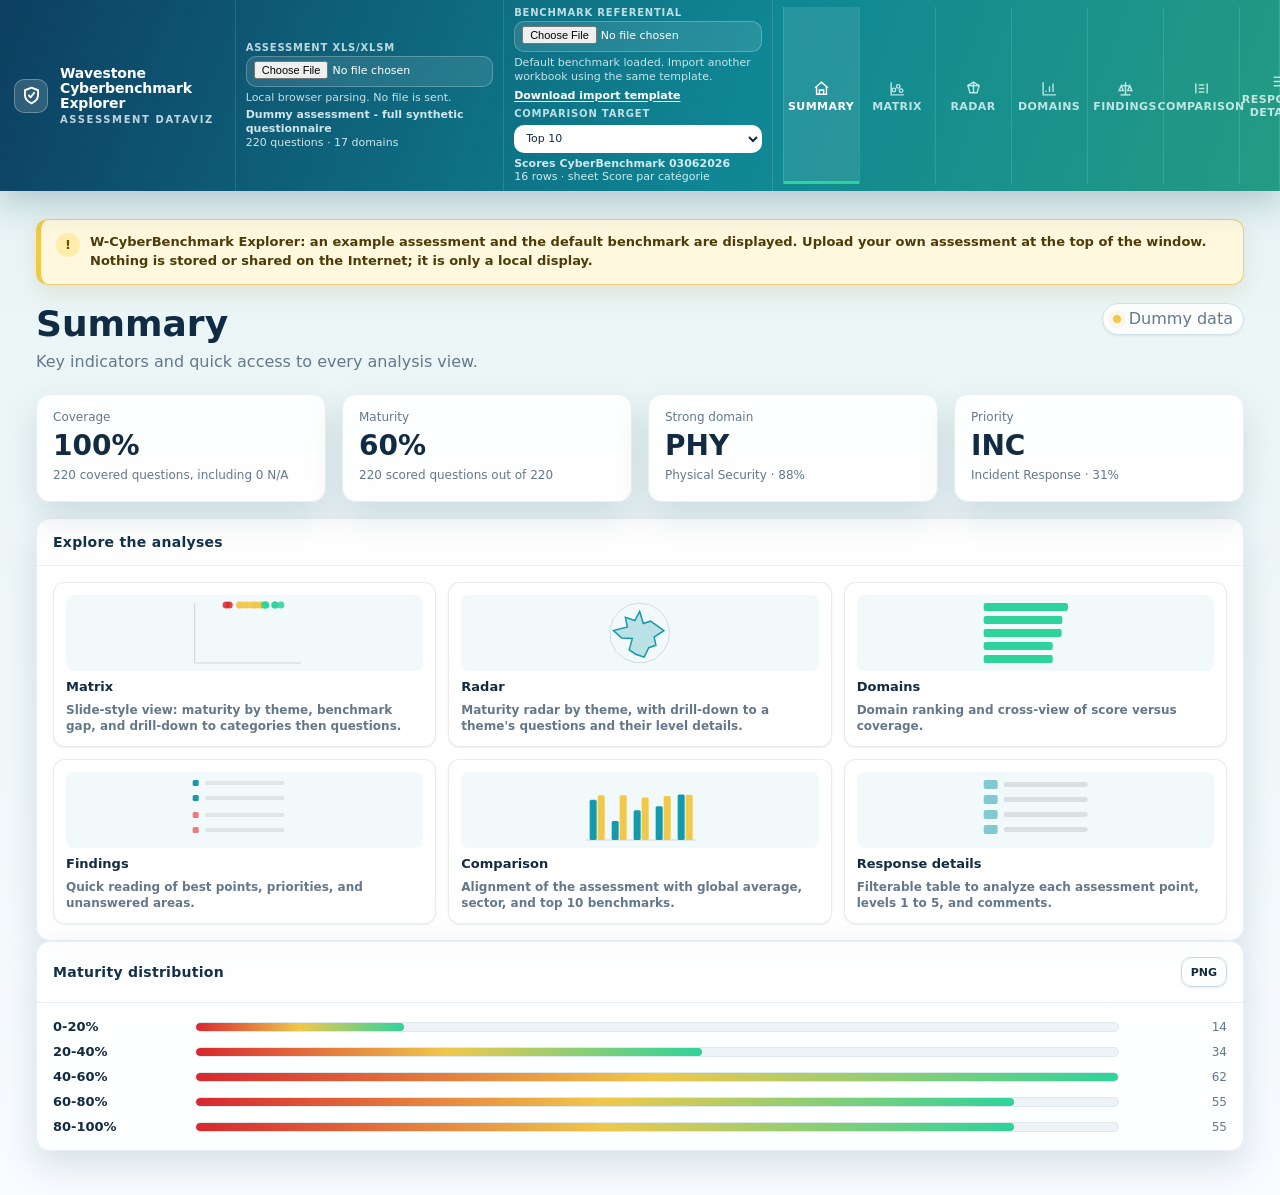
==== index.html @ 80172c96 "Merge main updates" ====
<!doctype html>
<html lang="en">
<head>
  <meta charset="utf-8">
  <meta name="viewport" content="width=device-width, initial-scale=1">
  <title>Wavestone Cyberbenchmark Explorer</title>
  <script src="vendor/xlsx.full.min.js"></script>
  <style>
    :root {
      color-scheme: light;
      --bg: #eaf5f5;
      --bg-soft: #f7fbfb;
      --panel: #ffffff;
      --panel-2: #f7fbfe;
      --panel-3: #e5f8f5;
      --line: #cfe2ea;
      --line-soft: #e6f0f4;
      --line-strong: #b8cbff;
      --text: #112b43;
      --muted: #64788b;
      --muted-2: #8ea1b1;
      --blue: #3679e6;
      --cyan: #1699a8;
      --green: #2ed39b;
      --amber: #f0c84b;
      --red: #d7282f;
      --violet: #7a4ec9;
      --nav-a: #0d3f61;
      --nav-b: #0f8794;
      --nav-c: #249b83;
      --shadow: 0 14px 34px rgba(14, 65, 83, .14);
      --radius: 14px;
      font-family: Inter, ui-sans-serif, system-ui, -apple-system, BlinkMacSystemFont, "Segoe UI", sans-serif;
    }

    * { box-sizing: border-box; }

    html, body { min-height: 100%; }

    body {
      margin: 0;
      background: linear-gradient(180deg, #d8ecef 0, var(--bg) 270px, #f8fbff 100%);
      color: var(--text);
    }

    button, input, select { font: inherit; }

    button {
      border: 1px solid #c4d8e4;
      background: #fff;
      color: var(--text);
      border-radius: 10px;
      min-height: 40px;
      padding: 0 12px;
      cursor: pointer;
      font-weight: 800;
      box-shadow: 0 1px 2px rgba(15,70,90,.08);
    }

    button:hover { border-color: #8fb5c6; background: #f7fbfe; }
    button:focus-visible { outline: 2px solid rgba(46,211,155,.24); border-color: #54cdb2; }
    button.primary { background: linear-gradient(135deg, #137f9a, #13a59e); color: white; border-color: transparent; box-shadow: 0 12px 24px rgba(14,126,148,.22); }
    button.ghost { background: transparent; }
    button.icon { width: 36px; padding: 0; display: inline-grid; place-items: center; }
    button.active { background: var(--panel-3); border-color: #54cdb2; color: #0b7582; }
    button:disabled { opacity: .45; cursor: not-allowed; }

    input, select {
      width: 100%;
      min-height: 36px;
      color: var(--text);
      background: #fff;
      border: 1px solid #cbdde6;
      border-radius: 10px;
      padding: 0 10px;
      outline: none;
    }
    input:focus, select:focus { outline: 2px solid rgba(46,211,155,.24); border-color: #54cdb2; }

    input[type="file"] {
      height: auto;
      min-height: 42px;
      padding: 9px;
      color: var(--text);
    }

    label {
      display: block;
      color: var(--muted);
      font-size: 12px;
      font-weight: 700;
      text-transform: uppercase;
      letter-spacing: .04em;
      margin-bottom: 6px;
    }

    .app {
      display: grid;
      grid-template-columns: 1fr;
      min-height: 100vh;
    }

    aside {
      position: sticky;
      top: 0;
      z-index: 20;
      min-height: 44px;
      border: 0;
      background: linear-gradient(110deg, var(--nav-a) 0%, var(--nav-b) 58%, var(--nav-c) 100%);
      box-shadow: 0 10px 34px rgba(9, 53, 76, .24);
      padding: 0;
      overflow: visible;
      display: grid;
      grid-template-columns: minmax(220px, .72fr) minmax(240px, .82fr) minmax(240px, .82fr) minmax(460px, 1.55fr);
      align-items: stretch;
    }

    main { min-width: 0; }

    .brand { display: flex; align-items: center; gap: 12px; padding: 9px 14px; margin: 0; border-right: 1px solid rgba(255,255,255,.12); min-width: 0; }
    .mark {
      width: 34px; height: 34px; border-radius: 10px;
      background: rgba(255,255,255,.14);
      display: grid; place-items: center;
      border: 1px solid rgba(255,255,255,.28);
      box-shadow: none;
      flex: 0 0 auto;
    }
    .mark svg { width: 21px; height: 21px; color: #fff; }
    .brand h1 { font-size: 14px; line-height: 1.05; margin: 0; font-weight: 850; letter-spacing: -0.01em; color: #fff; }
    .brand p { margin: 3px 0 0; color: rgba(244,250,255,.78); font-size: 10px; letter-spacing: .16em; font-weight: 800; text-transform: uppercase; }

    .side-section { border-top: 0; border-right: 1px solid rgba(255,255,255,.12); padding: 7px 10px; margin: 0; min-width: 0; }
    .side-section:first-of-type { border-top: 0; padding-top: 0; margin-top: 0; }
    .side-section:first-of-type { padding: 7px 10px; }
    .stack { display: grid; gap: 4px; align-content: center; }
    .side-section label { color: rgba(237,251,255,.78); font-size: 10px; letter-spacing: .08em; margin: 0 0 3px; }
    .side-section input[type="file"] {
      min-height: 31px;
      height: 31px;
      padding: 4px 7px;
      color: #fff;
      background: rgba(255,255,255,.10);
      border: 1px solid rgba(255,255,255,.24);
      border-radius: 10px;
      font-size: 11px;
    }
    .side-section select {
      min-height: 28px;
      height: 28px;
      margin-top: 3px;
      padding: 0 7px;
      font-size: 11px;
      border-color: rgba(255,255,255,.24);
    }
    .side-section .target-label { margin-top: 5px; }
    .help { color: rgba(237,251,255,.82); font-size: 11px; line-height: 1.25; margin: 4px 0 0; }
    .template-link { color: #fff; font-size: 11px; font-weight: 800; text-underline-offset: 2px; }
    .file-meta { color: rgba(237,251,255,.86); font-size: 11px; line-height: 1.25; overflow-wrap: anywhere; max-height: 42px; overflow: hidden; }

    .nav { display: flex; align-items: stretch; gap: 0; min-width: 0; height: 100%; }
    .nav button {
      display: flex;
      flex-direction: column;
      justify-content: center;
      align-items: center;
      gap: 3px;
      min-width: 76px;
      min-height: 100%;
      border: 0;
      border-left: 1px solid rgba(255,255,255,.12);
      border-radius: 0;
      background: transparent;
      color: rgba(237,251,255,.78);
      padding: 6px 8px 5px;
      box-shadow: none;
      text-align: center;
      text-transform: uppercase;
      font-size: 11px;
      font-weight: 800;
      letter-spacing: .04em;
      position: relative;
    }
    .nav button:last-child { border-right: 1px solid rgba(255,255,255,.12); }
    .nav button::after {
      content: "";
      position: absolute;
      left: 0;
      right: 0;
      bottom: 0;
      height: 3px;
      background: transparent;
    }
    .nav button:hover, .nav button.active { background: rgba(255,255,255,.09); color: #fff; }
    .nav button.active::after { background: var(--green); }
    .nav svg { width: 17px; height: 17px; color: currentColor; }

    .content { padding: 28px clamp(18px, 3vw, 36px) 44px; }
    .dummy-notice {
      display: flex;
      align-items: flex-start;
      gap: 10px;
      margin: 0 0 18px;
      padding: 13px 15px;
      border: 1px solid #f2cf73;
      border-left: 5px solid var(--amber);
      border-radius: 12px;
      background: #fff8df;
      color: #4d3b08;
      box-shadow: 0 8px 22px rgba(134, 100, 13, .12);
      line-height: 1.45;
      font-size: 13px;
      font-weight: 650;
    }
    .dummy-notice .key {
      flex: 0 0 auto;
      display: inline-grid;
      place-items: center;
      width: 24px;
      height: 24px;
      border-radius: 999px;
      background: #ffedac;
      color: #6b4e00;
      font-weight: 900;
    }
    .topbar {
      display: flex;
      justify-content: space-between;
      align-items: flex-start;
      gap: 16px;
      margin-bottom: 20px;
    }
    .title h2 { font-size: clamp(24px, 3vw, 36px); margin: 0 0 6px; letter-spacing: 0; }
    .title p { color: var(--muted); margin: 0; max-width: 900px; line-height: 1.5; }
    .status-pill {
      display: inline-flex;
      gap: 8px;
      align-items: center;
      min-height: 32px;
      padding: 0 10px;
      border: 1px solid var(--line);
      border-radius: 999px;
      color: var(--muted);
      white-space: nowrap;
      background: rgba(255,255,255,.84);
      box-shadow: 0 1px 2px rgba(15,70,90,.08);
    }
    .dot { width: 8px; height: 8px; border-radius: 50%; background: var(--muted-2); }
    .dot.ready { background: var(--green); box-shadow: 0 0 0 5px rgba(99,210,124,.1); }
    .dot.warn { background: var(--amber); box-shadow: 0 0 0 5px rgba(241,184,75,.1); }

    .grid { display: grid; gap: 16px; }
    .grid.kpis { grid-template-columns: repeat(4, minmax(0, 1fr)); margin-bottom: 16px; }
    .grid.two { grid-template-columns: minmax(0, 1.1fr) minmax(340px, .9fr); }
    .grid.three { grid-template-columns: repeat(3, minmax(0, 1fr)); }

    .card {
      background: rgba(255,255,255,.92);
      border: 1px solid var(--line-soft);
      border-radius: var(--radius);
      box-shadow: var(--shadow);
      min-width: 0;
    }
    .card-head {
      display: flex;
      align-items: center;
      justify-content: space-between;
      gap: 12px;
      padding: 15px 16px;
      border-bottom: 1px solid var(--line-soft);
    }
    .card-head h3 { margin: 0; font-size: 14px; letter-spacing: .02em; color: #12314a; }
    .card-body { padding: 16px; }
    .png-export { min-height: 30px; padding: 0 9px; font-size: 11px; }

    .kpi { padding: 15px 16px; }
    .kpi .label { color: var(--muted); font-size: 12px; margin-bottom: 8px; }
    .kpi .value { font-size: 28px; font-weight: 780; line-height: 1; }
    .kpi .sub { margin-top: 8px; color: var(--muted); font-size: 12px; min-height: 18px; }

    .toolbar {
      display: grid;
      grid-template-columns: minmax(200px, 1.2fr) repeat(4, minmax(132px, .65fr));
      gap: 10px;
      align-items: end;
      margin-bottom: 14px;
    }

    .segmented {
      display: inline-flex;
      gap: 4px;
      padding: 4px;
      background: #fff;
      border: 1px solid var(--line);
      border-radius: 12px;
    }
    .segmented button { min-height: 30px; padding: 0 9px; border-color: transparent; background: transparent; }
    .segmented button.active { background: var(--panel-3); border-color: #54cdb2; color: #0b7582; }

    .bars { display: grid; gap: 10px; }
    .bar-row {
      display: grid;
      grid-template-columns: minmax(92px, 130px) minmax(0, 1fr) minmax(54px, 96px);
      gap: 12px;
      align-items: center;
    }
    button.bar-row {
      width: 100%;
      min-height: 34px;
      padding: 0;
      border: 0;
      border-radius: 0;
      background: transparent;
      box-shadow: none;
      text-align: left;
    }
    button.bar-row:hover .bar-label { color: var(--cyan); }
    .bar-label { color: var(--text); font-weight: 700; font-size: 13px; overflow: hidden; text-overflow: ellipsis; white-space: nowrap; }
    .bar-track { height: 10px; border-radius: 999px; background: #edf3f6; overflow: hidden; border: 1px solid #dceaf0; }
    .bar-fill { height: 100%; border-radius: 999px; background: linear-gradient(90deg, var(--red), var(--amber), var(--green)); }
    .bar-value { color: var(--muted); text-align: right; font-variant-numeric: tabular-nums; font-size: 12px; }

    .radar-wrap, .scatter-wrap { min-height: 360px; display: grid; place-items: center; }
    .radar-head-tools { display: flex; align-items: center; gap: 12px; }
    .thumb-grid { display: grid; grid-template-columns: repeat(3, 1fr); gap: 12px; }
    @media (max-width: 980px) { .thumb-grid { grid-template-columns: repeat(2, 1fr); } }
    @media (max-width: 620px) { .thumb-grid { grid-template-columns: 1fr; } }
    .thumb {
      text-align: left; background: var(--card, #fff); border: 1px solid var(--border, rgba(0,0,0,.08));
      border-radius: 12px; padding: 12px; cursor: pointer; display: flex; flex-direction: column; gap: 8px;
      transition: transform .12s ease, box-shadow .12s ease, border-color .12s ease;
    }
    .thumb:hover, .thumb:focus-visible { transform: translateY(-2px); box-shadow: 0 8px 22px rgba(0,0,0,.12); border-color: var(--cyan); outline: none; }
    .thumb-preview { width: 100%; height: 76px; border-radius: 8px; background: rgba(22,153,168,.06); display: grid; place-items: center; overflow: hidden; }
    .thumb-preview svg { width: 100%; height: 100%; }
    .thumb-title { font-size: 13px; font-weight: 800; color: var(--text); }
    .thumb-text { font-size: 12px; color: var(--muted); line-height: 1.35; }
    svg.chart { width: 100%; height: auto; max-height: 410px; overflow: visible; }
    .axis-label { fill: var(--muted); font-size: 11px; }
    .chart-grid { stroke: #dfeaf0; fill: none; }
    .chart-line { stroke: var(--cyan); stroke-width: 2.4; fill: rgba(22,153,168,.16); }
    .chart-line.secondary { stroke: var(--amber); fill: rgba(240,200,75,.13); }

    .list { display: grid; gap: 10px; }
    .finding {
      display: grid;
      grid-template-columns: 58px minmax(0, 1fr) 64px;
      gap: 12px;
      padding: 12px;
      border: 1px solid #dfeaf0;
      border-radius: 12px;
      background: #fbfdfd;
    }
    .finding .id { color: var(--cyan); font-weight: 800; font-size: 12px; }
    .finding .q { color: var(--text); line-height: 1.35; font-size: 13px; }
    .finding .meta { color: var(--muted); font-size: 12px; margin-top: 5px; }
    .score-badge {
      justify-self: end;
      display: inline-grid;
      place-items: center;
      width: 52px;
      height: 30px;
      border: 1px solid var(--line);
      border-radius: 999px;
      font-weight: 800;
      font-variant-numeric: tabular-nums;
    }

    .table-wrap { overflow: auto; border: 1px solid var(--line-soft); border-radius: 12px; background: #fff; }
    table { width: 100%; border-collapse: collapse; min-width: 1320px; }
    th, td { padding: 10px 12px; border-bottom: 1px solid var(--line-soft); text-align: left; vertical-align: top; }
    th {
      position: sticky;
      top: 0;
      background: #f4fbfa;
      color: var(--muted);
      font-size: 11px;
      text-transform: uppercase;
      letter-spacing: .04em;
      z-index: 1;
      cursor: pointer;
    }
    td { color: #23415b; font-size: 13px; line-height: 1.35; }
    td.small, th.small { width: 84px; white-space: nowrap; }
    .muted { color: var(--muted); }
    .hidden { display: none !important; }

    .empty {
      min-height: 360px;
      display: grid;
      place-items: center;
      text-align: center;
      border: 1px dashed var(--line);
      border-radius: var(--radius);
      background: rgba(255,255,255,.72);
      padding: 28px;
    }
    .empty h3 { margin: 0 0 8px; }
    .empty p { color: var(--muted); margin: 0; max-width: 680px; line-height: 1.5; }

    .matrix {
      display: grid;
      grid-template-columns: repeat(2, minmax(0, 1fr));
      gap: 12px;
      min-height: 420px;
    }
    .quadrant {
      border: 1px solid var(--line-soft);
      border-radius: 12px;
      padding: 12px;
      background: #fbfdfd;
      min-height: 190px;
    }
    .quadrant h4 { margin: 0 0 10px; font-size: 13px; color: var(--muted); }
    .chip {
      display: inline-flex;
      align-items: center;
      gap: 6px;
      max-width: 100%;
      margin: 0 6px 6px 0;
      padding: 6px 8px;
      border: 1px solid var(--line);
      border-radius: 999px;
      color: var(--text);
      background: #f3fbfb;
      font-size: 12px;
    }

    .compare-row {
      display: grid;
      grid-template-columns: 150px minmax(0, 1fr);
      gap: 14px;
      align-items: center;
      padding: 11px 0;
      border-bottom: 1px solid var(--line-soft);
    }
    .compare-track {
      position: relative;
      height: 42px;
      border-radius: 10px;
      background: #edf3f6;
      border: 1px solid var(--line-soft);
      overflow: hidden;
    }
    .compare-marker {
      position: absolute;
      top: 7px;
      width: 3px;
      height: 28px;
      border-radius: 4px;
      transform: translateX(-1px);
    }
    .compare-label {
      position: absolute;
      top: 5px;
      transform: translateX(-50%);
      white-space: nowrap;
      font-size: 10px;
      color: var(--muted);
    }

    .legend { display: flex; flex-wrap: wrap; gap: 12px; color: var(--muted); font-size: 12px; }
    .legend span { display: inline-flex; align-items: center; gap: 6px; }
    .legend i { width: 10px; height: 10px; border-radius: 50%; display: inline-block; }
    .legend button {
      display: inline-flex;
      align-items: center;
      gap: 6px;
      min-height: 28px;
      padding: 0 8px;
      border-radius: 999px;
      background: transparent;
      box-shadow: none;
      color: var(--muted);
      font-size: 12px;
      font-weight: 800;
    }
    .legend button.active { background: var(--panel-3); border-color: #54cdb2; color: #0b7582; }

    .dashboard-layout {
      display: grid;
      grid-template-columns: minmax(0, 1fr) minmax(320px, 420px);
      gap: 16px;
      align-items: start;
    }
    .scatter-card {
      background: #f8f8f6;
      color: #5c6670;
      border-color: #e6f0f4;
    }
    .scatter-card .card-head {
      color: #333b44;
      border-bottom-color: rgba(0,0,0,.08);
    }
    .scatter-card .card-body { padding: 10px 14px 14px; }
    .scatter-stage { min-height: 560px; display: grid; place-items: center; }
    .slide-chart { width: 100%; height: auto; min-height: 500px; overflow: visible; }
    .slide-grid { stroke: #e2e2df; stroke-width: 1; }
    .slide-axis { stroke: #bfc4c8; stroke-width: 1.2; }
    .slide-label { fill: #6d747b; font-size: 12px; }
    .bubble-point { cursor: pointer; outline: none; }
    .bubble-point circle {
      stroke: rgba(255,255,255,.72);
      stroke-width: 2;
      filter: drop-shadow(0 2px 2px rgba(0,0,0,.12));
      transition: r .14s ease, stroke-width .14s ease;
    }
    .bubble-point:hover circle,
    .bubble-point.active circle,
    .bubble-point:focus-visible circle {
      r: 11;
      stroke: #222;
      stroke-width: 2.4;
    }
    .bubble-point.dimmed { opacity: .22; }
    .radar-vertex { fill: var(--cyan); stroke: rgba(0,0,0,.25); stroke-width: 1; transition: r .14s ease, fill .14s ease; }
    circle.radar-vertex.bubble-point { cursor: pointer; }
    circle.radar-vertex.bubble-point:hover, circle.radar-vertex.bubble-point:focus-visible { fill: #fff; }
    circle.radar-vertex.active { fill: #fff; stroke: var(--cyan); stroke-width: 2.4; }
    text.axis-label.bubble-point { cursor: pointer; }
    text.axis-label.bubble-point:hover, text.axis-label.bubble-point:focus-visible { fill: var(--text); }
    text.axis-label.active { fill: var(--cyan); font-weight: 800; }
    .bubble-label { fill: #6d747b; font-size: 13px; font-weight: 700; pointer-events: none; }
    .card-actions { display: flex; align-items: center; gap: 8px; flex-wrap: wrap; }
    .drill-stack { display: grid; gap: 12px; }
    .crumbs { display: flex; flex-wrap: wrap; gap: 8px; align-items: center; color: var(--muted); font-size: 12px; }
    .crumbs button { min-height: 30px; padding: 0 9px; }
    .metric-line {
      display: grid;
      grid-template-columns: minmax(0, 1fr) 58px;
      gap: 10px;
      align-items: center;
      width: 100%;
      min-height: 48px;
      text-align: left;
      padding: 8px 10px;
      background: #fbfdfd;
    }
    .metric-line strong {
      display: block;
      overflow: hidden;
      text-overflow: ellipsis;
      white-space: nowrap;
      font-size: 13px;
    }
    .metric-line span { display: block; color: var(--muted); font-size: 12px; margin-top: 3px; }
    .domain-focus-head {
      display: flex;
      align-items: center;
      justify-content: space-between;
      gap: 10px;
      width: 100%;
      margin-bottom: 10px;
    }
    .domain-focus-head strong { font-size: 13px; }
    .question-card {
      padding: 11px;
      border: 1px solid #dfeaf0;
      border-radius: 12px;
      background: #fbfdfd;
    }
    .question-card .q-title { font-size: 13px; line-height: 1.35; font-weight: 750; }
    .question-card .q-meta { color: var(--muted); font-size: 12px; margin-top: 6px; }
    .question-card .q-comment { color: #4c657a; font-size: 12px; margin-top: 8px; line-height: 1.4; }
    .level-detail {
      display: grid;
      gap: 8px;
      margin-top: 10px;
    }
    .level-detail-row {
      display: grid;
      grid-template-columns: 62px minmax(0, 1fr);
      gap: 10px;
      align-items: start;
      padding: 8px;
      border: 1px solid var(--line-soft);
      border-radius: 10px;
      background: #fff;
    }
    .level-detail-row b { color: var(--text); font-size: 12px; }
    .level-detail-row p { margin: 0; color: #4c657a; font-size: 12px; line-height: 1.35; }
    .level-strip {
      display: flex;
      flex-wrap: wrap;
      gap: 6px;
      margin-top: 8px;
    }
    .level-chip {
      display: inline-flex;
      align-items: center;
      justify-content: center;
      gap: 4px;
      min-width: 54px;
      min-height: 26px;
      padding: 4px 6px;
      border: 1px solid var(--line);
      border-radius: 8px;
      background: #f6fbfb;
      color: var(--text);
      font-size: 11px;
      font-weight: 800;
      font-variant-numeric: tabular-nums;
      white-space: nowrap;
    }
    .level-chip span { color: var(--muted); font-weight: 800; }
    .findings-filter {
      display: grid;
      grid-template-columns: minmax(220px, 360px);
      margin-bottom: 14px;
    }

    .toast {
      position: fixed;
      right: 18px;
      bottom: 18px;
      width: min(420px, calc(100vw - 36px));
      background: #fff;
      border: 1px solid var(--line);
      border-radius: 12px;
      padding: 13px 14px;
      box-shadow: var(--shadow);
      color: var(--text);
      z-index: 30;
    }

    @media (max-width: 1100px) {
      .app { grid-template-columns: 1fr; }
      aside {
        position: static;
        height: auto;
        grid-template-columns: 1fr;
      }
      .brand, .side-section { border-right: 0; border-bottom: 1px solid rgba(255,255,255,.12); }
      .nav { flex-wrap: wrap; }
      .nav button { flex: 1 1 130px; min-height: 58px; border-bottom: 1px solid rgba(255,255,255,.12); }
      .grid.kpis, .grid.two, .grid.three { grid-template-columns: 1fr; }
      .dashboard-layout { grid-template-columns: 1fr; }
      .toolbar { grid-template-columns: repeat(2, minmax(0, 1fr)); }
    }

    @media (max-width: 700px) {
      .content { padding: 20px 14px 36px; }
      .dummy-notice { font-size: 12px; }
      .topbar { display: grid; }
      .toolbar { grid-template-columns: 1fr; }
      .matrix { grid-template-columns: 1fr; }
      .finding { grid-template-columns: 1fr; }
      .score-badge { justify-self: start; }
      .bar-row, .compare-row { grid-template-columns: 1fr; gap: 7px; }
      .scatter-stage { min-height: 380px; }
      .slide-chart { min-height: 320px; }
      aside { padding: 0; }
      .nav button { flex-basis: 50%; }
    }
  </style>
</head>
<body>
  <div class="app">
    <aside>
      <div class="brand">
        <div class="mark" aria-hidden="true">
          <svg viewBox="0 0 24 24" fill="none" stroke="currentColor" stroke-width="2.2" stroke-linecap="round" stroke-linejoin="round">
            <path d="M12 3 4.5 6v5.5c0 4.7 3.1 7.5 7.5 9.5 4.4-2 7.5-4.8 7.5-9.5V6L12 3Z"></path>
            <path d="m9 12 2 2 4-5"></path>
          </svg>
        </div>
        <div>
          <h1>Wavestone Cyberbenchmark Explorer</h1>
          <p>Assessment dataviz</p>
        </div>
      </div>

      <section class="side-section stack">
        <div>
          <label for="assessmentFile">Assessment XLS/XLSM</label>
          <input id="assessmentFile" type="file" accept=".xls,.xlsx,.xlsm,.xlsb">
          <p class="help" id="assessmentHelp">Local browser parsing. No file is sent.</p>
        </div>
        <div id="assessmentMeta" class="file-meta"></div>
      </section>

      <section class="side-section stack">
        <div>
          <label for="benchmarkFile">Benchmark referential</label>
          <input id="benchmarkFile" type="file" accept=".xls,.xlsx,.xlsm,.xlsb,.csv">
          <p class="help" id="benchmarkHelp">Optional: global average, sector, top 10. Columns are detected automatically.</p>
          <a class="template-link" id="benchmarkTemplate" href="data/Scores-CyberBenchmark-03062026.xlsx" download>Download import template</a>
          <label class="target-label" for="benchmarkTarget">Comparison target</label>
          <select id="benchmarkTarget"></select>
        </div>
        <div id="benchmarkMeta" class="file-meta"></div>
      </section>

      <section class="side-section">
        <nav class="nav" id="nav">
          <button data-tab="home" class="active" title="Synthèse">
            <svg viewBox="0 0 24 24" fill="none" stroke="currentColor" stroke-width="2"><path d="M3 11 12 3l9 8"></path><path d="M5 10v10h14V10"></path><path d="M9 20v-6h6v6"></path></svg>
            Synthèse
          </button>
          <button data-tab="dashboard" title="Matrice de maturité">
            <svg viewBox="0 0 24 24" fill="none" stroke="currentColor" stroke-width="2"><circle cx="7" cy="14" r="2.5"></circle><circle cx="13" cy="9" r="2.5"></circle><circle cx="17" cy="15" r="2.5"></circle><path d="M3 3v18h18"></path></svg>
            Matrice
          </button>
          <button data-tab="overview" title="Rosace de maturité">
            <svg viewBox="0 0 24 24" fill="none" stroke="currentColor" stroke-width="2"><polygon points="12,3 20,8 17,18 7,18 4,8"></polygon><path d="M12 3v15"></path><path d="M4 8l16 0"></path></svg>
            Rosace
          </button>
          <button data-tab="domains" title="Scores par domaine">
            <svg viewBox="0 0 24 24" fill="none" stroke="currentColor" stroke-width="2"><path d="M3 3v18h18"></path><path d="M7 15v2"></path><path d="M12 9v8"></path><path d="M17 5v12"></path></svg>
            Domaines
          </button>
          <button data-tab="findings" title="Forces et faiblesses">
            <svg viewBox="0 0 24 24" fill="none" stroke="currentColor" stroke-width="2"><path d="M12 3v18"></path><path d="M7 8h10"></path><path d="M5 21h14"></path><path d="m6 8-3 7h6L6 8Z"></path><path d="m18 8-3 7h6l-3-7Z"></path></svg>
            Constats
          </button>
          <button data-tab="compare" title="Comparaison au benchmark">
            <svg viewBox="0 0 24 24" fill="none" stroke="currentColor" stroke-width="2"><path d="M4 19V5"></path><path d="M20 19V5"></path><path d="M8 7h8"></path><path d="M8 12h8"></path><path d="M8 17h8"></path></svg>
            Comparaison
          </button>
          <button data-tab="questions" title="Détails des réponses">
            <svg viewBox="0 0 24 24" fill="none" stroke="currentColor" stroke-width="2"><path d="M8 6h13"></path><path d="M8 12h13"></path><path d="M8 18h13"></path><path d="M3 6h.01"></path><path d="M3 12h.01"></path><path d="M3 18h.01"></path></svg>
            Détails réponse
          </button>
        </nav>
      </section>
    </aside>

    <main>
      <div class="content">
        <div id="dummyNotice" class="dummy-notice" role="status">
          <span class="key" aria-hidden="true">!</span>
          <span>W-CyberBenchmark Explorer: dummy data displayed to tests, upload your own data and benchmark referential on top of the window. Nothing is stored or shared on Internet, it’s only a local display</span>
        </div>

        <div class="topbar">
          <div class="title">
            <h2 id="pageTitle">Overview</h2>
            <p id="pageIntro">Upload a completed W-CyberBenchmark file to generate indicators, rankings, and exploration views.</p>
          </div>
          <div class="status-pill"><span id="statusDot" class="dot"></span><span id="statusText">Waiting for file</span></div>
        </div>

        <section id="emptyState" class="empty">
          <div>
            <h3 id="emptyTitle">Upload an assessment file</h3>
            <p id="emptyText">The file is parsed in your browser. Domain sheets, maturity levels, comments, and response reliability are extracted to generate the views.</p>
          </div>
        </section>

        <section id="home" class="tab-panel">
          <div class="grid kpis">
            <div class="card kpi"><div class="label" id="kpiCoverageLabel">Coverage</div><div class="value" id="kpiCoverage">-</div><div class="sub" id="kpiCoverageSub">Excluding N/A</div></div>
            <div class="card kpi"><div class="label" id="kpiScoreLabel">Maturity</div><div class="value" id="kpiScore">-</div><div class="sub" id="kpiScoreSub">Scored questions</div></div>
            <div class="card kpi"><div class="label" id="kpiBestLabel">Strong domain</div><div class="value" id="kpiBest">-</div><div class="sub" id="kpiBestSub">Highest score</div></div>
            <div class="card kpi"><div class="label" id="kpiWeakLabel">Priority</div><div class="value" id="kpiWeak">-</div><div class="sub" id="kpiWeakSub">Lowest score</div></div>
          </div>
          <div class="card">
            <div class="card-head"><h3 id="exploreTitle">Explore</h3></div>
            <div class="card-body"><div class="thumb-grid" id="thumbGrid"></div></div>
          </div>
          <div class="card">
            <div class="card-head"><h3 id="distributionTitle">Maturity distribution</h3><button class="ghost png-export" data-export-target="distributionChart" data-export-name="maturity-distribution">PNG</button></div>
            <div class="card-body" id="distributionChart"></div>
          </div>
        </section>

        <section id="dashboard" class="tab-panel hidden">
          <div class="dashboard-layout">
            <div class="card scatter-card">
              <div class="card-head">
                <h3 id="bubbleTitle">Maturity by theme</h3>
                <div class="card-actions">
                  <button class="ghost hidden" id="dashboardBack">Back</button>
                  <div class="legend">
                    <span id="legendMaturity"><i style="background:#4db8b4"></i>Maturity</span>
                    <span id="legendLag"><i style="background:#f17778"></i>Lag</span>
                  </div>
                  <button class="ghost png-export" data-export-target="bubbleChart" data-export-name="maturity-by-theme">PNG</button>
                </div>
              </div>
              <div class="card-body scatter-stage" id="bubbleChart"></div>
            </div>
            <div class="card">
              <div class="card-head"><h3 id="drillTitle">Drill-down</h3></div>
              <div class="card-body drill-stack" id="drillPanel"></div>
            </div>
          </div>
        </section>

        <section id="overview" class="tab-panel hidden">
          <div class="card">
            <div class="card-head">
              <h3 id="radarTitle">Domain radar</h3>
              <div class="radar-head-tools">
                <button class="ghost hidden" id="radarBack">Back</button>
                <div class="legend"><span id="radarEvalLegend"><i style="background:var(--cyan)"></i>Assessment</span><span id="radarBenchmarkLegend" class="hidden"><i style="background:var(--amber)"></i>Benchmark</span></div>
                <button class="ghost png-export" data-export-target="radarChart" data-export-name="domain-radar">PNG</button>
              </div>
            </div>
            <div class="card-body radar-wrap" id="radarChart"></div>
            <div class="card-body hidden" id="radarDetail" style="padding-top:0;"></div>
          </div>
        </section>

        <section id="domains" class="tab-panel hidden">
          <div class="grid two">
            <div class="card">
              <div class="card-head">
                <h3 id="domainScoresTitle">Scores by domain</h3>
                <div class="card-actions">
                  <div class="segmented" id="domainSort">
                    <button data-sort="asc" class="active">Asc</button>
                    <button data-sort="desc">Desc</button>
                    <button data-sort="alpha">A-Z</button>
                  </div>
                  <button class="ghost png-export" data-export-target="domainBars" data-export-name="scores-by-domain">PNG</button>
                </div>
              </div>
              <div class="card-body"><div class="bars" id="domainBars"></div></div>
            </div>
            <div class="card">
              <div class="card-head"><h3 id="domainScatterTitle">Coverage / score matrix</h3><button class="ghost png-export" data-export-target="domainScatter" data-export-name="coverage-score-matrix">PNG</button></div>
              <div class="card-body scatter-wrap" id="domainScatter"></div>
            </div>
          </div>
        </section>

        <section id="findings" class="tab-panel hidden">
          <div class="findings-filter">
            <label for="findingsDomainFilter">Domain</label>
            <select id="findingsDomainFilter"><option value="">All</option></select>
          </div>
          <div class="grid three">
            <div class="card">
              <div class="card-head"><h3 id="strengthsTitle">Strengths</h3></div>
              <div class="card-body"><div class="list" id="strengths"></div></div>
            </div>
            <div class="card">
              <div class="card-head"><h3 id="weaknessesTitle">Weaknesses</h3></div>
              <div class="card-body"><div class="list" id="weaknesses"></div></div>
            </div>
            <div class="card">
              <div class="card-head"><h3 id="blindspotsTitle">Blind spots</h3></div>
              <div class="card-body"><div class="list" id="blindspots"></div></div>
            </div>
          </div>
        </section>

        <section id="questions" class="tab-panel hidden">
          <div class="card">
            <div class="card-head">
              <h3 id="questionsTitle">Detailed exploration</h3>
              <button class="ghost" id="exportCsv">Export CSV</button>
            </div>
            <div class="card-body">
              <div class="toolbar">
                <div><label for="search">Search</label><input id="search" type="search" placeholder="ID, theme, question, comment..."></div>
                <div><label for="domainFilter">Domain</label><select id="domainFilter"><option value="">All</option></select></div>
                <div><label for="typeFilter">Type</label><select id="typeFilter"><option value="">All</option></select></div>
                <div><label for="statusFilter">Status</label><select id="statusFilter"><option value="">All</option><option value="scored">Scored</option><option value="na">N/A</option><option value="missing">Missing</option></select></div>
                <div><label for="scoreFilter">Overall maturity</label><select id="scoreFilter"><option value="">All</option><option value="weak">&lt; 40%</option><option value="medium">40-70%</option><option value="strong">&gt;= 70%</option></select></div>
              </div>
              <div class="table-wrap">
                <table id="questionsTable">
                  <thead>
                    <tr>
                      <th class="small" data-key="id">ID</th>
                      <th class="small" data-key="domain">Domain</th>
                      <th data-key="subtopic">Topic</th>
                      <th data-key="question">Question</th>
                      <th class="small" data-key="type">Type</th>
                      <th class="small">N1</th>
                      <th class="small">N2</th>
                      <th class="small">N3</th>
                      <th class="small">N4</th>
                      <th class="small">N5</th>
                      <th class="small">Top 10</th>
                      <th class="small">Top Lvl</th>
                      <th class="small">Gap</th>
                      <th class="small" data-key="status">Status</th>
                      <th data-key="comment">Comment</th>
                    </tr>
                  </thead>
                  <tbody></tbody>
                </table>
              </div>
            </div>
          </div>
        </section>

        <section id="compare" class="tab-panel hidden">
          <div id="compareEmpty" class="empty">
            <div>
              <h3 id="compareEmptyTitle">Upload a benchmark referential</h3>
              <p id="compareEmptyText">The second file can contain rows by domain or by question. The explorer detects global average, sector, and top 10 columns, then aligns values with the loaded assessment.</p>
            </div>
          </div>
          <div id="compareContent" class="grid hidden">
            <div class="grid kpis">
              <div class="card kpi"><div class="label" id="cmpAllLabel">Average gap</div><div class="value" id="cmpAll">-</div><div class="sub" id="cmpAllSub">Assessment vs global benchmark</div></div>
              <div class="card kpi"><div class="label" id="cmpSectorLabel">Sector gap</div><div class="value" id="cmpSector">-</div><div class="sub" id="cmpSectorSub">Assessment vs sector</div></div>
              <div class="card kpi"><div class="label" id="cmpTopLabel">Top 10 gap</div><div class="value" id="cmpTop">-</div><div class="sub" id="cmpTopSub">Assessment vs top performers</div></div>
              <div class="card kpi"><div class="label" id="cmpCountLabel">Compared domains</div><div class="value" id="cmpCount">-</div><div class="sub" id="cmpCountSub">Domain or question alignment</div></div>
            </div>
            <div class="card">
              <div class="card-head">
                <h3 id="compareRowsTitle">Comparison by domain</h3>
                <div class="card-actions">
                  <div class="legend">
                    <span id="compareLegendEval"><i style="background:var(--cyan)"></i>Assessment</span>
                    <span id="compareLegendTarget"><i style="background:var(--amber)"></i>Top 10</span>
                  </div>
                  <select id="compareTarget" aria-label="Comparison target"></select>
                  <button class="ghost png-export" data-export-target="compareRows" data-export-name="benchmark-comparison">PNG</button>
                </div>
              </div>
              <div class="card-body" id="compareRows"></div>
            </div>
            <div class="card">
              <div class="card-head">
                <h3 id="lagTitle">Lagging measures</h3>
                <select id="lagTarget" aria-label="Comparison target"></select>
              </div>
              <div class="card-body">
                <div class="toolbar" style="grid-template-columns:minmax(180px,.4fr) minmax(220px,1fr);">
                  <div>
                    <label for="gapFilter">Minimum lag</label>
                    <select id="gapFilter">
                      <option value="0">Tout retard</option>
                      <option value="5" selected>&gt;= 5 pts</option>
                      <option value="10">&gt;= 10 pts</option>
                      <option value="20">&gt;= 20 pts</option>
                    </select>
                  </div>
                  <div class="help" id="lagHelp" style="align-self:end; margin:0;">Measures are available when the benchmark contains rows with the same ID as the questionnaire.</div>
                </div>
                <div class="table-wrap">
                  <table id="lagTable">
                    <thead>
                      <tr>
                        <th class="small">ID</th>
                        <th class="small">Domain</th>
                        <th>Mesure</th>
                        <th class="small">Client</th>
                        <th class="small">Réf.</th>
                        <th class="small">Gap</th>
                      </tr>
                    </thead>
                    <tbody></tbody>
                  </table>
                </div>
              </div>
            </div>
          </div>
        </section>
      </div>
    </main>
  </div>

  <div id="toast" class="toast hidden"></div>

  <script>
    const DOMAIN_NAMES = {
      GOV: "Governance",
      RISK: "Risk Management",
      TP: "Third-Party",
      ASSET: "Asset Management",
      OPS: "Operational Security",
      ENDPT: "Endpoint Security",
      NTW: "Network Security",
      APP: "Application Security",
      DATA: "Data Security",
      IAM: "Identity & Access",
      DET: "Detection",
      INC: "Incident Response",
      RES: "Resilience",
      PHY: "Physical Security",
      ICS: "Industrial Systems",
      CLOUD: "Cloud Security",
      AIS: "AI Security"
    };

    const browserLanguage = typeof navigator !== "undefined" && navigator.language ? navigator.language : "en";
    const lang = /^fr\b/i.test(browserLanguage) ? "fr" : "en";
    if (document.documentElement) document.documentElement.lang = lang;

    const I18N = {
      en: {
        all: "All",
        assessmentLabel: "Assessment XLS/XLSM",
        assessmentHelp: "Local browser parsing. No file is sent.",
        benchmarkLabel: "Benchmark referential",
        benchmarkHelp: "Default benchmark loaded. Import another workbook using the same template.",
        benchmarkTemplate: "Download import template",
        comparisonTarget: "Comparison target",
        selectedTargetGap: "Selected target gap",
        assessmentVsSelected: "Assessment vs selected target",
        exportPng: "Export PNG",
        exportPngError: "The visual could not be exported as PNG.",
        navHome: "Summary",
        navDashboard: "Matrix",
        navOverview: "Radar",
        navDomains: "Domains",
        navFindings: "Findings",
        navQuestions: "Response details",
        navCompare: "Comparison",
        exploreTitle: "Explore the analyses",
        waitingFile: "Waiting for file",
        dummyData: "Dummy data",
        assessmentLoaded: "Assessment loaded",
        emptyTitle: "Upload an assessment file",
        emptyText: "The file is parsed in your browser. Domain sheets, maturity levels, comments, and response reliability are extracted to generate the views.",
        maturity: "Maturity",
        lag: "Lag",
        averageScore: "Maturity",
        scoredQuestions: "Scored questions",
        coverage: "Coverage",
        excludingNa: "Excluding N/A",
        strongDomain: "Strong domain",
        highestScore: "Highest score",
        priority: "Priority",
        lowestScore: "Lowest score",
        domainRadar: "Domain radar",
        assessment: "Assessment",
        benchmark: "Benchmark",
        maturityDistribution: "Maturity distribution",
        questionRadarTitle: "{name} · questions",
        backToThemes: "← All themes",
        scoresByDomain: "Scores by domain",
        coverageScoreMatrix: "Coverage / score matrix",
        strengths: "Strengths",
        weaknesses: "Weaknesses",
        blindspots: "Blind spots",
        detailedExploration: "Detailed exploration",
        exportCsv: "Export CSV",
        search: "Search",
        searchPlaceholder: "ID, theme, question, comment...",
        domain: "Domain",
        type: "Type",
        status: "Status",
        scored: "Scored",
        missing: "Missing",
        overallMaturity: "Overall maturity",
        topic: "Topic",
        question: "Question",
        gap: "Gap",
        comment: "Comment",
        measure: "Measure",
        reliability: "Reliability",
        compareEmptyTitle: "Upload a benchmark referential",
        compareEmptyText: "The second file can contain rows by domain or by question. The explorer detects global average, sector, and top 10 columns, then aligns values with the loaded assessment.",
        avgGap: "Average gap",
        sectorGap: "Sector gap",
        topGap: "Top 10 gap",
        comparedDomains: "Compared domains",
        assessmentVsGlobal: "Assessment vs global benchmark",
        assessmentVsSector: "Assessment vs sector",
        assessmentVsTop: "Assessment vs top performers",
        alignment: "Domain or question alignment",
        comparisonByDomain: "Comparison by domain",
        average: "Average",
        sector: "Sector",
        laggingMeasures: "Lagging measures",
        avgShort: "Avg.",
        minimumLag: "Minimum lag",
        back: "Back",
        chooseDomain: "Choose domain",
        selectedQuestion: "Selected question",
        questionDetails: "Question details",
        levelDetails: "Level details",
        lagHelp: "Measures are available when the benchmark contains rows with the same ID as the questionnaire.",
        homeIntro: "Key indicators and quick access to every analysis view.",
        dashboardIntro: "Slide-style view: maturity by theme, benchmark gap, and drill-down to categories then questions.",
        overviewIntro: "Maturity radar by theme, with drill-down to a theme's questions and their level details.",
        domainsIntro: "Domain ranking and cross-view of score versus coverage.",
        findingsIntro: "Quick reading of best points, priorities, and unanswered areas.",
        questionsIntro: "Filterable table to analyze each assessment point, levels 1 to 5, and comments.",
        compareIntro: "Alignment of the assessment with global average, sector, and top 10 benchmarks.",
        homeTitle: "Summary",
        dashboardTitle: "Matrix",
        overviewTitle: "Radar",
        domainsTitle: "Domains",
        findingsTitle: "Strengths / weaknesses",
        questionsTitle: "Response details",
        compareTitle: "Comparison",
        themes: "Themes",
        categories: "Categories",
        noScoredDomain: "No scored domain.",
        noScoredQuestionLevel: "No scored question for this level.",
        noScoredQuestion: "No scored question.",
        noBlindspot: "No blind spot detected.",
        noCommonDomain: "No common domain between the assessment and the benchmark.",
        noLaggingMeasure: "No lagging measure detected for this referential, or the benchmark is not available at question ID level.",
        fallbackToast: "Example JSON files are missing or invalid: minimal fallback loaded.",
        assessmentReadError: "The file could not be read.",
        missingSheetJs: "SheetJS is not loaded. Check the local vendor file.",
        noDomainSheet: "No W-CyberBenchmark domain sheet detected.",
        noBenchmark: "No benchmark table detected. Expected columns: ID or Domain, then Average, Sector, or Top 10.",
        benchmarkAfterAssessment: "The benchmark will be displayed after the assessment is loaded.",
        questionsScoredOn: "{scored} scored questions out of {total}",
        questionsCovered: "{covered} covered questions, including {na} N/A",
        comparedQuestionCount: "{count} questions",
        domainsCount: "{count} domains",
        rowsSheet: "{rows} rows · sheet {sheet}",
        scoredTotal: "{scored}/{total} scored",
        scoredNa: "{scored}/{total} scored · {na} N/A",
        questionsScored: "{scored}/{total} scored questions",
        gapInternalAverage: "gap to internal average",
        gapRef: "gap to {ref}",
        maturityVs: "Maturity vs {ref}",
        questionsVs: "{domain} questions vs {ref}",
        maturityThemeAria: "Maturity by theme and referential gap",
        gapWith: "Gap with the {ref}",
        maturityEnterprise: "Maturity of the enterprise",
        maturityQuestion: "Maturity of the question",
        coverageAxis: "Coverage",
        scoreAxis: "Score",
        domainQuestionsTop: "{domain} · Questions vs Top 10",
        backDomains: "Domains",
        noQuestionScored: "No scored question.",
        questionScoreAxis: "Question score",
        top10GapAxis: "Top 10 gap",
        evalShort: "Eval",
        avgShortMarker: "Avg.",
        sectorShort: "Sector",
        topShort: "Top",
        localDisplayNotice: "W-CyberBenchmark Explorer: an example assessment and the default benchmark are displayed. Upload your own assessment at the top of the window. Nothing is stored or shared on the Internet; it is only a local display."
      },
      fr: {
        all: "Tous",
        assessmentLabel: "Evaluation XLS/XLSM",
        assessmentHelp: "Chargement local dans le navigateur. Aucun fichier n'est envoyé.",
        benchmarkLabel: "Référentiel benchmark",
        benchmarkHelp: "Benchmark par défaut chargé. Importez un autre classeur en suivant le même modèle.",
        benchmarkTemplate: "Télécharger le modèle d'import",
        comparisonTarget: "Cible de comparaison",
        selectedTargetGap: "Ecart cible sélectionnée",
        assessmentVsSelected: "Evaluation vs cible sélectionnée",
        exportPng: "Exporter en PNG",
        exportPngError: "Le visuel n'a pas pu être exporté en PNG.",
        navHome: "Synthèse",
        navDashboard: "Matrice",
        navOverview: "Rosace",
        navDomains: "Domaines",
        navFindings: "Constats",
        navQuestions: "Détails réponse",
        navCompare: "Comparaison",
        exploreTitle: "Explorer les analyses",
        waitingFile: "En attente de fichier",
        dummyData: "Données exemple",
        assessmentLoaded: "Evaluation chargée",
        emptyTitle: "Chargez un fichier d'évaluation",
        emptyText: "Le fichier est analysé côté navigateur. Les feuilles de domaines, les niveaux de maturité, les commentaires et la fiabilité des réponses sont extraits pour générer les vues.",
        maturity: "Maturité",
        lag: "Retard",
        averageScore: "Maturité",
        scoredQuestions: "Questions scorées",
        coverage: "Couverture",
        excludingNa: "Hors N/A",
        strongDomain: "Domaine fort",
        highestScore: "Score le plus élevé",
        priority: "Priorité",
        lowestScore: "Score le plus faible",
        domainRadar: "Radar domaines",
        assessment: "Evaluation",
        benchmark: "Benchmark",
        maturityDistribution: "Distribution des maturités",
        questionRadarTitle: "{name} · questions",
        backToThemes: "← Tous les thèmes",
        scoresByDomain: "Scores par domaine",
        coverageScoreMatrix: "Matrice couverture / score",
        strengths: "Forces",
        weaknesses: "Faiblesses",
        blindspots: "Angles morts",
        detailedExploration: "Exploration détaillée",
        exportCsv: "Exporter CSV",
        search: "Recherche",
        searchPlaceholder: "ID, thème, question, commentaire...",
        domain: "Domaine",
        type: "Type",
        status: "Statut",
        scored: "Scorées",
        missing: "Non scorées",
        overallMaturity: "Maturité globale",
        topic: "Sujet",
        question: "Question",
        gap: "Ecart",
        comment: "Commentaire",
        measure: "Mesure",
        reliability: "Fiabilité",
        compareEmptyTitle: "Chargez un référentiel benchmark",
        compareEmptyText: "Le second fichier peut contenir des lignes par domaine ou par question. L'explorateur détecte les colonnes de moyenne globale, secteur et top 10 puis aligne les valeurs avec l'évaluation chargée.",
        avgGap: "Ecart moyenne",
        sectorGap: "Ecart secteur",
        topGap: "Ecart top 10",
        comparedDomains: "Domaines comparés",
        assessmentVsGlobal: "Evaluation vs benchmark global",
        assessmentVsSector: "Evaluation vs secteur",
        assessmentVsTop: "Evaluation vs top performers",
        alignment: "Alignement domaine ou question",
        comparisonByDomain: "Comparaison par domaine",
        average: "Moyenne",
        sector: "Secteur",
        laggingMeasures: "Mesures en retard",
        avgShort: "Moy.",
        minimumLag: "Retard minimum",
        back: "Retour",
        chooseDomain: "Choisir un domaine",
        selectedQuestion: "Question sélectionnée",
        questionDetails: "Détail question",
        levelDetails: "Détail des niveaux",
        lagHelp: "Les mesures sont disponibles quand le benchmark contient des lignes avec le même ID que le questionnaire.",
        homeIntro: "Indicateurs clés et accès rapide à toutes les vues d'analyse.",
        dashboardIntro: "Vue type slide : maturité par thème, écart au benchmark et drill-down vers catégories puis questions.",
        overviewIntro: "Rosace de maturité par thème, avec zoom sur les questions d'un thème et le détail de leurs niveaux.",
        domainsIntro: "Classement des domaines et visualisation croisée score / couverture.",
        findingsIntro: "Lecture rapide des meilleurs points, des priorités et des zones sans réponse.",
        questionsIntro: "Table filtrable pour analyser chaque point d'évaluation, ses niveaux 1 à 5 et les commentaires associés.",
        compareIntro: "Alignement de l'évaluation avec un référentiel de moyenne globale, secteur et top 10.",
        homeTitle: "Synthèse",
        dashboardTitle: "Matrice",
        overviewTitle: "Rosace",
        domainsTitle: "Domaines",
        findingsTitle: "Forces / faiblesses",
        questionsTitle: "Détails réponse",
        compareTitle: "Comparaison",
        themes: "Thèmes",
        categories: "Catégories",
        noScoredDomain: "Aucun domaine scoré.",
        noScoredQuestionLevel: "Aucune question scorée pour ce niveau.",
        noScoredQuestion: "Aucune question scorée.",
        noBlindspot: "Aucun angle mort détecté.",
        noCommonDomain: "Aucun domaine commun entre l'évaluation et le benchmark.",
        noLaggingMeasure: "Aucune mesure en retard détectée pour ce référentiel, ou le benchmark n'est pas au niveau ID de question.",
        fallbackToast: "Fichiers JSON d'exemple absents ou invalides : fallback minimal chargé.",
        assessmentReadError: "Lecture du fichier impossible.",
        missingSheetJs: "La librairie SheetJS n'est pas chargée. Vérifiez le fichier local.",
        noDomainSheet: "Aucune feuille de domaine W-CyberBenchmark détectée.",
        noBenchmark: "Aucune table benchmark détectée. Colonnes attendues : ID ou Domain, puis Average/Moyenne, Sector/Secteur ou Top 10.",
        benchmarkAfterAssessment: "Le benchmark sera affiché après chargement de l'évaluation.",
        questionsScoredOn: "{scored} questions scorées sur {total}",
        questionsCovered: "{covered} questions couvertes, dont {na} N/A",
        comparedQuestionCount: "{count} questions",
        domainsCount: "{count} domaines",
        rowsSheet: "{rows} lignes · feuille {sheet}",
        scoredTotal: "{scored}/{total} scorées",
        scoredNa: "{scored}/{total} scorées · {na} N/A",
        questionsScored: "{scored}/{total} questions scorées",
        gapInternalAverage: "écart moyenne interne",
        gapRef: "écart {ref}",
        maturityVs: "Maturité vs {ref}",
        questionsVs: "Questions {domain} vs {ref}",
        maturityThemeAria: "Maturité par thème et écart au référentiel",
        gapWith: "Ecart avec {ref}",
        maturityEnterprise: "Maturité de l'entreprise",
        maturityQuestion: "Maturité de la question",
        coverageAxis: "Couverture",
        scoreAxis: "Score",
        domainQuestionsTop: "{domain} · Questions vs Top 10",
        backDomains: "Domaines",
        noQuestionScored: "Aucune question scorée.",
        questionScoreAxis: "Score question",
        top10GapAxis: "Ecart Top 10",
        evalShort: "Eval",
        avgShortMarker: "Moy.",
        sectorShort: "Sect.",
        topShort: "Top",
        localDisplayNotice: "W-CyberBenchmark Explorer : une évaluation exemple et le benchmark par défaut sont affichés. Chargez votre propre évaluation en haut de la fenêtre. Rien n'est stocké ni partagé sur Internet ; il s'agit uniquement d'un affichage local."
      }
    };

    const t = (key, vars = {}) => {
      const text = I18N[lang][key] || I18N.en[key] || key;
      return Object.entries(vars).reduce((result, [name, value]) => result.replaceAll(`{${name}}`, value), text);
    };

    function setText(id, key) {
      const el = $(id);
      if (el) el.textContent = t(key);
    }

    const state = {
      assessment: null,
      benchmark: null,
      tab: "home",
      domainSort: "asc",
      tableSort: { key: "id", dir: "asc" },
      compareRef: "top",
      compareGap: 5,
      drill: { domain: "", questionId: "" },
      overviewDomain: "",
      overviewQuestion: "",
      findingsDomain: "",
      filters: { search: "", domain: "", type: "", status: "", score: "" },
      dummyAssessment: false,
      dummyBenchmark: false
    };

    const $ = (id) => document.getElementById(id);
    const fmt = new Intl.NumberFormat("fr-FR", { maximumFractionDigits: 0 });
    const pct = (v) => Number.isFinite(v) ? `${fmt.format(v)}%` : "-";
    const clamp = (n, min, max) => Math.max(min, Math.min(max, n));
    const clean = (value) => String(value ?? "").replace(/_x000D_/g, " ").replace(/\s+/g, " ").trim();
    const normalize = (value) => clean(value).toLowerCase().normalize("NFD").replace(/[\u0300-\u036f]/g, "");
    const html = (value) => String(value ?? "").replace(/[&<>"']/g, (char) => ({ "&": "&amp;", "<": "&lt;", ">": "&gt;", "\"": "&quot;", "'": "&#39;" }[char]));

    const refs = {
      nav: $("nav"),
      emptyState: $("emptyState"),
      assessmentFile: $("assessmentFile"),
      benchmarkFile: $("benchmarkFile"),
      assessmentMeta: $("assessmentMeta"),
      benchmarkMeta: $("benchmarkMeta"),
      dummyNotice: $("dummyNotice"),
      statusDot: $("statusDot"),
      statusText: $("statusText"),
      pageTitle: $("pageTitle"),
      pageIntro: $("pageIntro"),
      panels: [...document.querySelectorAll(".tab-panel")]
    };

    function applyLocale() {
      const labelMap = {
        assessmentFile: "assessmentLabel",
        benchmarkFile: "benchmarkLabel",
        benchmarkTarget: "comparisonTarget",
        search: "search",
        domainFilter: "domain",
        typeFilter: "type",
        statusFilter: "status",
        scoreFilter: "overallMaturity",
        gapFilter: "minimumLag",
        findingsDomainFilter: "domain"
      };
      Object.entries(labelMap).forEach(([forId, key]) => {
        const label = document.querySelector(`label[for="${forId}"]`);
        if (label) label.textContent = t(key);
      });
      [
        ["assessmentHelp", "assessmentHelp"], ["benchmarkHelp", "benchmarkHelp"], ["emptyTitle", "emptyTitle"], ["emptyText", "emptyText"],
        ["legendMaturity", "maturity"], ["legendLag", "lag"], ["kpiScoreLabel", "averageScore"], ["kpiScoreSub", "scoredQuestions"],
        ["kpiCoverageLabel", "coverage"], ["kpiCoverageSub", "excludingNa"], ["kpiBestLabel", "strongDomain"], ["kpiBestSub", "highestScore"],
        ["kpiWeakLabel", "priority"], ["kpiWeakSub", "lowestScore"], ["radarTitle", "domainRadar"], ["radarEvalLegend", "assessment"],
        ["distributionTitle", "maturityDistribution"], ["domainScoresTitle", "scoresByDomain"], ["domainScatterTitle", "coverageScoreMatrix"],
        ["strengthsTitle", "strengths"], ["weaknessesTitle", "weaknesses"], ["blindspotsTitle", "blindspots"], ["questionsTitle", "detailedExploration"],
        ["exportCsv", "exportCsv"], ["compareEmptyTitle", "compareEmptyTitle"], ["compareEmptyText", "compareEmptyText"], ["cmpAllLabel", "avgGap"],
        ["cmpAllSub", "assessmentVsGlobal"], ["cmpSectorLabel", "sectorGap"], ["cmpSectorSub", "assessmentVsSector"], ["cmpTopLabel", "topGap"],
        ["cmpTopSub", "assessmentVsTop"], ["cmpCountLabel", "comparedDomains"], ["cmpCountSub", "alignment"], ["compareRowsTitle", "comparisonByDomain"],
        ["lagTitle", "laggingMeasures"],
        ["lagHelp", "lagHelp"], ["exploreTitle", "exploreTitle"]
      ].forEach(([id, key]) => setText(id, key));

      const noticeText = $("dummyNotice")?.querySelector("span:last-child");
      if (noticeText) noticeText.textContent = t("localDisplayNotice");
      $("benchmarkTemplate").textContent = t("benchmarkTemplate");
      document.querySelectorAll(".png-export").forEach((button) => button.title = t("exportPng"));
      $("search").placeholder = t("searchPlaceholder");
      [
        ["home", "navHome"], ["dashboard", "navDashboard"], ["overview", "navOverview"], ["domains", "navDomains"], ["findings", "navFindings"], ["questions", "navQuestions"], ["compare", "navCompare"]
      ].forEach(([tab, key]) => {
        const button = document.querySelector(`[data-tab="${tab}"]`);
        if (button?.lastChild) button.lastChild.textContent = t(key);
      });
      const statusOptions = $("statusFilter").options;
      if (statusOptions.length >= 4) {
        statusOptions[0].text = t("all");
        statusOptions[1].text = t("scored");
        statusOptions[2].text = "N/A";
        statusOptions[3].text = t("missing");
      }
      const scoreOptions = $("scoreFilter").options;
      if (scoreOptions.length >= 4) scoreOptions[0].text = t("all");
      $("dashboardBack").textContent = t("back");
      $("compareLegendEval").innerHTML = `<i style="background:var(--cyan)"></i>${t("assessment")}`;
      $("compareTarget").ariaLabel = t("comparisonTarget");
      $("lagTarget").ariaLabel = t("comparisonTarget");

      const questionHeaders = $("questionsTable").querySelectorAll("th");
      const questionHeaderLabels = ["ID", "domain", "topic", "question", "type", "N1", "N2", "N3", "N4", "N5", "Top 10", "Top Lvl", "gap", "status", "comment"];
      questionHeaders.forEach((th, index) => {
        const key = questionHeaderLabels[index];
        if (key) th.textContent = I18N[lang][key] || key;
      });
      const lagHeaders = $("lagTable").querySelectorAll("th");
      const lagHeaderLabels = ["ID", "domain", "measure", "Client", "Ref.", "gap"];
      lagHeaders.forEach((th, index) => {
        const key = lagHeaderLabels[index];
        th.textContent = I18N[lang][key] || I18N.en[key] || key;
      });
    }

    function toast(message) {
      const el = $("toast");
      el.textContent = message;
      el.classList.remove("hidden");
      clearTimeout(window.__toastTimer);
      window.__toastTimer = setTimeout(() => el.classList.add("hidden"), 5200);
    }

    function scoreColor(score) {
      if (!Number.isFinite(score)) return "var(--muted-2)";
      if (score < 40) return "var(--red)";
      if (score < 70) return "var(--amber)";
      return "var(--green)";
    }

    function parsePercent(value) {
      if (value === null || value === undefined || value === "") return 0;
      if (typeof value === "number") return value > 1 ? value / 100 : value;
      const raw = String(value).trim().replace(",", ".");
      if (!raw) return 0;
      const n = Number(raw.replace("%", ""));
      if (!Number.isFinite(n)) return 0;
      return n > 1 ? n / 100 : n;
    }

    function parseScore(value) {
      if (value === null || value === undefined || value === "") return null;
      if (typeof value === "number") return value <= 1 ? value * 100 : value;
      const n = Number(String(value).replace(",", ".").replace("%", "").trim());
      if (!Number.isFinite(n)) return null;
      return n <= 1 ? n * 100 : n;
    }

    function referenceKey(label, index) {
      const value = normalize(label);
      if (["marche", "market", "all companies", "global average", "moyenne globale", "moyenne", "average", "benchmark"].includes(value)) return "all";
      if (["sector", "secteur", "sector average", "moyenne secteur"].includes(value)) return "sector";
      if (["top 10", "top10", "top performers", "best performers"].includes(value)) return "top";
      const slug = value.replace(/[^a-z0-9]+/g, "-").replace(/^-|-$/g, "");
      return slug || `reference-${index + 1}`;
    }

    function normalizeLevels(levels, fallbackScore = null, status = "scored") {
      const source = Array.isArray(levels) ? levels.slice(0, 5) : [];
      const values = Array.from({ length: 5 }, (_, index) => {
        const value = source[index];
        if (value === null || value === undefined || value === "") return 0;
        if (typeof value === "number") return clamp(value > 1 ? value / 100 : value, 0, 1);
        const n = Number(String(value).replace(",", ".").replace("%", "").trim());
        return Number.isFinite(n) ? clamp(n > 1 ? n / 100 : n, 0, 1) : 0;
      });
      if (values.some((value) => value > 0) || status !== "scored" || !Number.isFinite(fallbackScore)) return values;
      const score = clamp(fallbackScore, 0, 100);
      if (score <= 25) return [score / 25, 0, 0, 0, 0];
      if (score <= 50) return [0, score / 50, 0, 0, 0];
      if (score <= 75) return [0, 0, score / 75, 0, 0];
      return [0, 0, 0, score / 100, 0];
    }

    function scoreFromLevels(levels) {
      const values = normalizeLevels(levels);
      return clamp(values[0] * 25 + values[1] * 50 + values[2] * 75 + (values[3] + values[4]) * 100, 0, 100);
    }

    function levelPct(question, index) {
      const value = question.levels?.[index];
      return Number.isFinite(value) ? pct(value * 100) : "-";
    }

    function levelStrip(question) {
      return `<div class="level-strip">${[0, 1, 2, 3, 4].map((index) => `<span class="level-chip"><span>N${index + 1}</span>${levelPct(question, index)}</span>`).join("")}</div>`;
    }

    function levelDetail(question) {
      return `<div class="level-detail">${[0, 1, 2, 3, 4].map((index) => `
        <div class="level-detail-row">
          <b>N${index + 1}<br>${levelPct(question, index)}</b>
          <p>${html(question.requirements?.[index] || "-")}</p>
        </div>`).join("")}</div>`;
    }

    function maturityLevelFromScore(score) {
      if (!Number.isFinite(score)) return null;
      return clamp(Math.ceil(clamp(score, 0, 100) / 20), 1, 5);
    }

    function maturityLevelFromLevels(levels) {
      const values = normalizeLevels(levels);
      const max = Math.max(...values);
      if (max <= 0) return null;
      return values.findIndex((value) => value === max) + 1;
    }

    function maturityLabel(level) {
      return Number.isFinite(level) ? `L${level}` : "-";
    }

    function parseMaturityLevel(value) {
      if (value === null || value === undefined || value === "") return null;
      const raw = clean(value);
      const match = raw.match(/[1-5]/);
      const n = match ? Number(match[0]) : Number(raw.replace(",", "."));
      return Number.isFinite(n) ? clamp(Math.round(n), 1, 5) : null;
    }

    function readWorkbook(file) {
      return new Promise((resolve, reject) => {
        const reader = new FileReader();
        reader.onerror = () => reject(new Error(t("assessmentReadError")));
        reader.onload = () => {
          try {
            const data = new Uint8Array(reader.result);
            resolve(XLSX.read(data, { type: "array", cellDates: true }));
          } catch (error) {
            reject(error);
          }
        };
        reader.readAsArrayBuffer(file);
      });
    }

    function sheetRows(workbook, sheetName) {
      const ws = workbook.Sheets[sheetName];
      if (!ws) return [];
      return XLSX.utils.sheet_to_json(ws, { header: 1, defval: null, raw: true });
    }

    function headerIndex(headers, candidates) {
      const normalized = headers.map(normalize);
      for (const candidate of candidates) {
        const target = normalize(candidate);
        const exact = normalized.findIndex((h) => h === target);
        if (exact >= 0) return exact;
      }
      for (const candidate of candidates) {
        const target = normalize(candidate);
        const partial = normalized.findIndex((h) => h && (h.includes(target) || target.includes(h)));
        if (partial >= 0) return partial;
      }
      return -1;
    }

    function detectDomainSheets(workbook) {
      return workbook.SheetNames.filter((name) => {
        const code = name.trim().toUpperCase();
        if (!DOMAIN_NAMES[code]) return false;
        const rows = sheetRows(workbook, name);
        const headers = rows[0] || [];
        return headerIndex(headers, ["ID"]) >= 0 && headerIndex(headers, ["ASSESSMENT POINT"]) >= 0;
      });
    }

    function parseAssessment(workbook) {
      const domains = detectDomainSheets(workbook);
      const questions = [];

      domains.forEach((sheetName) => {
        const rows = sheetRows(workbook, sheetName);
        if (!rows.length) return;
        const headers = rows[0].map(clean);
        const idx = {
          id: headerIndex(headers, ["ID"]),
          order: headerIndex(headers, ["#"]),
          iso2013: headerIndex(headers, ["ISO 27001/2 : 2013"]),
          iso2022: headerIndex(headers, ["ISO 27001/2 : 2022"]),
          nist11: headerIndex(headers, ["NIST SUBCATEGORY V1.1"]),
          nist2: headerIndex(headers, ["NIST SUBCATEGORY V2"]),
          function11: headerIndex(headers, ["NIST FUNCTION V1.1"]),
          function2: headerIndex(headers, ["NIST FUNCTION V2"]),
          type: headerIndex(headers, ["TYPE"]),
          subtopic: headerIndex(headers, ["SUBTOPIC"]),
          question: headerIndex(headers, ["ASSESSMENT POINT"]),
          evidence: headerIndex(headers, ["EVIDENCE REQUIRED"]),
          l1Text: headerIndex(headers, ["REQUIREMENTS L1"]),
          l1: headerIndex(headers, ["(1) %"]),
          l2Text: headerIndex(headers, ["REQUIREMENTS L2"]),
          l2: headerIndex(headers, ["(2) %"]),
          l3Text: headerIndex(headers, ["REQUIREMENTS L3"]),
          l3: headerIndex(headers, ["(3) %"]),
          l4Text: headerIndex(headers, ["REQUIREMENTS L4"]),
          l4: headerIndex(headers, ["(4) %"]),
          l5Text: headerIndex(headers, ["REQUIREMENTS L5"]),
          l5: headerIndex(headers, ["(5) %"]),
          na: headerIndex(headers, ["N/A"]),
          comment: headerIndex(headers, ["COMMENT"]),
          reliability: headerIndex(headers, ["ANSWER RELIABILITY"]),
          control: headerIndex(headers, ["CONTROL"])
        };

        rows.slice(1).forEach((row) => {
          const id = clean(row[idx.id]);
          if (!id || !/^[A-Z]+[.\-]/i.test(id)) return;
          const parts = [idx.l1, idx.l2, idx.l3, idx.l4, idx.l5].map((i) => i >= 0 ? parsePercent(row[i]) : 0);
          const total = parts.reduce((a, b) => a + b, 0);
          const isNa = idx.na >= 0 && normalize(row[idx.na]) === "x";
          const rawScore = parts[0] * 25 + parts[1] * 50 + parts[2] * 75 + (parts[3] + parts[4]) * 100;
          const score = isNa ? null : clamp(rawScore, 0, 100);
          let status = "missing";
          if (isNa) status = "na";
          else if (total > 0) status = "scored";

          questions.push({
            id,
            order: Number(row[idx.order]) || questions.length + 1,
            domain: sheetName.trim().toUpperCase(),
            domainName: DOMAIN_NAMES[sheetName.trim().toUpperCase()] || sheetName,
            type: clean(row[idx.type]) || "-",
            subtopic: clean(row[idx.subtopic]),
            question: clean(row[idx.question]),
            evidence: clean(row[idx.evidence]),
            requirements: [idx.l1Text, idx.l2Text, idx.l3Text, idx.l4Text, idx.l5Text].map((i) => i >= 0 ? clean(row[i]) : ""),
            levels: parts,
            score,
            status,
            comment: clean(row[idx.comment]),
            reliability: clean(row[idx.reliability]),
            control: clean(row[idx.control]),
            iso2013: clean(row[idx.iso2013]),
            iso2022: clean(row[idx.iso2022]),
            nist11: clean(row[idx.nist11]),
            nist2: clean(row[idx.nist2]),
            function11: clean(row[idx.function11]),
            function2: clean(row[idx.function2])
          });
        });
      });

      const domainStats = buildDomainStats(questions);
      return { questions, domainStats, sheetCount: domains.length };
    }

    function buildDomainStats(questions) {
      const map = new Map();
      questions.forEach((q) => {
        if (!map.has(q.domain)) {
          map.set(q.domain, {
            id: q.domain,
            name: q.domainName,
            total: 0,
            scored: 0,
            na: 0,
            missing: 0,
            sum: 0,
            orga: 0,
            tech: 0
          });
        }
        const d = map.get(q.domain);
        d.total += 1;
        if (q.type.toUpperCase().includes("ORGA")) d.orga += 1;
        if (q.type.toUpperCase().includes("TECH")) d.tech += 1;
        if (q.status === "na") d.na += 1;
        else if (q.status === "scored") { d.scored += 1; d.sum += q.score; }
        else d.missing += 1;
      });
      return [...map.values()].map((d) => ({
        ...d,
        score: d.scored ? d.sum / d.scored : null,
        coverage: d.total ? (d.scored + d.na) / d.total * 100 : 0
      }));
    }

    function parseBenchmark(workbook, fileName = "") {
      const rowsBySheet = workbook.SheetNames.map((name) => ({ name, rows: sheetRows(workbook, name) }))
        .filter((s) => s.rows.length >= 2);
      let best = null;
      for (const sheet of rowsBySheet) {
        for (let headerRow = 0; headerRow < Math.min(10, sheet.rows.length - 1); headerRow++) {
          const headers = sheet.rows[headerRow].map(clean);
          const idIdx = headerIndex(headers, ["ID", "Question ID", "Assessment ID"]);
          const domainIdx = headerIndex(headers, ["Domain", "Domaine", "Area", "Theme", "Thème", "Category", "Categories", "Catégorie", "Catégories", "Functions", "Subcategories"]);
          const allIdx = headerIndex(headers, ["All companies", "Global average", "Average", "Moyenne globale", "Moyenne", "Benchmark"]);
          const marketIdx = headerIndex(headers, ["Marché", "Market"]);
          const sectorIdx = headerIndex(headers, ["Sector", "Secteur", "Sector average", "Moyenne secteur", "Grandes Entreprises", "Large companies"]);
          const topIdx = headerIndex(headers, ["Top 10", "Top10", "Top performers", "Best performers"]);
          const topLevelIdx = headerIndex(headers, ["Top 10 maturity", "Top maturity", "Top level", "Top 10 level", "Niveau Top 10", "Maturité Top 10"]);
          const scoreIdx = headerIndex(headers, ["Score", "Scores"]);
          const effectiveAllIdx = allIdx >= 0 ? allIdx : marketIdx;
          const matrixDomainIdx = domainIdx < 0 && idIdx < 0 && !headers[0] && topIdx >= 0 ? 0 : domainIdx;
          const scoreLike = [effectiveAllIdx, sectorIdx, topIdx, scoreIdx].filter((i) => i >= 0).length;
          if ((idIdx >= 0 || matrixDomainIdx >= 0) && scoreLike > 0) {
            const isMatrix = idIdx < 0 && domainIdx < 0 && matrixDomainIdx === 0;
            best = { sheet, headerRow, headers, isMatrix, idx: { id: idIdx, domain: matrixDomainIdx, all: effectiveAllIdx, sector: sectorIdx, top: topIdx, topLevel: topLevelIdx, score: scoreIdx } };
            break;
          }
        }
        if (best) break;
      }
      if (!best) throw new Error(t("noBenchmark"));

      const records = [];
      const rows = best.sheet.rows.slice(best.headerRow + 1);
      const genericTarget = normalize(`${fileName} ${best.sheet.name}`).includes("top10") || normalize(`${fileName} ${best.sheet.name}`).includes("top 10") ? "top" : "all";
      const fixedColumns = [
        { index: best.idx.all, key: "all", fallbackLabel: t("average") },
        { index: best.idx.sector, key: "sector", fallbackLabel: t("sector") },
        { index: best.idx.top, key: "top", fallbackLabel: "Top 10" }
      ];
      if (best.idx.score >= 0) fixedColumns.push({ index: best.idx.score, key: genericTarget, fallbackLabel: genericTarget === "top" ? "Top 10" : t("average") });
      const referenceColumns = (best.isMatrix
        ? best.headers.map((label, index) => ({ index, key: referenceKey(label, index), fallbackLabel: clean(label) })).filter((column) => column.index !== best.idx.domain && clean(best.headers[column.index]))
        : fixedColumns
      ).filter((column, index, columns) => column.index >= 0 && columns.findIndex((candidate) => candidate.key === column.key) === index)
        .map((column) => ({ ...column, label: clean(best.headers[column.index]) || column.fallbackLabel }));
      rows.forEach((row) => {
        const rawId = best.idx.id >= 0 ? clean(row[best.idx.id]) : "";
        const rawDomain = best.idx.domain >= 0 ? clean(row[best.idx.domain]) : "";
        const domain = inferDomain(rawDomain || rawId);
        const genericScore = best.idx.score >= 0 ? parseScore(row[best.idx.score]) : null;
        const id = rawId || domain;
        const references = Object.fromEntries(referenceColumns.map((column) => [column.key, parseScore(row[column.index])]).filter(([, value]) => Number.isFinite(value)));
        const rec = {
          id,
          domain,
          references,
          all: references.all ?? (genericTarget === "all" ? genericScore : null),
          sector: references.sector ?? null,
          top: references.top ?? (genericTarget === "top" ? genericScore : null),
          topMaturityLevel: best.idx.topLevel >= 0 ? parseMaturityLevel(row[best.idx.topLevel]) : null
        };
        if (!Number.isFinite(rec.topMaturityLevel)) rec.topMaturityLevel = maturityLevelFromScore(rec.top);
        if ((rec.id || rec.domain) && Object.values(rec.references).some(Number.isFinite)) records.push(rec);
      });

      const referenceOptions = referenceColumns.filter((column) => records.some((record) => Number.isFinite(record.references[column.key])));
      const preferredRef = referenceOptions.some((option) => option.key === "top") ? "top" : referenceOptions[0]?.key || genericTarget;
      return {
        sourceSheet: best.sheet.name,
        records,
        recordMap: new Map(records.map((r) => [normalize(r.id), r])),
        domainStats: aggregateBenchmark(records),
        referenceOptions,
        preferredRef
      };
    }

    function inferDomain(value) {
      const text = normalize(value).toUpperCase();
      const direct = String(value || "").trim().toUpperCase();
      if (DOMAIN_NAMES[direct]) return direct;
      const fromId = direct.match(/^([A-Z]+)[.\-]/);
      if (fromId && DOMAIN_NAMES[fromId[1]]) return fromId[1];
      for (const [code, name] of Object.entries(DOMAIN_NAMES)) {
        if (text.includes(normalize(code).toUpperCase()) || text.includes(normalize(name).toUpperCase())) return code;
      }
      return direct || "";
    }

    function aggregateBenchmark(records) {
      const grouped = new Map();
      records.forEach((r) => {
        if (!r.domain) return;
        if (!grouped.has(r.domain)) grouped.set(r.domain, { id: r.domain, references: {} });
        const g = grouped.get(r.domain);
        Object.entries(r.references || {}).forEach(([key, value]) => {
          if (!Number.isFinite(value)) return;
          if (!g.references[key]) g.references[key] = [];
          g.references[key].push(value);
        });
      });
      return [...grouped.values()].map((g) => {
        const references = Object.fromEntries(Object.entries(g.references).map(([key, values]) => [key, average(values)]));
        return { id: g.id, name: DOMAIN_NAMES[g.id] || g.id, references, all: references.all ?? null, sector: references.sector ?? null, top: references.top ?? null };
      });
    }

    const average = (values) => values.length ? values.reduce((a, b) => a + b, 0) / values.length : null;

    function dummyQuestion({ id, type, subtopic, question, score, levels, status = "scored", comment, reliability = "Moyenne", evidence, requirements }) {
      const domain = inferDomain(id);
      const parsedScore = parseScore(score);
      const normalizedLevels = normalizeLevels(levels, parsedScore, status);
      const computedScore = normalizedLevels.some((value) => value > 0) ? scoreFromLevels(normalizedLevels) : parsedScore;
      const genericRequirements = [
        "Initial practice: informal, incomplete, or not consistently evidenced.",
        "Defined practice: documented on a limited scope with partial ownership.",
        "Managed practice: documented, deployed on core scope, and regularly evidenced.",
        "Measured practice: monitored with indicators, exceptions, and management review.",
        "Optimized practice: continuously tested, improved, and benchmarked against leading practice."
      ];
      const resolvedRequirements = Array.isArray(requirements) && requirements.some((value) => clean(value))
        ? [0, 1, 2, 3, 4].map((index) => clean(requirements[index]) || genericRequirements[index])
        : genericRequirements;
      return {
        id,
        order: Number(id.split(".")[1]) || 0,
        domain,
        domainName: DOMAIN_NAMES[domain] || domain,
        type,
        subtopic,
        question,
        evidence: clean(evidence) || "Synthetic example: simulated evidence for demonstration.",
        requirements: resolvedRequirements,
        levels: normalizedLevels,
        score: status === "scored" && Number.isFinite(computedScore) ? computedScore : null,
        status,
        comment,
        reliability,
        control: "Dummy control",
        iso2013: "A.5 / A.6",
        iso2022: "5.x / 8.x",
        nist11: "ID / PR / DE / RS",
        nist2: "GV / ID / PR / DE / RS",
        function11: "Identify",
        function2: "Govern"
      };
    }

    function createDummyAssessment() {
      const questions = [
        dummyQuestion({ id: "GOV.01", type: "ORGA", subtopic: "Fallback", question: "Is fallback governance evidence available?", score: 70, comment: "Minimal fallback loaded because the example JSON file is unavailable." }),
        dummyQuestion({ id: "IAM.01", type: "TECH", subtopic: "Fallback", question: "Is fallback access control evidence available?", score: 55, comment: "Load the example JSON files to use the complete synthetic data set." }),
        dummyQuestion({ id: "DET.01", type: "TECH", subtopic: "Fallback", question: "Is fallback detection evidence available?", score: 45, comment: "This minimal data set prevents an empty screen." })
      ];
      return { questions, domainStats: buildDomainStats(questions), sheetCount: new Set(questions.map((q) => q.domain)).size };
    }

    function createDummyBenchmark() {
      const records = [
        { id: "GOV.01", domain: "GOV", all: 62, sector: 68, top: 84, topMaturityLevel: 4, topLevels: [0, 0, 0.64, 0.22, 0.14] },
        { id: "IAM.01", domain: "IAM", all: 60, sector: 66, top: 86, topMaturityLevel: 4, topLevels: [0, 0, 0.56, 0.27, 0.17] },
        { id: "DET.01", domain: "DET", all: 58, sector: 64, top: 82, topMaturityLevel: 4, topLevels: [0, 0, 0.72, 0.17, 0.11] }
      ];
      records.forEach((record) => record.references = { all: record.all, sector: record.sector, top: record.top });
      return {
        sourceSheet: "Fallback benchmark",
        records,
        recordMap: new Map(records.map((r) => [normalize(r.id), r])),
        domainStats: aggregateBenchmark(records),
        referenceOptions: [{ key: "all", label: t("average") }, { key: "sector", label: t("sector") }, { key: "top", label: "Top 10" }],
        preferredRef: "top"
      };
    }

    async function fetchJson(path) {
      if (!window.fetch) throw new Error("Fetch indisponible.");
      const response = await fetch(path, { cache: "no-store" });
      if (!response.ok) throw new Error(`${path} introuvable.`);
      return response.json();
    }

    async function fetchWorkbook(path) {
      if (!window.fetch || !window.XLSX) throw new Error(t("missingSheetJs"));
      const response = await fetch(path, { cache: "no-store" });
      if (!response.ok) throw new Error(`${path} introuvable.`);
      return XLSX.read(new Uint8Array(await response.arrayBuffer()), { type: "array", cellDates: true });
    }

    function normalizeDummyAssessment(payload) {
      const questions = (payload.questions || []).map((item) => dummyQuestion(item)).filter((q) => q.id);
      if (!questions.length) throw new Error("Questionnaire d'exemple vide.");
      return {
        questions,
        domainStats: buildDomainStats(questions),
        sheetCount: new Set(questions.map((q) => q.domain)).size,
        sourceName: payload.name || "Dummy assessment"
      };
    }

    function normalizeDummyBenchmark(payload) {
      const records = (payload.records || []).map((item) => ({
        id: clean(item.id),
        domain: inferDomain(item.domain || item.id),
        references: { all: parseScore(item.all), sector: parseScore(item.sector), top: parseScore(item.top) },
        all: parseScore(item.all),
        sector: parseScore(item.sector),
        top: parseScore(item.top),
        topLevels: normalizeLevels(item.topLevels || item.topMaturityLevels || item.levels, parseScore(item.top)),
        topMaturityLevel: parseMaturityLevel(item.topMaturityLevel ?? item.topLevel ?? item.maturityLevel)
      })).filter((r) => (r.id || r.domain) && [r.all, r.sector, r.top].some(Number.isFinite));
      records.forEach((record) => {
        if (!Number.isFinite(record.topMaturityLevel)) record.topMaturityLevel = maturityLevelFromLevels(record.topLevels) || maturityLevelFromScore(record.top);
      });
      if (!records.length) throw new Error("Benchmark d'exemple vide.");
      return {
        sourceSheet: payload.sourceSheet || payload.name || "Dummy benchmark",
        records,
        recordMap: new Map(records.map((r) => [normalize(r.id), r])),
        domainStats: aggregateBenchmark(records),
        referenceOptions: [{ key: "all", label: t("average") }, { key: "sector", label: t("sector") }, { key: "top", label: "Top 10" }],
        preferredRef: payload.preferredRef || "top"
      };
    }

    async function loadDummyData() {
      let usedFallback = false;
      try {
        const [assessmentPayload, benchmarkWorkbook] = await Promise.all([
          fetchJson("data/dummy-assessment.json"),
          fetchWorkbook("data/Scores-CyberBenchmark-03062026.xlsx")
        ]);
        state.assessment = normalizeDummyAssessment(assessmentPayload);
        state.benchmark = parseBenchmark(benchmarkWorkbook, "Scores-CyberBenchmark-03062026.xlsx");
      } catch (error) {
        usedFallback = true;
        state.assessment = createDummyAssessment();
        state.benchmark = createDummyBenchmark();
        toast(t("fallbackToast"));
      }
      state.dummyAssessment = true;
      state.dummyBenchmark = usedFallback;
      state.compareRef = state.benchmark.preferredRef;
      populateBenchmarkSelectors();
      refs.assessmentMeta.innerHTML = `<strong>${state.assessment.sourceName || (usedFallback ? "Fallback assessment" : "Dummy assessment")}</strong><br>${t("comparedQuestionCount", { count: state.assessment.questions.length })} · ${t("domainsCount", { count: state.assessment.sheetCount })}`;
      refs.benchmarkMeta.innerHTML = `<strong>${usedFallback ? "Fallback benchmark" : "Scores CyberBenchmark 03062026"}</strong><br>${t("rowsSheet", { rows: state.benchmark.records.length, sheet: state.benchmark.sourceSheet })}`;
      refs.statusDot.className = "dot warn";
      refs.statusText.textContent = t("dummyData");
    }

    async function handleAssessment(file) {
      try {
        if (!window.XLSX) throw new Error(t("missingSheetJs"));
        const workbook = await readWorkbook(file);
        const assessment = parseAssessment(workbook);
        if (!assessment.questions.length) throw new Error(t("noDomainSheet"));
        state.assessment = assessment;
        state.dummyAssessment = false;
        if (state.dummyBenchmark) {
          state.benchmark = null;
          state.dummyBenchmark = false;
          refs.benchmarkMeta.innerHTML = "";
        }
        state.drill = { domain: "", questionId: "" };
        state.overviewDomain = "";
        state.overviewQuestion = "";
        state.findingsDomain = "";
        state.filters = { search: "", domain: "", type: "", status: "", score: "" };
        refs.assessmentMeta.innerHTML = `<strong>${file.name}</strong><br>${t("comparedQuestionCount", { count: assessment.questions.length })} · ${t("domainsCount", { count: assessment.sheetCount })}`;
        refs.statusDot.className = "dot ready";
        refs.statusText.textContent = t("assessmentLoaded");
        render();
      } catch (error) {
        toast(error.message);
      }
    }

    async function handleBenchmark(file) {
      try {
        if (!state.assessment) toast(t("benchmarkAfterAssessment"));
        const workbook = await readWorkbook(file);
        const benchmark = parseBenchmark(workbook, file.name);
        state.benchmark = benchmark;
        state.dummyBenchmark = false;
        if (!benchmark.referenceOptions.some((option) => option.key === state.compareRef)) state.compareRef = benchmark.preferredRef;
        populateBenchmarkSelectors();
        refs.benchmarkMeta.innerHTML = `<strong>${file.name}</strong><br>${t("rowsSheet", { rows: benchmark.records.length, sheet: benchmark.sourceSheet })}`;
        render();
      } catch (error) {
        toast(error.message);
      }
    }

    function render() {
      const ready = Boolean(state.assessment);
      refs.dummyNotice.classList.toggle("hidden", !(state.dummyAssessment || state.dummyBenchmark));
      refs.emptyState.classList.toggle("hidden", ready);
      refs.panels.forEach((panel) => panel.classList.toggle("hidden", !ready || panel.id !== state.tab));
      document.querySelectorAll("[data-tab]").forEach((btn) => btn.classList.toggle("active", btn.dataset.tab === state.tab));
      updateTitle();
      if (!ready) return;
      renderFilters();
      renderHome();
      renderDashboard();
      renderOverview();
      renderDomains();
      renderFindings();
      renderQuestions();
      renderCompare();
    }

    function updateTitle() {
      const titles = {
        home: [t("homeTitle"), t("homeIntro")],
        dashboard: [t("dashboardTitle"), t("dashboardIntro")],
        overview: [t("overviewTitle"), t("overviewIntro")],
        domains: [t("domainsTitle"), t("domainsIntro")],
        findings: [t("findingsTitle"), t("findingsIntro")],
        questions: [t("questionsTitle"), t("questionsIntro")],
        compare: [t("compareTitle"), t("compareIntro")]
      };
      const [title, intro] = titles[state.tab];
      refs.pageTitle.textContent = title;
      refs.pageIntro.textContent = intro;
    }

    function renderFilters() {
      const domains = state.assessment.domainStats.map((d) => d.id);
      const domainSelect = $("domainFilter");
      const currentDomain = state.filters.domain;
      domainSelect.innerHTML = "";
      domainSelect.add(new Option(t("all"), ""));
      domains.forEach((domain) => domainSelect.add(new Option(`${domain} · ${DOMAIN_NAMES[domain] || domain}`, domain)));
      if (domains.includes(currentDomain)) domainSelect.value = currentDomain;
      else state.filters.domain = "";

      const typeSelect = $("typeFilter");
      const types = [...new Set(state.assessment.questions.map((q) => q.type).filter(Boolean))].sort();
      const currentType = state.filters.type;
      typeSelect.innerHTML = "";
      typeSelect.add(new Option(t("all"), ""));
      types.forEach((type) => typeSelect.add(new Option(type, type)));
      if (types.includes(currentType)) typeSelect.value = currentType;
      else state.filters.type = "";
      $("search").value = state.filters.search;
      $("statusFilter").value = state.filters.status;
      $("scoreFilter").value = state.filters.score;
    }

    function benchmarkValue(record, key = state.compareRef) {
      if (!record) return null;
      const value = record.references?.[key] ?? record[key];
      return Number.isFinite(value) ? value : null;
    }

    function referenceLabel(key = state.compareRef) {
      return state.benchmark?.referenceOptions?.find((option) => option.key === key)?.label || key;
    }

    function populateBenchmarkSelectors() {
      const options = state.benchmark?.referenceOptions || [];
      ["benchmarkTarget", "compareTarget", "lagTarget"].forEach((id) => {
        const select = $(id);
        const current = state.compareRef;
        select.innerHTML = "";
        options.forEach((option) => select.add(new Option(option.label, option.key)));
        select.value = options.some((option) => option.key === current) ? current : (options[0]?.key || "");
      });
    }

    function setComparisonTarget(key) {
      if (!state.benchmark?.referenceOptions?.some((option) => option.key === key)) return;
      state.compareRef = key;
      populateBenchmarkSelectors();
      if (state.assessment) render();
    }

    function benchmarkReference(domainId) {
      if (!state.benchmark) return null;
      const bench = state.benchmark.domainStats.find((d) => d.id === domainId);
      if (!bench) return null;
      const order = [state.compareRef, state.benchmark.preferredRef, ...state.benchmark.referenceOptions.map((option) => option.key)];
      const key = order.find((candidate) => Number.isFinite(benchmarkValue(bench, candidate)));
      if (!key) return null;
      return { key, label: referenceLabel(key), value: benchmarkValue(bench, key), maturityLevel: key === "top" ? bench.topMaturityLevel : null, levels: key === "top" ? bench.topLevels : null };
    }

    function questionReference(question, order = [state.compareRef]) {
      if (!state.benchmark) return null;
      const bench = state.benchmark.recordMap.get(normalize(question.id));
      if (!bench) return null;
      const key = order.find((candidate) => Number.isFinite(benchmarkValue(bench, candidate)));
      if (!key) return null;
      return { key, label: referenceLabel(key), value: benchmarkValue(bench, key), maturityLevel: key === "top" ? bench.topMaturityLevel : null, levels: key === "top" ? bench.topLevels : null };
    }

    function questionGap(question, order = [state.compareRef]) {
      const ref = questionReference(question, order);
      const gap = ref && Number.isFinite(question.score) ? question.score - ref.value : null;
      return { ref, gap };
    }

    function questionDashboardPoints(domainId) {
      const scored = state.assessment.questions
        .filter((q) => q.domain === domainId && q.status === "scored");
      const internalAverage = average(scored.map((q) => q.score));
      return scored.map((q) => {
        const ref = questionReference(q);
        const refValue = ref ? ref.value : internalAverage;
        return {
          ...q,
          name: q.question || q.subtopic || q.id,
          display: q.id,
          ref,
          gap: Number.isFinite(refValue) ? q.score - refValue : 0,
          gapLabel: ref ? t("gapRef", { ref: ref.label }) : t("gapInternalAverage")
        };
      });
    }

    function dashboardPoints() {
      const scored = state.assessment.domainStats.filter((d) => Number.isFinite(d.score));
      const internalAverage = average(scored.map((d) => d.score));
      return scored.map((d) => {
        const ref = benchmarkReference(d.id);
        const refValue = ref ? ref.value : internalAverage;
        return {
          ...d,
          ref,
          gap: Number.isFinite(refValue) ? d.score - refValue : 0,
          gapLabel: ref ? t("gapRef", { ref: ref.label }) : t("gapInternalAverage")
        };
      });
    }

    function renderDashboard() {
      const domainPoints = dashboardPoints();
      if (!domainPoints.length) {
        $("bubbleChart").innerHTML = `<p class="muted">${t("noScoredDomain")}</p>`;
        $("drillPanel").innerHTML = "";
        return;
      }
      if (state.drill.domain && !domainPoints.some((d) => d.id === state.drill.domain)) state.drill = { domain: "", questionId: "" };
      const selectedDomain = domainPoints.find((d) => d.id === state.drill.domain);
      const points = selectedDomain ? questionDashboardPoints(selectedDomain.id) : domainPoints;
      const selectedQuestion = selectedDomain && state.drill.questionId
        ? points.find((q) => q.id === state.drill.questionId)
        : null;
      if (state.drill.questionId && !selectedQuestion) state.drill.questionId = "";
      $("dashboardBack").classList.toggle("hidden", !selectedDomain);
      const refLabel = points.find((d) => d.ref)?.ref?.label || t("gapInternalAverage").replace(/^gap to |^écart /, "");
      $("bubbleTitle").textContent = selectedDomain
        ? t("questionsVs", { domain: selectedDomain.id, ref: refLabel })
        : t("maturityVs", { ref: refLabel });

      if (!points.length) {
        $("bubbleChart").innerHTML = `<p class="muted">${t("noScoredQuestionLevel")}</p>`;
        renderDrillPanel(domainPoints);
        bindDashboardInteractions();
        return;
      }

      const w = 980, h = 560, pad = { top: 28, right: 34, bottom: 58, left: 72 };
      const maxGap = Math.max(35, Math.ceil(Math.max(...points.map((d) => Math.abs(d.gap))) / 10) * 10);
      const xMin = -maxGap, xMax = maxGap, yMin = 0, yMax = 100;
      const x = (value) => pad.left + (w - pad.left - pad.right) * ((clamp(value, xMin, xMax) - xMin) / (xMax - xMin));
      const y = (value) => h - pad.bottom - (h - pad.top - pad.bottom) * ((clamp(value, yMin, yMax) - yMin) / (yMax - yMin));
      const xTicks = [];
      for (let tick = xMin + 10; tick < xMax; tick += 10) xTicks.push(tick);
      const yTicks = [0, 20, 40, 60, 80, 100];
      const colors = ["#4db8b4", "#f17778", "#6f82a7", "#6e5a99", "#efcc62", "#9da0c8", "#c85c84", "#7a877a", "#d7a7aa", "#8a9799", "#5f78a0", "#63c9bf", "#f27d7d", "#788a8d", "#b9b7d5", "#8f9b75"];
      const grid = [
        ...xTicks.map((tick) => `<line class="slide-grid" x1="${x(tick)}" y1="${pad.top}" x2="${x(tick)}" y2="${h - pad.bottom}"></line><text class="slide-label" x="${x(tick)}" y="${h - 22}" text-anchor="middle">${tick} %</text>`),
        ...yTicks.map((tick) => `<line class="slide-grid" x1="${pad.left}" y1="${y(tick)}" x2="${w - pad.right}" y2="${y(tick)}"></line><text class="slide-label" x="${pad.left - 16}" y="${y(tick) + 4}" text-anchor="end">${tick} %</text>`)
      ].join("");
      const bubbles = points.map((d, i) => {
        const active = selectedDomain
          ? (state.drill.questionId === d.id ? " active" : "")
          : (state.drill.domain === d.id ? " active" : "");
        const dimmed = selectedDomain && state.drill.questionId && state.drill.questionId !== d.id ? " dimmed" : "";
        const labelY = d.score > 45 ? y(d.score) - 14 : y(d.score) + 24;
        const display = selectedDomain ? d.id : (d.id === "CLOUD" ? "Cloud" : d.id);
        const dataAttr = selectedDomain
          ? `data-drill-question="${html(d.id)}"`
          : `data-drill-domain="${html(d.id)}"`;
        const title = selectedDomain
          ? `${d.id} · ${d.question || d.subtopic} · maturité ${pct(d.score)} · ${d.gapLabel} ${signedPct(d.gap)}`
          : `${d.name} · maturité ${pct(d.score)} · ${d.gapLabel} ${signedPct(d.gap)}`;
        return `<g class="bubble-point${active}${dimmed}" ${dataAttr} tabindex="0" role="button">
          <circle cx="${x(d.gap)}" cy="${y(d.score)}" r="8.5" fill="${colors[i % colors.length]}"></circle>
          <text class="bubble-label" x="${x(d.gap)}" y="${labelY}" text-anchor="middle">${html(display)}</text>
          <title>${html(title)}</title>
        </g>`;
      }).join("");

      $("bubbleChart").innerHTML = `<svg class="slide-chart" viewBox="0 0 ${w} ${h}" role="img" aria-label="${t("maturityThemeAria")}">
        <rect x="0" y="0" width="${w}" height="${h}" fill="#f8f8f6"></rect>
        ${grid}
        <line class="slide-axis" x1="${pad.left}" y1="${h - pad.bottom}" x2="${w - pad.right}" y2="${h - pad.bottom}"></line>
        <line class="slide-axis" x1="${pad.left}" y1="${pad.top}" x2="${pad.left}" y2="${h - pad.bottom}"></line>
        <text class="slide-label" x="${w / 2}" y="${h - 4}" text-anchor="middle">${t("gapWith", { ref: refLabel })}</text>
        <text class="slide-label" x="18" y="${h / 2}" transform="rotate(-90 18 ${h / 2})" text-anchor="middle">${selectedDomain ? t("maturityQuestion") : t("maturityEnterprise")}</text>
        ${bubbles}
      </svg>`;
      renderDrillPanel(domainPoints);
      bindDashboardInteractions();
    }

    function renderDrillPanel(points) {
      const domain = points.find((d) => d.id === state.drill.domain);
      if (!domain) {
        $("drillTitle").textContent = t("themes");
        $("drillPanel").innerHTML = points
          .sort((a, b) => a.gap - b.gap || (a.score ?? 0) - (b.score ?? 0))
          .map((d) => `<button class="metric-line" data-drill-domain="${html(d.id)}">
            <span><strong>${html(d.id)} · ${html(d.name)}</strong><span>${d.gapLabel} ${signedPct(d.gap)} · ${t("scoredTotal", { scored: d.scored, total: d.total })}</span></span>
            <b style="color:${scoreColor(d.score)}">${pct(d.score)}</b>
          </button>`).join("");
        return;
      }

      const questions = questionDashboardPoints(domain.id).sort((a, b) => a.gap - b.gap || (a.score ?? 999) - (b.score ?? 999));
      const selectedQuestion = state.drill.questionId ? questions.find((q) => q.id === state.drill.questionId) : null;
      $("drillTitle").textContent = selectedQuestion ? t("questionDetails") : t("questionsTitle");
      const crumbs = `<div class="crumbs">
        <button class="ghost" data-drill-reset="all">${t("themes")}</button>
        <span>/</span>
        <button class="ghost" data-drill-domain="${html(domain.id)}">${html(domain.id)}</button>
        ${selectedQuestion ? `<span>/</span><span>${html(selectedQuestion.id)}</span>` : ""}
      </div>`;
      const summary = `<div class="kpi" style="padding:0;">
        <div class="label">${html(domain.name)}</div>
        <div class="value" style="font-size:34px; color:${scoreColor(domain.score)}">${pct(domain.score)}</div>
        <div class="sub">${domain.gapLabel} ${signedPct(domain.gap)} · ${t("questionsScored", { scored: domain.scored, total: domain.total })}</div>
      </div>`;

      if (!selectedQuestion) {
        $("drillPanel").innerHTML = `${crumbs}${summary}${questions.map((q) => `<button class="metric-line" data-drill-question="${html(q.id)}">
          <span><strong>${html(q.id)} · ${html(q.subtopic || "-")}</strong><span>${html(q.question || "-")} · ${q.gapLabel} ${signedPct(q.gap)}</span></span>
          <b style="color:${scoreColor(q.score)}">${pct(q.score)}</b>
        </button>`).join("")}`;
        return;
      }

      $("drillPanel").innerHTML = `${crumbs}${questionDetailCard(selectedQuestion)}`;
    }

    function questionDetailCard(question) {
      const top = questionGap(question);
      return `<div class="question-card">
        <div class="q-title">${html(question.question || question.subtopic || question.id)}</div>
        <div class="q-meta">${html(question.id)} · ${html(question.type)} · ${html(question.status)}${top.ref ? ` · ${html(top.ref.label)} ${pct(top.ref.value)} · ${maturityLabel(top.ref.maturityLevel)} · ${signedPct(top.gap)}` : ""}</div>
        ${levelStrip(question)}
        <div class="q-comment">${html(question.comment || "-")}</div>
        <h4 style="margin:12px 0 0; font-size:12px; color:var(--muted);">${t("levelDetails")}</h4>
        ${levelDetail(question)}
      </div>`;
    }

    function bindDashboardInteractions() {
      document.querySelectorAll("[data-drill-domain]").forEach((el) => {
        el.addEventListener("click", () => {
          state.drill = { domain: el.dataset.drillDomain, questionId: "" };
          renderDashboard();
        });
        el.addEventListener("keydown", (event) => {
          if (event.key === "Enter" || event.key === " ") {
            event.preventDefault();
            state.drill = { domain: el.dataset.drillDomain, questionId: "" };
            renderDashboard();
          }
        });
      });
      document.querySelectorAll("[data-drill-question]").forEach((el) => {
        el.addEventListener("click", () => {
          state.drill.questionId = el.dataset.drillQuestion;
          renderDashboard();
        });
        el.addEventListener("keydown", (event) => {
          if (event.key === "Enter" || event.key === " ") {
            event.preventDefault();
            state.drill.questionId = el.dataset.drillQuestion;
            renderDashboard();
          }
        });
      });
      document.querySelectorAll("[data-drill-reset]").forEach((el) => {
        el.addEventListener("click", () => {
          state.drill = { domain: "", questionId: "" };
          renderDashboard();
        });
      });
      $("dashboardBack").onclick = () => {
        if (state.drill.questionId) state.drill.questionId = "";
        else state.drill = { domain: "", questionId: "" };
        renderDashboard();
      };
    }

    function renderHome() {
      const qs = state.assessment.questions;
      const scored = qs.filter((q) => q.status === "scored");
      const avg = average(scored.map((q) => q.score));
      const covered = qs.filter((q) => q.status === "scored" || q.status === "na").length;
      const domains = state.assessment.domainStats.filter((d) => Number.isFinite(d.score));
      const best = [...domains].sort((a, b) => b.score - a.score)[0];
      const weak = [...domains].sort((a, b) => a.score - b.score)[0];
      $("kpiScore").textContent = pct(avg);
      $("kpiScoreSub").textContent = t("questionsScoredOn", { scored: scored.length, total: qs.length });
      $("kpiCoverage").textContent = pct(covered / qs.length * 100);
      $("kpiCoverageSub").textContent = t("questionsCovered", { covered, na: qs.filter((q) => q.status === "na").length });
      $("kpiBest").textContent = best ? best.id : "-";
      $("kpiBestSub").textContent = best ? `${best.name} · ${pct(best.score)}` : t("highestScore");
      $("kpiWeak").textContent = weak ? weak.id : "-";
      $("kpiWeakSub").textContent = weak ? `${weak.name} · ${pct(weak.score)}` : t("lowestScore");
      renderThumbnails();
      renderDistribution();
    }

    function renderThumbnails() {
      const tiles = [
        { tab: "dashboard", title: t("navDashboard"), text: t("dashboardIntro"), preview: miniMatrix() },
        { tab: "overview", title: t("navOverview"), text: t("overviewIntro"), preview: miniRadar() },
        { tab: "domains", title: t("navDomains"), text: t("domainsIntro"), preview: miniBars() },
        { tab: "findings", title: t("navFindings"), text: t("findingsIntro"), preview: miniFindings() },
        { tab: "compare", title: t("navCompare"), text: t("compareIntro"), preview: miniCompare() },
        { tab: "questions", title: t("navQuestions"), text: t("questionsIntro"), preview: miniTable() }
      ];
      $("thumbGrid").innerHTML = tiles.map((tile) => `
        <button class="thumb" type="button" data-nav-tab="${tile.tab}">
          <div class="thumb-preview">${tile.preview}</div>
          <div class="thumb-title">${html(tile.title)}</div>
          <div class="thumb-text">${html(tile.text)}</div>
        </button>`).join("");
      document.querySelectorAll("[data-nav-tab]").forEach((el) => {
        el.addEventListener("click", () => {
          state.tab = el.dataset.navTab;
          render();
        });
      });
    }

    // --- Mini previews for the home thumbnails (non-interactive, real data) ---
    function miniColor(score) { return scoreColor(Number.isFinite(score) ? score : 0); }

    function miniRadar() {
      const domains = state.assessment.domainStats;
      const cx = 60, cy = 38, R = 30, n = Math.max(domains.length, 3);
      const at = (i, r) => `${cx + Math.cos(-Math.PI / 2 + i * 2 * Math.PI / n) * r},${cy + Math.sin(-Math.PI / 2 + i * 2 * Math.PI / n) * r}`;
      const ring = `<polygon points="${domains.map((_, i) => at(i, R)).join(" ")}" fill="none" stroke="rgba(0,0,0,.12)"></polygon>`;
      const poly = `<polygon points="${domains.map((d, i) => at(i, R * (d.score || 0) / 100)).join(" ")}" fill="rgba(22,153,168,.25)" stroke="var(--cyan)" stroke-width="1.5"></polygon>`;
      return `<svg viewBox="0 0 120 76">${ring}${poly}</svg>`;
    }

    function miniBars() {
      const domains = [...state.assessment.domainStats].sort((a, b) => (b.score || 0) - (a.score || 0)).slice(0, 5);
      const rows = domains.map((d, i) => {
        const w = Math.max(2, (d.score || 0) / 100 * 96);
        return `<rect x="8" y="${8 + i * 13}" width="${w}" height="8" rx="2" fill="${miniColor(d.score)}"></rect>`;
      }).join("");
      return `<svg viewBox="0 0 120 76">${rows}</svg>`;
    }

    function miniMatrix() {
      const domains = state.assessment.domainStats;
      const dots = domains.map((d) => {
        const x = 12 + (d.score || 0) / 100 * 96;
        const cov = d.total ? (d.scored + d.na) / d.total : 0;
        const y = 66 - cov * 56;
        return `<circle cx="${x.toFixed(1)}" cy="${y.toFixed(1)}" r="3.5" fill="${miniColor(d.score)}" opacity=".85"></circle>`;
      }).join("");
      return `<svg viewBox="0 0 120 76"><line x1="10" y1="68" x2="116" y2="68" stroke="rgba(0,0,0,.15)"></line><line x1="10" y1="8" x2="10" y2="68" stroke="rgba(0,0,0,.15)"></line>${dots}</svg>`;
    }

    function miniCompare() {
      const domains = [...state.assessment.domainStats].slice(0, 5);
      const benchMap = state.benchmark ? new Map(state.benchmark.domainStats.map((d) => [d.id, d])) : null;
      const groups = domains.map((d, i) => {
        const x = 10 + i * 22;
        const evalH = (d.score || 0) / 100 * 56;
        const b = benchMap ? benchMap.get(d.id) : null;
        const refVal = benchmarkValue(b) ?? 0;
        const refH = refVal / 100 * 56;
        const refBar = benchMap ? `<rect x="${x + 8}" y="${68 - refH}" width="7" height="${refH}" rx="1.5" fill="var(--amber)"></rect>` : "";
        return `<rect x="${x}" y="${68 - evalH}" width="7" height="${evalH}" rx="1.5" fill="var(--cyan)"></rect>${refBar}`;
      }).join("");
      return `<svg viewBox="0 0 120 76"><line x1="6" y1="68" x2="116" y2="68" stroke="rgba(0,0,0,.15)"></line>${groups}</svg>`;
    }

    function miniFindings() {
      const domains = [...state.assessment.domainStats].filter((d) => Number.isFinite(d.score)).sort((a, b) => b.score - a.score);
      const top = domains.slice(0, 2);
      const low = domains.slice(-2).reverse();
      const line = (label, color, y) => `<rect x="8" y="${y}" width="6" height="6" rx="1.5" fill="${color}"></rect><rect x="20" y="${y + 1}" width="${Math.max(10, 80)}" height="4" rx="2" fill="rgba(0,0,0,.08)"></rect>`;
      const rows = [
        ...top.map((d, i) => line(d.id, "var(--cyan)", 8 + i * 15)),
        ...low.map((d, i) => line(d.id, "#f17778", 40 + i * 15))
      ].join("");
      return `<svg viewBox="0 0 120 76">${rows}</svg>`;
    }

    function miniTable() {
      const rows = [0, 1, 2, 3].map((i) => `
        <rect x="8" y="${8 + i * 15}" width="14" height="9" rx="2" fill="rgba(22,153,168,.5)"></rect>
        <rect x="28" y="${10 + i * 15}" width="84" height="5" rx="2.5" fill="rgba(0,0,0,.1)"></rect>`).join("");
      return `<svg viewBox="0 0 120 76">${rows}</svg>`;
    }

    function renderOverview() {
      renderRadar();
    }

    function renderRadar() {
      const domains = state.assessment.domainStats;
      // Drop a stale drill-down if the selected theme no longer exists.
      if (state.overviewDomain && !domains.some((d) => d.id === state.overviewDomain)) {
        state.overviewDomain = "";
        state.overviewQuestion = "";
      }
      const hasBenchmark = Boolean(state.benchmark);
      $("radarBenchmarkLegend").classList.toggle("hidden", !hasBenchmark);
      if (hasBenchmark) $("radarBenchmarkLegend").innerHTML = `<i style="background:var(--amber)"></i>${html(referenceLabel())}`;

      let items, ariaLabel, selectedQuestion = null;
      if (state.overviewDomain) {
        const benchMap = state.benchmark ? state.benchmark.recordMap : null;
        const name = DOMAIN_NAMES[state.overviewDomain] || state.overviewDomain;
        const questions = state.assessment.questions.filter((q) => q.domain === state.overviewDomain);
        // Drop a stale question selection that no longer belongs to the theme.
        if (state.overviewQuestion && !questions.some((q) => q.id === state.overviewQuestion)) state.overviewQuestion = "";
        selectedQuestion = state.overviewQuestion ? questions.find((q) => q.id === state.overviewQuestion) : null;
        $("radarTitle").textContent = t("questionRadarTitle", { name });
        $("radarBack").textContent = selectedQuestion ? `← ${name}` : t("backToThemes");
        items = questions.map((q) => {
          const ref = benchMap ? benchMap.get(normalize(q.id)) : null;
          const refVal = benchmarkValue(ref);
          return {
            label: q.id,
            value: Number.isFinite(q.score) ? q.score : 0,
            benchValue: Number.isFinite(refVal) ? refVal : null,
            tooltip: `${q.id} · ${q.subtopic || q.question || ""} · ${pct(q.score)}`,
            overviewQuestion: q.id,
            active: q.id === state.overviewQuestion
          };
        });
        ariaLabel = `Radar des questions du thème ${name}`;
      } else {
        const benchMap = state.benchmark ? new Map(state.benchmark.domainStats.map((d) => [d.id, d])) : null;
        $("radarTitle").textContent = t("domainRadar");
        $("radarBack").textContent = t("backToThemes");
        items = domains.map((d) => {
          const b = benchMap ? benchMap.get(d.id) : null;
          const refVal = benchmarkValue(b);
          return {
            label: d.id,
            value: Number.isFinite(d.score) ? d.score : 0,
            benchValue: Number.isFinite(refVal) ? refVal : null,
            tooltip: `${d.name} · ${pct(d.score)}`,
            drillDomain: d.id
          };
        });
        ariaLabel = "Radar des scores par domaine";
      }

      $("radarBack").classList.toggle("hidden", !state.overviewDomain);
      $("radarChart").innerHTML = radarSvg(items, ariaLabel);
      const detail = $("radarDetail");
      detail.classList.toggle("hidden", !selectedQuestion);
      detail.innerHTML = selectedQuestion ? questionDetailCard(selectedQuestion) : "";
      bindOverviewInteractions();
    }

    function radarSvg(items, ariaLabel) {
      const size = 390, center = size / 2, radius = 142;
      const n = Math.max(items.length, 1);
      const angleAt = (i) => -Math.PI / 2 + i * 2 * Math.PI / n;
      const itemAttrs = (item) => {
        if (item.drillDomain) return ` data-overview-domain="${html(item.drillDomain)}" tabindex="0" role="button"`;
        if (item.overviewQuestion) return ` data-overview-question="${html(item.overviewQuestion)}" tabindex="0" role="button"`;
        return "";
      };
      const grid = [25, 50, 75, 100].map((level) => {
        const r = radius * level / 100;
        return `<polygon class="chart-grid" points="${items.map((_, i) => {
          const a = angleAt(i);
          return `${center + Math.cos(a) * r},${center + Math.sin(a) * r}`;
        }).join(" ")}"></polygon>`;
      }).join("");
      const axes = items.map((item, i) => {
        const a = angleAt(i);
        const x = center + Math.cos(a) * (radius + 26);
        const y = center + Math.sin(a) * (radius + 26);
        const interactive = item.drillDomain || item.overviewQuestion;
        const cls = interactive ? `axis-label bubble-point${item.active ? " active" : ""}` : "axis-label";
        return `<line x1="${center}" y1="${center}" x2="${center + Math.cos(a) * radius}" y2="${center + Math.sin(a) * radius}" stroke="rgba(255,255,255,.08)"></line><text class="${cls}"${itemAttrs(item)} x="${x}" y="${y}" text-anchor="middle" dominant-baseline="middle">${html(item.label)}<title>${html(item.tooltip || "")}</title></text>`;
      }).join("");
      const vertices = items.map((item, i) => {
        const a = angleAt(i), r = radius * (item.value || 0) / 100;
        const cx = center + Math.cos(a) * r, cy = center + Math.sin(a) * r;
        const interactive = item.drillDomain || item.overviewQuestion;
        const cls = interactive ? `radar-vertex bubble-point${item.active ? " active" : ""}` : "radar-vertex";
        return `<circle class="${cls}" cx="${cx}" cy="${cy}" r="${item.active ? 6 : 4}"${itemAttrs(item)}><title>${html(item.tooltip || "")}</title></circle>`;
      }).join("");
      const mainPoly = `<polygon class="chart-line" points="${items.map((item, i) => {
        const a = angleAt(i), r = radius * (item.value || 0) / 100;
        return `${center + Math.cos(a) * r},${center + Math.sin(a) * r}`;
      }).join(" ")}"></polygon>`;
      let secondary = "";
      if (items.some((item) => Number.isFinite(item.benchValue))) {
        const pts = items.map((item, i) => {
          const a = angleAt(i), r = radius * (Number.isFinite(item.benchValue) ? item.benchValue : 0) / 100;
          return `${center + Math.cos(a) * r},${center + Math.sin(a) * r}`;
        });
        secondary = `<polygon class="chart-line secondary" points="${pts.join(" ")}"></polygon>`;
      }
      return `<svg class="chart" viewBox="0 0 ${size} ${size}" role="img" aria-label="${html(ariaLabel)}">${grid}${axes}${secondary}${mainPoly}${vertices}</svg>`;
    }

    function openOverviewDomain(domainId) {
      state.overviewDomain = domainId;
      state.overviewQuestion = "";
      renderOverview();
    }

    function openOverviewQuestion(questionId) {
      state.overviewQuestion = questionId;
      renderOverview();
    }

    function openDashboardDomain(domainId) {
      state.drill = { domain: domainId, questionId: "" };
      state.tab = "dashboard";
      render();
    }

    function bindOverviewInteractions() {
      const activate = (el) => {
        if (el.dataset.overviewDomain) openOverviewDomain(el.dataset.overviewDomain);
        else if (el.dataset.overviewQuestion) openOverviewQuestion(el.dataset.overviewQuestion);
      };
      document.querySelectorAll("[data-overview-domain], [data-overview-question]").forEach((el) => {
        el.addEventListener("click", () => activate(el));
        el.addEventListener("keydown", (event) => {
          if (event.key === "Enter" || event.key === " ") {
            event.preventDefault();
            activate(el);
          }
        });
      });
      $("radarBack").onclick = () => {
        // Step back one level: question detail -> theme radar -> domain radar.
        if (state.overviewQuestion) state.overviewQuestion = "";
        else state.overviewDomain = "";
        renderOverview();
      };
    }

    function renderDistribution() {
      const buckets = [
        { label: "0-20", min: 0, max: 20 },
        { label: "20-40", min: 20, max: 40 },
        { label: "40-60", min: 40, max: 60 },
        { label: "60-80", min: 60, max: 80 },
        { label: "80-100", min: 80, max: 101 }
      ];
      const scored = state.assessment.questions.filter((q) => q.status === "scored");
      buckets.forEach((b) => b.count = scored.filter((q) => q.score >= b.min && q.score < b.max).length);
      const max = Math.max(1, ...buckets.map((b) => b.count));
      $("distributionChart").innerHTML = `<div class="bars">${buckets.map((b) => `
        <div class="bar-row">
          <div class="bar-label">${b.label}%</div>
          <div class="bar-track"><div class="bar-fill" style="width:${b.count / max * 100}%"></div></div>
          <div class="bar-value">${b.count}</div>
        </div>`).join("")}</div>`;
    }

    function renderDomains() {
      let domains = [...state.assessment.domainStats];
      if (state.domainSort === "asc") domains.sort((a, b) => (a.score ?? 999) - (b.score ?? 999));
      if (state.domainSort === "desc") domains.sort((a, b) => (b.score ?? -1) - (a.score ?? -1));
      if (state.domainSort === "alpha") domains.sort((a, b) => a.id.localeCompare(b.id));
      $("domainBars").innerHTML = domains.map((d) => `
        <button class="bar-row" data-domain-focus="${html(d.id)}" title="${d.name}">
          <div class="bar-label">${d.id}</div>
          <div class="bar-track"><div class="bar-fill" style="width:${d.score ?? 0}%; background:${scoreColor(d.score)}"></div></div>
          <div class="bar-value">${pct(d.score)}${benchmarkReference(d.id) ? `<br>${signedPct(d.score - benchmarkReference(d.id).value)}` : ""}</div>
        </button>`).join("");
      renderScatter(domains);
      bindDomainInteractions();
    }

    function renderScatter(domains) {
      const focused = domains.find((d) => d.id === state.drill.domain);
      if (focused) {
        renderQuestionScatter(focused);
        return;
      }
      const w = 430, h = 330, pad = 42;
      const dots = domains.map((d) => {
        const x = pad + (w - pad * 2) * d.coverage / 100;
        const y = h - pad - (h - pad * 2) * ((d.score ?? 0) / 100);
        return `<g class="bubble-point" data-domain-focus="${html(d.id)}" tabindex="0" role="button"><circle cx="${x}" cy="${y}" r="7" fill="${scoreColor(d.score)}"></circle><text class="axis-label" x="${x + 10}" y="${y + 4}">${d.id}</text><title>${d.name}: ${pct(d.score)} · couverture ${pct(d.coverage)}</title></g>`;
      }).join("");
      $("domainScatter").innerHTML = `<svg class="chart" viewBox="0 0 ${w} ${h}" role="img" aria-label="Matrice score couverture">
        <line x1="${pad}" y1="${h-pad}" x2="${w-pad}" y2="${h-pad}" stroke="rgba(255,255,255,.2)"></line>
        <line x1="${pad}" y1="${pad}" x2="${pad}" y2="${h-pad}" stroke="rgba(255,255,255,.2)"></line>
        <line x1="${pad}" y1="${h-pad-(h-pad*2)*.7}" x2="${w-pad}" y2="${h-pad-(h-pad*2)*.7}" stroke="rgba(255,255,255,.08)" stroke-dasharray="4 5"></line>
        <line x1="${pad+(w-pad*2)*.8}" y1="${pad}" x2="${pad+(w-pad*2)*.8}" y2="${h-pad}" stroke="rgba(255,255,255,.08)" stroke-dasharray="4 5"></line>
        <text class="axis-label" x="${w/2}" y="${h-8}" text-anchor="middle">${t("coverageAxis")}</text>
        <text class="axis-label" x="12" y="${h/2}" transform="rotate(-90 12 ${h/2})" text-anchor="middle">${t("scoreAxis")}</text>
        ${dots}
      </svg>`;
    }

    function renderQuestionScatter(domain) {
      const points = questionDashboardPoints(domain.id);
      if (!points.length) {
        $("domainScatter").innerHTML = `<div class="domain-focus-head"><strong>${html(domain.id)} · ${html(domain.name)}</strong><button class="ghost" data-domain-reset="1">${t("backDomains")}</button></div><p class="muted">${t("noQuestionScored")}</p>`;
        return;
      }
      const w = 430, h = 330, pad = 42;
      const maxGap = Math.max(30, Math.ceil(Math.max(...points.map((q) => Math.abs(q.gap))) / 10) * 10);
      const x = (value) => pad + (w - pad * 2) * ((clamp(value, -maxGap, maxGap) + maxGap) / (maxGap * 2));
      const y = (value) => h - pad - (h - pad * 2) * ((value ?? 0) / 100);
      const dots = points.map((q) => `<g>
        <circle cx="${x(q.gap)}" cy="${y(q.score)}" r="7" fill="${scoreColor(q.score)}"></circle>
        <text class="axis-label" x="${x(q.gap) + 10}" y="${y(q.score) + 4}">${html(q.id)}</text>
        <title>${html(q.question)} · ${pct(q.score)} · ${q.gapLabel} ${signedPct(q.gap)}</title>
      </g>`).join("");
      $("domainScatter").innerHTML = `<div class="domain-focus-head"><strong>${html(t("questionsVs", { domain: domain.id, ref: referenceLabel() }))}</strong><button class="ghost" data-domain-reset="1">${t("backDomains")}</button></div>
        <svg class="chart" viewBox="0 0 ${w} ${h}" role="img" aria-label="${html(t("questionsVs", { domain: domain.id, ref: referenceLabel() }))}">
          <line x1="${pad}" y1="${h-pad}" x2="${w-pad}" y2="${h-pad}" stroke="rgba(255,255,255,.2)"></line>
          <line x1="${pad}" y1="${pad}" x2="${pad}" y2="${h-pad}" stroke="rgba(255,255,255,.2)"></line>
          <line x1="${x(0)}" y1="${pad}" x2="${x(0)}" y2="${h-pad}" stroke="rgba(255,255,255,.18)" stroke-dasharray="4 5"></line>
          <text class="axis-label" x="${w/2}" y="${h-8}" text-anchor="middle">${html(t("gapWith", { ref: referenceLabel() }))}</text>
          <text class="axis-label" x="12" y="${h/2}" transform="rotate(-90 12 ${h/2})" text-anchor="middle">${t("questionScoreAxis")}</text>
          ${dots}
        </svg>`;
    }

    function bindDomainInteractions() {
      document.querySelectorAll("[data-domain-focus]").forEach((el) => {
        el.addEventListener("click", () => {
          openDashboardDomain(el.dataset.domainFocus);
        });
        el.addEventListener("keydown", (event) => {
          if (event.key === "Enter" || event.key === " ") {
            event.preventDefault();
            openDashboardDomain(el.dataset.domainFocus);
          }
        });
      });
      document.querySelectorAll("[data-domain-reset]").forEach((el) => {
        el.addEventListener("click", () => {
          state.drill = { domain: "", questionId: "" };
          renderDomains();
        });
      });
    }

    function findingItem(q) {
      const top = questionGap(q);
      return `<div class="finding">
        <div class="id">${q.id}</div>
        <div><div class="q">${q.question || q.subtopic}</div><div class="meta">${q.domain} · ${q.subtopic || "-"} · ${q.type}${top.ref ? ` · ${html(top.ref.label)} ${pct(top.ref.value)} · ${maturityLabel(top.ref.maturityLevel)} · ${signedPct(top.gap)}` : ""}</div></div>
        <div class="score-badge" style="color:${scoreColor(q.score)}">${q.status === "na" ? "N/A" : pct(q.score)}</div>
      </div>`;
    }

    function renderFindings() {
      renderFindingsFilter();
      let scoped = state.assessment.questions;
      if (state.findingsDomain) scoped = scoped.filter((q) => q.domain === state.findingsDomain);
      const scored = scoped.filter((q) => q.status === "scored");
      const strengths = [...scored].sort((a, b) => b.score - a.score).slice(0, 8);
      const weaknesses = [...scored].sort((a, b) => a.score - b.score).slice(0, 8);
      const blindspots = scoped.filter((q) => q.status !== "scored").slice(0, 8);
      $("strengths").innerHTML = strengths.length ? strengths.map(findingItem).join("") : `<p class="muted">${t("noScoredQuestion")}</p>`;
      $("weaknesses").innerHTML = weaknesses.length ? weaknesses.map(findingItem).join("") : `<p class="muted">${t("noScoredQuestion")}</p>`;
      $("blindspots").innerHTML = blindspots.length ? blindspots.map(findingItem).join("") : `<p class="muted">${t("noBlindspot")}</p>`;
    }

    function renderFindingsFilter() {
      const select = $("findingsDomainFilter");
      const domains = state.assessment.domainStats.map((d) => d.id);
      const current = state.findingsDomain;
      select.innerHTML = "";
      select.add(new Option(t("all"), ""));
      domains.forEach((domain) => select.add(new Option(`${domain} · ${DOMAIN_NAMES[domain] || domain}`, domain)));
      if (domains.includes(current)) select.value = current;
      else state.findingsDomain = "";
    }

    function filteredQuestions() {
      let qs = [...state.assessment.questions];
      const f = state.filters;
      if (f.search) {
        const term = normalize(f.search);
        qs = qs.filter((q) => normalize([q.id, q.domain, q.subtopic, q.question, q.comment, q.reliability].join(" ")).includes(term));
      }
      if (f.domain) qs = qs.filter((q) => q.domain === f.domain);
      if (f.type) qs = qs.filter((q) => q.type === f.type);
      if (f.status) qs = qs.filter((q) => q.status === f.status);
      if (f.score === "weak") qs = qs.filter((q) => q.status === "scored" && q.score < 40);
      if (f.score === "medium") qs = qs.filter((q) => q.status === "scored" && q.score >= 40 && q.score < 70);
      if (f.score === "strong") qs = qs.filter((q) => q.status === "scored" && q.score >= 70);

      const { key, dir } = state.tableSort;
      qs.sort((a, b) => {
        const av = a[key], bv = b[key];
        let result;
        if (typeof av === "number" || typeof bv === "number") result = (av ?? -1) - (bv ?? -1);
        else result = String(av ?? "").localeCompare(String(bv ?? ""), "fr");
        return dir === "asc" ? result : -result;
      });
      return qs;
    }

    function renderQuestions() {
      const rows = filteredQuestions();
      const tbody = $("questionsTable").querySelector("tbody");
      $("questionsTable").querySelectorAll("th")[10].textContent = referenceLabel();
      tbody.innerHTML = rows.map((q) => {
        const top = questionGap(q);
        return `
          <tr>
            <td class="small">${q.id}</td>
            <td class="small">${q.domain}</td>
            <td>${q.subtopic || "-"}</td>
            <td>${q.question || "-"}</td>
            <td class="small">${q.type}</td>
            <td class="small">${levelPct(q, 0)}</td>
            <td class="small">${levelPct(q, 1)}</td>
            <td class="small">${levelPct(q, 2)}</td>
            <td class="small">${levelPct(q, 3)}</td>
            <td class="small">${levelPct(q, 4)}</td>
            <td class="small">${top.ref ? pct(top.ref.value) : "-"}</td>
            <td class="small">${top.ref ? maturityLabel(top.ref.maturityLevel) : "-"}</td>
            <td class="small" style="color:${Number.isFinite(top.gap) && top.gap < 0 ? "var(--red)" : "var(--muted)"}; font-weight:800">${signedPct(top.gap)}</td>
            <td class="small">${q.status}</td>
            <td>${q.comment || `<span class="muted">-</span>`}</td>
          </tr>`;
      }).join("");
    }

    function renderCompare() {
      const has = Boolean(state.assessment && state.benchmark);
      $("compareEmpty").classList.toggle("hidden", has);
      $("compareContent").classList.toggle("hidden", !has);
      if (!has) return;

      const benchMap = new Map(state.benchmark.domainStats.map((d) => [d.id, d]));
      const rows = state.assessment.domainStats
        .map((d) => ({ ...d, benchmark: benchMap.get(d.id) }))
        .filter((d) => d.benchmark && Number.isFinite(d.score));

      const diffs = (key) => rows.map((d) => {
        const value = benchmarkValue(d.benchmark, key);
        return Number.isFinite(value) ? d.score - value : null;
      }).filter(Number.isFinite);
      $("cmpAll").textContent = signedPct(average(diffs("all")));
      $("cmpSectorLabel").textContent = t("selectedTargetGap");
      $("cmpSectorSub").textContent = `${t("assessmentVsSelected")} · ${referenceLabel()}`;
      $("cmpSector").textContent = signedPct(average(diffs(state.compareRef)));
      $("cmpTop").textContent = signedPct(average(diffs("top")));
      $("cmpCount").textContent = String(rows.length);
      $("compareLegendTarget").innerHTML = `<i style="background:var(--amber)"></i>${html(referenceLabel())}`;

      $("compareRows").innerHTML = rows.length ? rows.map(compareRow).join("") : `<p class="muted">${t("noCommonDomain")}</p>`;
      populateBenchmarkSelectors();
      renderLaggingMeasures();
    }

    function signedPct(value) {
      if (!Number.isFinite(value)) return "-";
      return `${value >= 0 ? "+" : ""}${fmt.format(value)} pts`;
    }

    function compareRow(d) {
      const markers = [
        { key: "score", label: t("evalShort"), value: d.score, color: "var(--cyan)" },
        { key: state.compareRef, label: referenceLabel(), value: benchmarkValue(d.benchmark), color: "var(--amber)" }
      ].filter((m) => Number.isFinite(m.value));
      return `<div class="compare-row">
        <div><strong>${d.id}</strong><div class="muted">${d.name}</div></div>
        <div class="compare-track">
          ${markers.map((m, i) => `<span class="compare-marker" style="left:${clamp(m.value,0,100)}%; background:${m.color}"></span><span class="compare-label" style="left:${clamp(m.value,4,96)}%; top:${4 + (i % 2) * 20}px">${m.label} ${pct(m.value)}</span>`).join("")}
        </div>
      </div>`;
    }

    function renderLaggingMeasures() {
      const ref = state.compareRef;
      const minGap = state.compareGap;
      const tbody = $("lagTable").querySelector("tbody");
      const rows = state.assessment.questions
        .filter((q) => q.status === "scored")
        .map((q) => {
          const bench = state.benchmark.recordMap.get(normalize(q.id));
          const refScore = benchmarkValue(bench, ref);
          const gap = Number.isFinite(refScore) ? q.score - refScore : null;
          return { q, refScore, gap };
        })
        .filter((row) => Number.isFinite(row.gap) && row.gap < 0 && Math.abs(row.gap) >= minGap)
        .sort((a, b) => a.gap - b.gap);

      if (!rows.length) {
        tbody.innerHTML = `<tr><td colspan="6" class="muted">${t("noLaggingMeasure")}</td></tr>`;
        return;
      }

      tbody.innerHTML = rows.map(({ q, refScore, gap }) => `
        <tr>
          <td class="small">${q.id}</td>
          <td class="small">${q.domain}</td>
          <td><strong>${q.subtopic || "-"}</strong><br><span class="muted">${q.question || "-"}</span></td>
          <td class="small" style="color:${scoreColor(q.score)}; font-weight:800">${pct(q.score)}</td>
          <td class="small">${pct(refScore)}</td>
          <td class="small" style="color:var(--red); font-weight:800">${signedPct(gap)}</td>
        </tr>`).join("");
    }

    function exportCsv() {
      if (!state.assessment) return;
      const rows = filteredQuestions();
      const headers = ["ID", t("domain"), t("topic"), t("question"), t("type"), "N1", "N2", "N3", "N4", "N5", referenceLabel(), `${referenceLabel()} maturity`, t("gap"), t("status"), t("reliability"), t("comment")];
      const data = rows.map((q) => {
        const top = questionGap(q);
        return [q.id, q.domain, q.subtopic, q.question, q.type, ...[0, 1, 2, 3, 4].map((index) => Number.isFinite(q.levels?.[index]) ? q.levels[index] * 100 : ""), top.ref?.value ?? "", maturityLabel(top.ref?.maturityLevel), top.gap ?? "", q.status, q.reliability, q.comment];
      });
      const csv = [headers, ...data].map((row) => row.map((cell) => `"${String(cell ?? "").replace(/"/g, '""')}"`).join(",")).join("\n");
      const blob = new Blob(["\ufeff" + csv], { type: "text/csv;charset=utf-8" });
      const url = URL.createObjectURL(blob);
      const a = document.createElement("a");
      a.href = url;
      a.download = "cyberbench-questions.csv";
      a.click();
      URL.revokeObjectURL(url);
    }

    async function exportVisualPng(button) {
      const target = $(button.dataset.exportTarget);
      if (!target) return;
      button.disabled = true;
      try {
        const width = Math.max(1, Math.ceil(target.scrollWidth || target.getBoundingClientRect().width));
        const height = Math.max(1, Math.ceil(target.scrollHeight || target.getBoundingClientRect().height));
        const clone = target.cloneNode(true);
        clone.querySelectorAll("button").forEach((element) => element.removeAttribute("tabindex"));
        const css = [...document.styleSheets].map((sheet) => {
          try { return [...sheet.cssRules].map((rule) => rule.cssText).join("\n"); }
          catch (error) { return ""; }
        }).join("\n");
        const serialized = new XMLSerializer().serializeToString(clone);
        const svg = `<svg xmlns="http://www.w3.org/2000/svg" width="${width}" height="${height}" viewBox="0 0 ${width} ${height}"><rect width="100%" height="100%" fill="#ffffff"/><foreignObject width="100%" height="100%"><div xmlns="http://www.w3.org/1999/xhtml" style="width:${width}px;height:${height}px;background:#ffffff;color:#112b43;"><style>${css}</style>${serialized}</div></foreignObject></svg>`;
        const url = `data:image/svg+xml;charset=utf-8,${encodeURIComponent(svg)}`;
        const image = new Image();
        await new Promise((resolve, reject) => {
          image.onload = resolve;
          image.onerror = reject;
          image.src = url;
        });
        const scale = 2;
        const canvas = document.createElement("canvas");
        canvas.width = width * scale;
        canvas.height = height * scale;
        const context = canvas.getContext("2d");
        context.scale(scale, scale);
        context.drawImage(image, 0, 0, width, height);
        const blob = await new Promise((resolve) => canvas.toBlob(resolve, "image/png"));
        if (!blob) throw new Error(t("exportPngError"));
        const downloadUrl = URL.createObjectURL(blob);
        const link = document.createElement("a");
        link.href = downloadUrl;
        link.download = `${button.dataset.exportName || button.dataset.exportTarget}.png`;
        link.click();
        URL.revokeObjectURL(downloadUrl);
      } catch (error) {
        toast(t("exportPngError"));
      } finally {
        button.disabled = false;
      }
    }

    refs.assessmentFile.addEventListener("change", (event) => {
      const [file] = event.target.files;
      if (file) handleAssessment(file);
    });
    refs.benchmarkFile.addEventListener("change", (event) => {
      const [file] = event.target.files;
      if (file) handleBenchmark(file);
    });
    document.querySelectorAll("[data-tab]").forEach((btn) => btn.addEventListener("click", () => {
      state.tab = btn.dataset.tab;
      render();
    }));
    document.querySelectorAll("#domainSort button").forEach((btn) => btn.addEventListener("click", () => {
      state.domainSort = btn.dataset.sort;
      document.querySelectorAll("#domainSort button").forEach((b) => b.classList.toggle("active", b === btn));
      renderDomains();
    }));
    ["benchmarkTarget", "compareTarget", "lagTarget"].forEach((id) => {
      $(id).addEventListener("change", (event) => setComparisonTarget(event.target.value));
    });
    $("gapFilter").addEventListener("input", (event) => {
      state.compareGap = Number(event.target.value) || 0;
      if (state.assessment && state.benchmark) renderLaggingMeasures();
    });
    $("findingsDomainFilter").addEventListener("input", (event) => {
      state.findingsDomain = event.target.value;
      if (state.assessment) renderFindings();
    });
    ["search", "domainFilter", "typeFilter", "statusFilter", "scoreFilter"].forEach((id) => {
      $(id).addEventListener("input", (event) => {
        const key = id.replace("Filter", "");
        state.filters[key] = event.target.value;
        renderQuestions();
      });
    });
    document.querySelectorAll("th[data-key]").forEach((th) => th.addEventListener("click", () => {
      const key = th.dataset.key;
      state.tableSort = { key, dir: state.tableSort.key === key && state.tableSort.dir === "asc" ? "desc" : "asc" };
      renderQuestions();
    }));
    $("exportCsv").addEventListener("click", exportCsv);
    document.querySelectorAll(".png-export").forEach((button) => button.addEventListener("click", () => exportVisualPng(button)));

    applyLocale();
    loadDummyData().finally(render);
  </script>
</body>
</html>
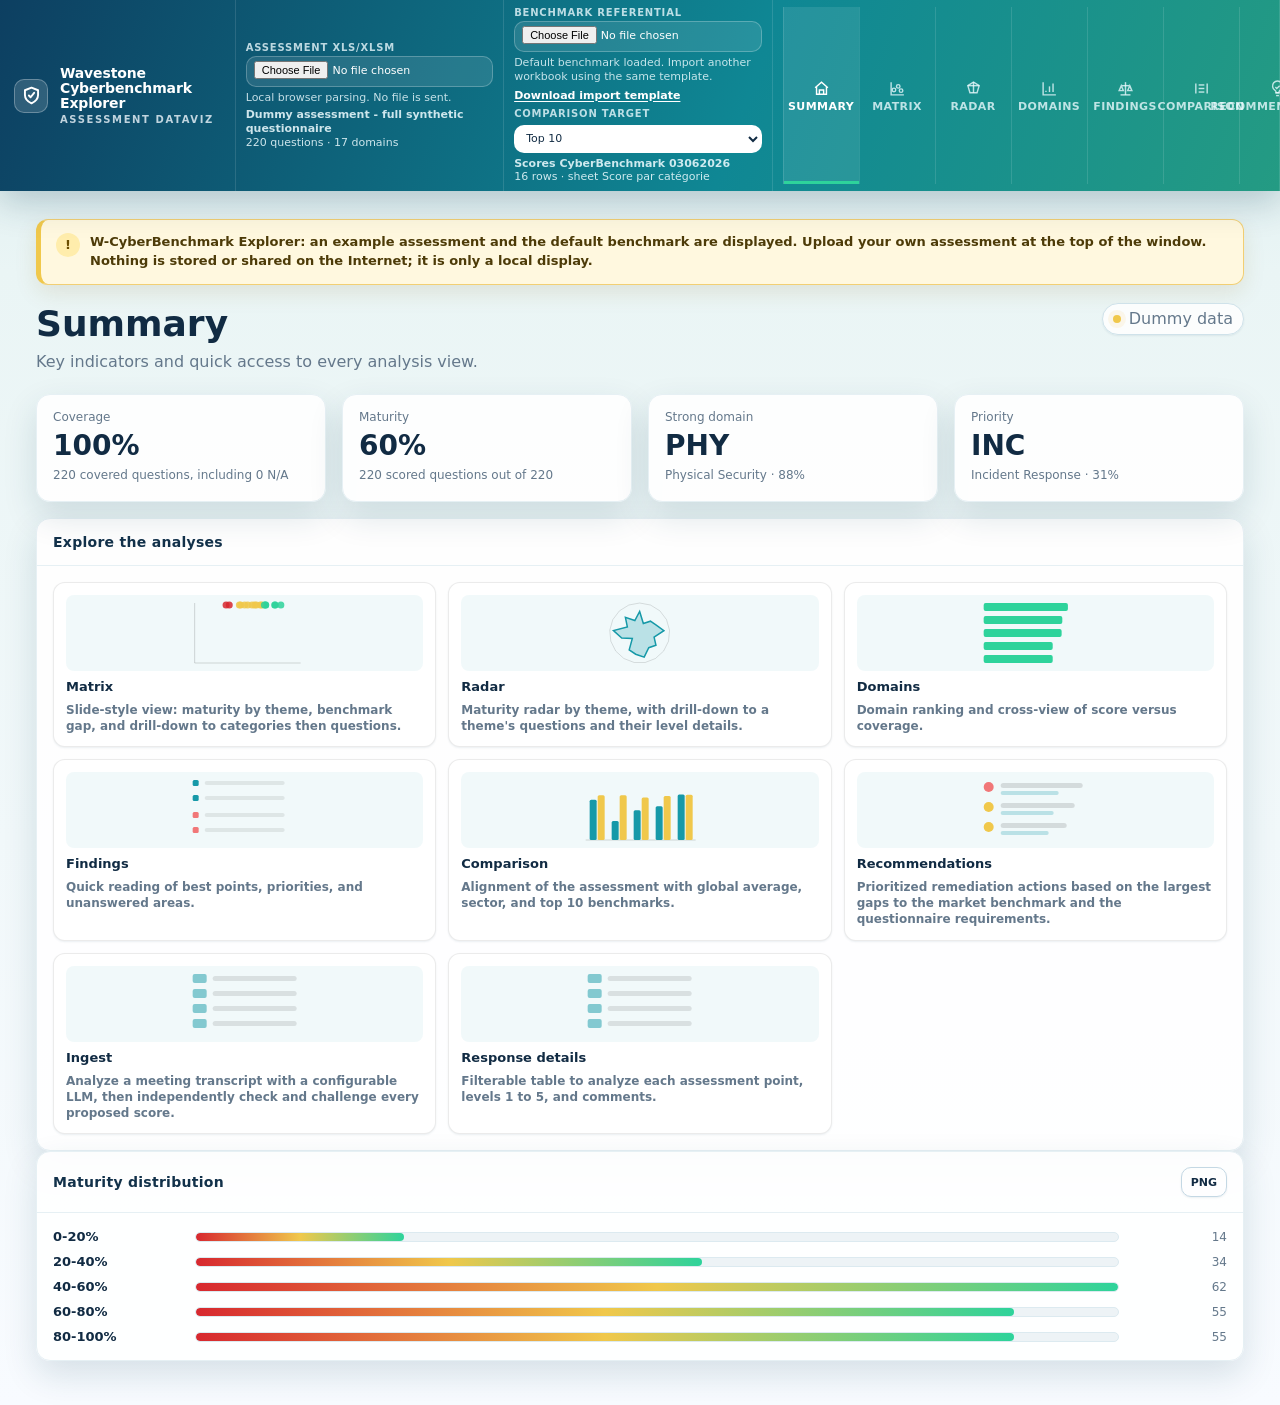
==== commit 60bc4d4a: "Add recommendations and two-pass transcript ingestion" ====
--- a/index.html
+++ b/index.html
@@ -43,7 +43,7 @@
       color: var(--text);
     }
 
-    button, input, select { font: inherit; }
+    button, input, select, textarea { font: inherit; }
 
     button {
       border: 1px solid #c4d8e4;
@@ -65,7 +65,7 @@
     button.active { background: var(--panel-3); border-color: #54cdb2; color: #0b7582; }
     button:disabled { opacity: .45; cursor: not-allowed; }
 
-    input, select {
+    input, select, textarea {
       width: 100%;
       min-height: 36px;
       color: var(--text);
@@ -75,7 +75,8 @@
       padding: 0 10px;
       outline: none;
     }
-    input:focus, select:focus { outline: 2px solid rgba(46,211,155,.24); border-color: #54cdb2; }
+    textarea { min-height: 180px; padding: 10px; resize: vertical; line-height: 1.45; }
+    input:focus, select:focus, textarea:focus { outline: 2px solid rgba(46,211,155,.24); border-color: #54cdb2; }
 
     input[type="file"] {
       height: auto;
@@ -562,6 +563,66 @@
     .question-card .q-title { font-size: 13px; line-height: 1.35; font-weight: 750; }
     .question-card .q-meta { color: var(--muted); font-size: 12px; margin-top: 6px; }
     .question-card .q-comment { color: #4c657a; font-size: 12px; margin-top: 8px; line-height: 1.4; }
+    .recommendation-toolbar {
+      display: grid;
+      grid-template-columns: minmax(180px, .5fr) minmax(180px, .5fr) minmax(0, 1fr);
+      gap: 12px;
+      align-items: end;
+      margin-bottom: 16px;
+    }
+    .recommendation-list { display: grid; gap: 14px; }
+    .recommendation-card { overflow: hidden; }
+    .recommendation-head {
+      display: grid;
+      grid-template-columns: minmax(0, 1fr) auto;
+      gap: 14px;
+      padding: 15px 16px 12px;
+      border-bottom: 1px solid var(--line-soft);
+    }
+    .recommendation-title { font-size: 14px; font-weight: 800; line-height: 1.35; }
+    .recommendation-meta { margin-top: 5px; color: var(--muted); font-size: 12px; line-height: 1.4; }
+    .priority-badge {
+      align-self: start;
+      min-width: 84px;
+      padding: 7px 9px;
+      border-radius: 999px;
+      text-align: center;
+      font-size: 11px;
+      font-weight: 900;
+      text-transform: uppercase;
+      letter-spacing: .04em;
+    }
+    .priority-critical { color: #991b1b; background: #fee2e2; border: 1px solid #fecaca; }
+    .priority-high { color: #9a4b00; background: #fff0ce; border: 1px solid #f6d48a; }
+    .priority-medium { color: #155e75; background: #cffafe; border: 1px solid #a5f3fc; }
+    .recommendation-body { padding: 14px 16px 16px; }
+    .recommendation-scores { display: flex; flex-wrap: wrap; gap: 8px; margin-bottom: 12px; }
+    .recommendation-score { padding: 6px 8px; border-radius: 8px; background: #f1f7f8; color: var(--muted); font-size: 12px; }
+    .recommendation-score strong { color: var(--text); }
+    .action-list { margin: 8px 0 0; padding-left: 20px; color: #23415b; font-size: 13px; line-height: 1.45; }
+    .action-list li + li { margin-top: 6px; }
+    .api-future {
+      padding: 14px 16px;
+      border: 1px dashed #a9c8d5;
+      border-radius: 12px;
+      background: #f3fafb;
+      color: #36566b;
+    }
+    .api-future strong { color: var(--text); }
+    .api-future p { margin: 5px 0 0; font-size: 12px; line-height: 1.45; }
+    .ingest-grid { display: grid; grid-template-columns: minmax(0, 1.25fr) minmax(320px, .75fr); gap: 16px; align-items: start; }
+    .ingest-fields { display: grid; grid-template-columns: repeat(2, minmax(0, 1fr)); gap: 12px; }
+    .ingest-fields .wide { grid-column: 1 / -1; }
+    .ingest-actions { display: flex; flex-wrap: wrap; gap: 8px; margin-top: 14px; }
+    .ingest-warning { border: 1px solid #f6d48a; border-radius: 10px; background: #fff8df; color: #6b4e00; padding: 11px 12px; font-size: 12px; line-height: 1.45; }
+    .ingest-progress { display: grid; gap: 8px; margin-top: 14px; }
+    .ingest-progress-line { height: 9px; overflow: hidden; border: 1px solid var(--line); border-radius: 999px; background: #edf3f6; }
+    .ingest-progress-line span { display: block; height: 100%; background: linear-gradient(90deg, var(--cyan), var(--green)); transition: width .2s ease; }
+    .ingest-log { max-height: 260px; overflow: auto; padding: 10px 12px; border: 1px solid var(--line-soft); border-radius: 10px; background: #f8fbfc; color: #36566b; font-size: 12px; line-height: 1.5; }
+    .ingest-review { display: grid; gap: 10px; margin-top: 16px; }
+    .ingest-review-card { padding: 12px; border: 1px solid var(--line-soft); border-radius: 12px; background: #fff; }
+    .ingest-review-card strong { font-size: 13px; }
+    .ingest-review-card p { margin: 6px 0 0; color: var(--muted); font-size: 12px; line-height: 1.45; }
     .level-detail {
       display: grid;
       gap: 8px;
@@ -647,6 +708,9 @@
       .finding { grid-template-columns: 1fr; }
       .score-badge { justify-self: start; }
       .bar-row, .compare-row { grid-template-columns: 1fr; gap: 7px; }
+      .recommendation-toolbar, .recommendation-head { grid-template-columns: 1fr; }
+      .ingest-grid, .ingest-fields { grid-template-columns: 1fr; }
+      .ingest-fields .wide { grid-column: auto; }
       .scatter-stage { min-height: 380px; }
       .slide-chart { min-height: 320px; }
       aside { padding: 0; }
@@ -716,6 +780,14 @@
           <button data-tab="compare" title="Comparaison au benchmark">
             <svg viewBox="0 0 24 24" fill="none" stroke="currentColor" stroke-width="2"><path d="M4 19V5"></path><path d="M20 19V5"></path><path d="M8 7h8"></path><path d="M8 12h8"></path><path d="M8 17h8"></path></svg>
             Comparaison
+          </button>
+          <button data-tab="recommendations" title="Recommandations">
+            <svg viewBox="0 0 24 24" fill="none" stroke="currentColor" stroke-width="2"><path d="M9 18h6"></path><path d="M10 22h4"></path><path d="M8.5 14.5A7 7 0 1 1 15.5 14.5C14.5 15.3 14 16 14 18h-4c0-2-.5-2.7-1.5-3.5Z"></path><path d="m9 10 2 2 4-4"></path></svg>
+            Recommandations
+          </button>
+          <button data-tab="ingest" title="Ingestion de transcription">
+            <svg viewBox="0 0 24 24" fill="none" stroke="currentColor" stroke-width="2"><path d="M12 3v12"></path><path d="m7 10 5 5 5-5"></path><path d="M5 21h14"></path><path d="M4 5h5"></path><path d="M15 5h5"></path></svg>
+            Ingest
           </button>
           <button data-tab="questions" title="Détails des réponses">
             <svg viewBox="0 0 24 24" fill="none" stroke="currentColor" stroke-width="2"><path d="M8 6h13"></path><path d="M8 12h13"></path><path d="M8 18h13"></path><path d="M3 6h.01"></path><path d="M3 12h.01"></path><path d="M3 18h.01"></path></svg>
@@ -953,6 +1025,68 @@
             </div>
           </div>
         </section>
+
+        <section id="recommendations" class="tab-panel hidden">
+          <div class="card">
+            <div class="card-head"><h3 id="recommendationsListTitle">Priority remediation actions</h3></div>
+            <div class="card-body">
+              <div class="recommendation-toolbar">
+                <div><label for="recommendationDomain">Domain</label><select id="recommendationDomain"><option value="">All</option></select></div>
+                <div><label for="recommendationLimit">Priorities displayed</label><select id="recommendationLimit"><option value="10">Top 10</option><option value="20">Top 20</option><option value="50">Top 50</option></select></div>
+                <div class="api-future">
+                  <strong id="recommendationApiTitle">Future API enrichment</strong>
+                  <p id="recommendationApiText">A secure API proxy will be able to use assessment comments to suggest owners, milestones, and tailored next steps.</p>
+                  <button type="button" class="ghost" id="recommendationEnrich" disabled>API key required</button>
+                </div>
+              </div>
+              <div id="recommendationSummary" class="muted"></div>
+              <div id="recommendationList" class="recommendation-list"></div>
+            </div>
+          </div>
+        </section>
+
+        <section id="ingest" class="tab-panel hidden">
+          <div class="ingest-grid">
+            <div class="card">
+              <div class="card-head"><h3 id="ingestTranscriptTitle">Meeting transcript</h3></div>
+              <div class="card-body">
+                <label for="ingestTranscript" id="ingestTranscriptLabel">Transcript to analyze</label>
+                <textarea id="ingestTranscript" placeholder="Paste the complete meeting transcript here..."></textarea>
+                <div class="ingest-actions">
+                  <button class="primary" id="ingestRun">Run extraction + check &amp; challenge</button>
+                  <button id="ingestApply" disabled>Apply reviewed results</button>
+                  <button id="ingestExport" disabled>Download completed Excel</button>
+                </div>
+                <div class="ingest-progress hidden" id="ingestProgress">
+                  <div class="ingest-progress-line"><span id="ingestProgressBar" style="width:0%"></span></div>
+                  <strong id="ingestProgressText"></strong>
+                  <div class="ingest-log" id="ingestLog"></div>
+                </div>
+                <div class="ingest-review" id="ingestReview"></div>
+              </div>
+            </div>
+            <div class="card">
+              <div class="card-head"><h3 id="ingestConfigTitle">LLM configuration</h3></div>
+              <div class="card-body">
+                <div class="ingest-warning" id="ingestWarning">The transcript and selected questionnaire requirements are sent to the configured provider. Obtain authorization before processing confidential data. API keys remain in memory and are never saved.</div>
+                <div class="ingest-fields" style="margin-top:14px;">
+                  <div><label for="ingestProvider">Provider</label><select id="ingestProvider"><option value="anthropic">Anthropic</option><option value="openai">OpenAI</option><option value="azure_openai">Azure OpenAI</option><option value="google_gemini">Google Gemini</option></select></div>
+                  <div><label for="ingestModel">Model</label><input id="ingestModel" value="claude-sonnet-4-20250514"></div>
+                  <div class="wide" id="ingestApiKeyField"><label for="ingestApiKey">API key</label><input id="ingestApiKey" type="password" autocomplete="off"></div>
+                  <div class="wide hidden" id="ingestAzureFields">
+                    <div class="ingest-fields">
+                      <div class="wide"><label for="ingestAzureEndpoint">Azure endpoint</label><input id="ingestAzureEndpoint" type="url" placeholder="https://resource.openai.azure.com"></div>
+                      <div><label for="ingestAzureDeployment">Deployment</label><input id="ingestAzureDeployment"></div>
+                      <div><label for="ingestAzureKey">Azure API key</label><input id="ingestAzureKey" type="password" autocomplete="off"></div>
+                    </div>
+                  </div>
+                  <div class="wide"><label for="ingestDomain">Scope</label><select id="ingestDomain"><option value="">All domains, sequentially</option></select></div>
+                </div>
+                <div class="ingest-actions"><button id="ingestTest">Test connection</button></div>
+              </div>
+            </div>
+          </div>
+        </section>
       </div>
     </main>
   </div>
@@ -1004,6 +1138,22 @@
         navFindings: "Findings",
         navQuestions: "Response details",
         navCompare: "Comparison",
+        navRecommendations: "Recommendations",
+        navIngest: "Ingest",
+        ingestTranscriptTitle: "Meeting transcript",
+        ingestTranscriptLabel: "Transcript to analyze",
+        ingestTranscriptPlaceholder: "Paste the complete meeting transcript here...",
+        ingestRun: "Run extraction + check & challenge",
+        ingestApply: "Apply reviewed results",
+        ingestExport: "Download completed Excel",
+        ingestConfigTitle: "LLM configuration",
+        ingestWarning: "The transcript and selected questionnaire requirements are sent to the configured provider. Obtain authorization before processing confidential data. API keys remain in memory and are never saved.",
+        ingestProvider: "Provider",
+        ingestModel: "Model",
+        ingestApiKey: "API key",
+        ingestScope: "Scope",
+        ingestAllDomains: "All domains, sequentially",
+        ingestTest: "Test connection",
         exploreTitle: "Explore the analyses",
         waitingFile: "Waiting for file",
         dummyData: "Dummy data",
@@ -1076,6 +1226,8 @@
         findingsIntro: "Quick reading of best points, priorities, and unanswered areas.",
         questionsIntro: "Filterable table to analyze each assessment point, levels 1 to 5, and comments.",
         compareIntro: "Alignment of the assessment with global average, sector, and top 10 benchmarks.",
+        recommendationsIntro: "Prioritized remediation actions based on the largest gaps to the market benchmark and the questionnaire requirements.",
+        ingestIntro: "Analyze a meeting transcript with a configurable LLM, then independently check and challenge every proposed score.",
         homeTitle: "Summary",
         dashboardTitle: "Matrix",
         overviewTitle: "Radar",
@@ -1083,6 +1235,23 @@
         findingsTitle: "Strengths / weaknesses",
         questionsTitle: "Response details",
         compareTitle: "Comparison",
+        recommendationsTitle: "Recommendations",
+        ingestTitle: "Transcript ingest",
+        recommendationsListTitle: "Priority remediation actions",
+        recommendationDomain: "Domain",
+        recommendationLimit: "Priorities displayed",
+        recommendationApiTitle: "Future API enrichment",
+        recommendationApiText: "A secure API proxy will be able to use assessment comments to suggest owners, milestones, and tailored next steps.",
+        recommendationApiButton: "API key required",
+        recommendationSummary: "{shown} priorities displayed out of {total} questions below the market.",
+        recommendationEmpty: "No scored question is below the market benchmark.",
+        marketScore: "Market",
+        currentScore: "Current score",
+        targetLevel: "Target level",
+        remediationActions: "Remediation actions from requirements",
+        priorityCritical: "Critical",
+        priorityHigh: "High",
+        priorityMedium: "Medium",
         themes: "Themes",
         categories: "Categories",
         noScoredDomain: "No scored domain.",
@@ -1145,6 +1314,22 @@
         navFindings: "Constats",
         navQuestions: "Détails réponse",
         navCompare: "Comparaison",
+        navRecommendations: "Recommandations",
+        navIngest: "Ingest",
+        ingestTranscriptTitle: "Transcription de réunion",
+        ingestTranscriptLabel: "Transcription à analyser",
+        ingestTranscriptPlaceholder: "Collez ici la transcription complète de la réunion...",
+        ingestRun: "Lancer l'extraction + check & challenge",
+        ingestApply: "Appliquer les résultats revus",
+        ingestExport: "Télécharger l'Excel complété",
+        ingestConfigTitle: "Configuration du LLM",
+        ingestWarning: "La transcription et les exigences sélectionnées sont envoyées au fournisseur configuré. Obtenez une autorisation avant de traiter des données confidentielles. Les clés API restent en mémoire et ne sont jamais enregistrées.",
+        ingestProvider: "Fournisseur",
+        ingestModel: "Modèle",
+        ingestApiKey: "Clé API",
+        ingestScope: "Périmètre",
+        ingestAllDomains: "Tous les domaines, séquentiellement",
+        ingestTest: "Tester la connexion",
         exploreTitle: "Explorer les analyses",
         waitingFile: "En attente de fichier",
         dummyData: "Données exemple",
@@ -1217,6 +1402,8 @@
         findingsIntro: "Lecture rapide des meilleurs points, des priorités et des zones sans réponse.",
         questionsIntro: "Table filtrable pour analyser chaque point d'évaluation, ses niveaux 1 à 5 et les commentaires associés.",
         compareIntro: "Alignement de l'évaluation avec un référentiel de moyenne globale, secteur et top 10.",
+        recommendationsIntro: "Actions de remédiation priorisées selon les plus grands écarts au marché et les exigences du questionnaire.",
+        ingestIntro: "Analyse d'une transcription de réunion par un LLM configurable, suivie d'un contrôle critique indépendant de chaque score proposé.",
         homeTitle: "Synthèse",
         dashboardTitle: "Matrice",
         overviewTitle: "Rosace",
@@ -1224,6 +1411,23 @@
         findingsTitle: "Forces / faiblesses",
         questionsTitle: "Détails réponse",
         compareTitle: "Comparaison",
+        recommendationsTitle: "Recommandations",
+        ingestTitle: "Ingestion de transcription",
+        recommendationsListTitle: "Actions de remédiation prioritaires",
+        recommendationDomain: "Domaine",
+        recommendationLimit: "Priorités affichées",
+        recommendationApiTitle: "Enrichissement API futur",
+        recommendationApiText: "Un proxy API sécurisé pourra exploiter les commentaires d'évaluation pour proposer des responsables, jalons et prochaines étapes adaptées.",
+        recommendationApiButton: "Clé API requise",
+        recommendationSummary: "{shown} priorités affichées sur {total} questions sous le niveau du marché.",
+        recommendationEmpty: "Aucune question scorée n'est sous le benchmark marché.",
+        marketScore: "Marché",
+        currentScore: "Score actuel",
+        targetLevel: "Niveau cible",
+        remediationActions: "Actions de remédiation issues des exigences",
+        priorityCritical: "Critique",
+        priorityHigh: "Haute",
+        priorityMedium: "Moyenne",
         themes: "Thèmes",
         categories: "Catégories",
         noScoredDomain: "Aucun domaine scoré.",
@@ -1291,9 +1495,39 @@
       overviewDomain: "",
       overviewQuestion: "",
       findingsDomain: "",
+      recommendationDomain: "",
+      recommendationLimit: 10,
+      recommendationPayload: null,
+      ingest: {
+        provider: "anthropic",
+        model: "claude-sonnet-4-20250514",
+        domain: "",
+        running: false,
+        progress: 0,
+        log: [],
+        results: [],
+        challenges: [],
+        applied: false
+      },
       filters: { search: "", domain: "", type: "", status: "", score: "" },
       dummyAssessment: false,
       dummyBenchmark: false
+    };
+
+    const RECOMMENDATION_ENRICHMENT = {
+      enabled: false,
+      endpoint: "",
+      // Keep API keys server-side. Configure this endpoint as a secure proxy when enrichment is enabled.
+      async enrich(payload) {
+        if (!this.enabled || !this.endpoint) throw new Error("Recommendation enrichment is not configured.");
+        const response = await fetch(this.endpoint, {
+          method: "POST",
+          headers: { "Content-Type": "application/json" },
+          body: JSON.stringify(payload)
+        });
+        if (!response.ok) throw new Error("Recommendation enrichment failed.");
+        return response.json();
+      }
     };
 
     const $ = (id) => document.getElementById(id);
@@ -1330,7 +1564,9 @@
         statusFilter: "status",
         scoreFilter: "overallMaturity",
         gapFilter: "minimumLag",
-        findingsDomainFilter: "domain"
+        findingsDomainFilter: "domain",
+        recommendationDomain: "recommendationDomain",
+        recommendationLimit: "recommendationLimit"
       };
       Object.entries(labelMap).forEach(([forId, key]) => {
         const label = document.querySelector(`label[for="${forId}"]`);
@@ -1347,8 +1583,19 @@
         ["cmpAllSub", "assessmentVsGlobal"], ["cmpSectorLabel", "sectorGap"], ["cmpSectorSub", "assessmentVsSector"], ["cmpTopLabel", "topGap"],
         ["cmpTopSub", "assessmentVsTop"], ["cmpCountLabel", "comparedDomains"], ["cmpCountSub", "alignment"], ["compareRowsTitle", "comparisonByDomain"],
         ["lagTitle", "laggingMeasures"],
-        ["lagHelp", "lagHelp"], ["exploreTitle", "exploreTitle"]
+        ["lagHelp", "lagHelp"], ["exploreTitle", "exploreTitle"], ["recommendationsListTitle", "recommendationsListTitle"],
+        ["recommendationApiTitle", "recommendationApiTitle"], ["recommendationApiText", "recommendationApiText"], ["recommendationEnrich", "recommendationApiButton"]
       ].forEach(([id, key]) => setText(id, key));
+      [
+        ["ingestTranscriptTitle", "ingestTranscriptTitle"], ["ingestTranscriptLabel", "ingestTranscriptLabel"], ["ingestRun", "ingestRun"],
+        ["ingestApply", "ingestApply"], ["ingestExport", "ingestExport"], ["ingestConfigTitle", "ingestConfigTitle"],
+        ["ingestWarning", "ingestWarning"], ["ingestTest", "ingestTest"]
+      ].forEach(([id, key]) => setText(id, key));
+      $("ingestTranscript").placeholder = t("ingestTranscriptPlaceholder");
+      document.querySelector('label[for="ingestProvider"]').textContent = t("ingestProvider");
+      document.querySelector('label[for="ingestModel"]').textContent = t("ingestModel");
+      document.querySelector('label[for="ingestApiKey"]').textContent = t("ingestApiKey");
+      document.querySelector('label[for="ingestDomain"]').textContent = t("ingestScope");
 
       const noticeText = $("dummyNotice")?.querySelector("span:last-child");
       if (noticeText) noticeText.textContent = t("localDisplayNotice");
@@ -1356,7 +1603,7 @@
       document.querySelectorAll(".png-export").forEach((button) => button.title = t("exportPng"));
       $("search").placeholder = t("searchPlaceholder");
       [
-        ["home", "navHome"], ["dashboard", "navDashboard"], ["overview", "navOverview"], ["domains", "navDomains"], ["findings", "navFindings"], ["questions", "navQuestions"], ["compare", "navCompare"]
+        ["home", "navHome"], ["dashboard", "navDashboard"], ["overview", "navOverview"], ["domains", "navDomains"], ["findings", "navFindings"], ["questions", "navQuestions"], ["compare", "navCompare"], ["recommendations", "navRecommendations"], ["ingest", "navIngest"]
       ].forEach(([tab, key]) => {
         const button = document.querySelector(`[data-tab="${tab}"]`);
         if (button?.lastChild) button.lastChild.textContent = t(key);
@@ -1915,6 +2162,11 @@
         state.overviewDomain = "";
         state.overviewQuestion = "";
         state.findingsDomain = "";
+        state.recommendationDomain = "";
+        state.ingest.results = [];
+        state.ingest.challenges = [];
+        state.ingest.log = [];
+        state.ingest.applied = false;
         state.filters = { search: "", domain: "", type: "", status: "", score: "" };
         refs.assessmentMeta.innerHTML = `<strong>${file.name}</strong><br>${t("comparedQuestionCount", { count: assessment.questions.length })} · ${t("domainsCount", { count: assessment.sheetCount })}`;
         refs.statusDot.className = "dot ready";
@@ -1941,6 +2193,250 @@
       }
     }
 
+    function ingestConfig() {
+      return {
+        provider: $("ingestProvider").value,
+        model: clean($("ingestModel").value),
+        apiKey: $("ingestApiKey").value.trim(),
+        azureEndpoint: $("ingestAzureEndpoint").value.trim(),
+        azureDeployment: $("ingestAzureDeployment").value.trim(),
+        azureKey: $("ingestAzureKey").value.trim()
+      };
+    }
+
+    function parseLLMJson(text) {
+      const trimmed = String(text || "").trim();
+      if (!trimmed) throw new Error("Empty LLM response.");
+      try { return JSON.parse(trimmed); }
+      catch (error) {
+        const match = trimmed.match(/(\{[\s\S]*\}|\[[\s\S]*\])/);
+        if (!match) throw new Error("The LLM response is not valid JSON.");
+        return JSON.parse(match[0]);
+      }
+    }
+
+    async function callIngestLLM(systemPrompt, userPrompt, config = ingestConfig()) {
+      if (!config.model && config.provider !== "azure_openai") throw new Error("A model name is required.");
+      let response;
+      if (config.provider === "anthropic") {
+        if (!config.apiKey) throw new Error("Anthropic API key missing.");
+        response = await fetch("https://api.anthropic.com/v1/messages", {
+          method: "POST",
+          headers: { "Content-Type": "application/json", "x-api-key": config.apiKey, "anthropic-version": "2023-06-01", "anthropic-dangerous-direct-browser-access": "true" },
+          body: JSON.stringify({ model: config.model, max_tokens: 8000, system: systemPrompt, messages: [{ role: "user", content: userPrompt }] })
+        });
+        const data = await response.json();
+        if (!response.ok) throw new Error(data.error?.message || `Anthropic HTTP ${response.status}`);
+        return parseLLMJson(data.content?.map((part) => part.text || "").join("") || "");
+      }
+      if (config.provider === "openai") {
+        if (!config.apiKey) throw new Error("OpenAI API key missing.");
+        response = await fetch("https://api.openai.com/v1/chat/completions", {
+          method: "POST",
+          headers: { "Content-Type": "application/json", "Authorization": `Bearer ${config.apiKey}` },
+          body: JSON.stringify({ model: config.model, messages: [{ role: "system", content: systemPrompt }, { role: "user", content: userPrompt }] })
+        });
+        const data = await response.json();
+        if (!response.ok) throw new Error(data.error?.message || `OpenAI HTTP ${response.status}`);
+        return parseLLMJson(data.choices?.[0]?.message?.content || "");
+      }
+      if (config.provider === "azure_openai") {
+        if (!config.azureEndpoint || !config.azureDeployment || !config.azureKey) throw new Error("Azure endpoint, deployment, and API key are required.");
+        const endpoint = config.azureEndpoint.replace(/\/+$/, "");
+        if (!endpoint.startsWith("https://")) throw new Error("Azure endpoint must use HTTPS.");
+        response = await fetch(`${endpoint}/openai/deployments/${encodeURIComponent(config.azureDeployment)}/chat/completions?api-version=2024-02-01`, {
+          method: "POST",
+          headers: { "Content-Type": "application/json", "api-key": config.azureKey },
+          body: JSON.stringify({ messages: [{ role: "system", content: systemPrompt }, { role: "user", content: userPrompt }] })
+        });
+        const data = await response.json();
+        if (!response.ok) throw new Error(data.error?.message || `Azure OpenAI HTTP ${response.status}`);
+        return parseLLMJson(data.choices?.[0]?.message?.content || "");
+      }
+      if (config.provider === "google_gemini") {
+        if (!config.apiKey) throw new Error("Google Gemini API key missing.");
+        response = await fetch(`https://generativelanguage.googleapis.com/v1beta/models/${encodeURIComponent(config.model)}:generateContent?key=${encodeURIComponent(config.apiKey)}`, {
+          method: "POST",
+          headers: { "Content-Type": "application/json" },
+          body: JSON.stringify({
+            systemInstruction: { parts: [{ text: systemPrompt }] },
+            contents: [{ role: "user", parts: [{ text: userPrompt }] }],
+            generationConfig: { responseMimeType: "application/json", maxOutputTokens: 8000 }
+          })
+        });
+        const data = await response.json();
+        if (!response.ok) throw new Error(data.error?.message || `Google Gemini HTTP ${response.status}`);
+        return parseLLMJson(data.candidates?.[0]?.content?.parts?.map((part) => part.text || "").join("") || "");
+      }
+      throw new Error(`Unsupported provider: ${config.provider}`);
+    }
+
+    function ingestQuestionPayload(questions) {
+      return questions.map((q) => ({
+        id: q.id,
+        domain: q.domain,
+        type: q.type,
+        subtopic: q.subtopic,
+        assessmentPoint: q.question,
+        evidenceRequired: q.evidence,
+        requirements: Object.fromEntries(q.requirements.map((requirement, index) => [`L${index + 1}`, requirement]))
+      }));
+    }
+
+    function extractionPrompts(transcript, questions) {
+      return {
+        system: `You are a senior cybersecurity assessor. Assess only what is explicitly supported by the meeting transcript. Never invent evidence.
+For each questionnaire item, evaluate the five maturity requirements independently. "levels" contains five completion ratios from 0 to 1.
+Use status "scored" only when the transcript supports at least one requirement, "na" only when explicitly declared not applicable, otherwise "missing".
+Reliability must be High, Medium, or Low. Keep citations short and verbatim. Return strict JSON only:
+Write comments in the transcript's primary language.
+{"assessments":[{"id":"...","status":"scored|na|missing","levels":[0,0,0,0,0],"comment":"concise evidence-based rationale","reliability":"High|Medium|Low","citations":["short quote"]}]}`,
+        user: `QUESTIONNAIRE:\n${JSON.stringify(ingestQuestionPayload(questions))}\n\nMEETING TRANSCRIPT:\n${transcript}`
+      };
+    }
+
+    function challengePrompts(transcript, questions, draft) {
+      return {
+        system: `You are an independent lead auditor performing check and challenge on a draft cybersecurity assessment.
+Challenge every score against the transcript and exact maturity requirements. Correct over-scoring, unsupported N/A decisions, weak citations, and invented claims.
+Be conservative: unsupported answers must become "missing"; partial evidence must reduce levels and reliability. Preserve valid evidence.
+Write comments and challenges in the transcript's primary language.
+Return strict JSON only:
+{"assessments":[{"id":"...","status":"scored|na|missing","levels":[0,0,0,0,0],"comment":"reviewed evidence-based rationale","reliability":"High|Medium|Low","citations":["short quote"]}],"challenges":[{"id":"...","issue":"what was challenged","correction":"what changed or why retained"}]}`,
+        user: `QUESTIONNAIRE:\n${JSON.stringify(ingestQuestionPayload(questions))}\n\nDRAFT ASSESSMENT:\n${JSON.stringify(draft)}\n\nMEETING TRANSCRIPT:\n${transcript}`
+      };
+    }
+
+    function normalizeIngestAssessments(payload, questions) {
+      const rows = Array.isArray(payload?.assessments) ? payload.assessments : [];
+      const returned = new Map(rows.map((row) => [clean(row.id), row]));
+      return questions.map((question) => {
+        const row = returned.get(question.id) || { id: question.id, status: "missing", levels: [], comment: "No sufficiently supported answer returned by the LLM.", reliability: "Low", citations: [] };
+        const status = ["scored", "na", "missing"].includes(row.status) ? row.status : "missing";
+        const levels = status === "scored" ? normalizeLevels(row.levels) : [0, 0, 0, 0, 0];
+        const citations = Array.isArray(row.citations) ? row.citations.map(clean).filter(Boolean).slice(0, 4) : [];
+        const rationale = clean(row.comment);
+        return {
+          id: clean(row.id),
+          status: levels.some((value) => value > 0) ? status : (status === "na" ? "na" : "missing"),
+          levels,
+          comment: [rationale, citations.length ? `Transcript: ${citations.map((quote) => `"${quote}"`).join(" | ")}` : ""].filter(Boolean).join(" "),
+          reliability: ["High", "Medium", "Low"].includes(row.reliability) ? row.reliability : "Low",
+          citations
+        };
+      });
+    }
+
+    function setIngestProgress(message, progress = state.ingest.progress) {
+      state.ingest.progress = progress;
+      state.ingest.log.push(message);
+      renderIngest();
+    }
+
+    async function testIngestConnection() {
+      $("ingestTest").disabled = true;
+      try {
+        await callIngestLLM("Return strict JSON only.", 'Reply with {"ok":true}.');
+        toast("LLM connection confirmed.");
+      } catch (error) {
+        toast(`LLM connection failed: ${error.message}`);
+      } finally {
+        $("ingestTest").disabled = false;
+      }
+    }
+
+    async function runIngest() {
+      const transcript = $("ingestTranscript").value.trim();
+      if (!transcript) return toast("Paste a meeting transcript before starting ingestion.");
+      if (state.ingest.running) return;
+      const selectedDomain = $("ingestDomain").value;
+      const groups = [...new Set(state.assessment.questions.map((q) => q.domain))]
+        .filter((domain) => !selectedDomain || domain === selectedDomain)
+        .map((domain) => ({ domain, questions: state.assessment.questions.filter((q) => q.domain === domain) }));
+      state.ingest.running = true;
+      state.ingest.results = [];
+      state.ingest.challenges = [];
+      state.ingest.log = [];
+      state.ingest.applied = false;
+      try {
+        for (let index = 0; index < groups.length; index++) {
+          const group = groups[index];
+          const base = index / groups.length * 100;
+          setIngestProgress(`${group.domain}: analyst extraction started.`, base);
+          const extraction = extractionPrompts(transcript, group.questions);
+          const draftPayload = await callIngestLLM(extraction.system, extraction.user);
+          const draft = normalizeIngestAssessments(draftPayload, group.questions);
+          setIngestProgress(`${group.domain}: ${draft.length} draft answers extracted; check & challenge started.`, base + 45 / groups.length);
+          const challenge = challengePrompts(transcript, group.questions, draft);
+          const reviewedPayload = await callIngestLLM(challenge.system, challenge.user);
+          const reviewed = normalizeIngestAssessments(reviewedPayload, group.questions);
+          state.ingest.results.push(...reviewed);
+          state.ingest.challenges.push(...(Array.isArray(reviewedPayload?.challenges) ? reviewedPayload.challenges : []));
+          setIngestProgress(`${group.domain}: ${reviewed.length} reviewed answers ready.`, (index + 1) / groups.length * 100);
+        }
+        toast(`${state.ingest.results.length} reviewed answers ready to apply.`);
+      } catch (error) {
+        setIngestProgress(`Stopped: ${error.message}`, state.ingest.progress);
+        toast(`Ingestion failed: ${error.message}`);
+      } finally {
+        state.ingest.running = false;
+        renderIngest();
+      }
+    }
+
+    function applyIngestResults() {
+      const resultMap = new Map(state.ingest.results.map((row) => [row.id, row]));
+      state.assessment.questions.forEach((question) => {
+        const result = resultMap.get(question.id);
+        if (!result) return;
+        question.status = result.status;
+        question.levels = result.levels;
+        question.score = result.status === "scored" ? scoreFromLevels(result.levels) : null;
+        question.comment = result.comment;
+        question.reliability = result.reliability;
+      });
+      state.assessment.domainStats = buildDomainStats(state.assessment.questions);
+      state.ingest.applied = true;
+      render();
+      toast("Reviewed results applied to the assessment.");
+    }
+
+    function exportAssessmentWorkbook() {
+      if (!window.XLSX) return toast(t("missingSheetJs"));
+      const headers = ["#", "ID", "TYPE", "SUBTOPIC", "ASSESSMENT POINT", "EVIDENCE REQUIRED", "REQUIREMENTS L1", "(1) %", "REQUIREMENTS L2", "(2) %", "REQUIREMENTS L3", "(3) %", "REQUIREMENTS L4", "(4) %", "REQUIREMENTS L5", "(5) %", "N/A", "COMMENT", "ANSWER RELIABILITY", "CONTROL"];
+      const workbook = XLSX.utils.book_new();
+      [...new Set(state.assessment.questions.map((q) => q.domain))].forEach((domain) => {
+        const rows = state.assessment.questions.filter((q) => q.domain === domain).map((q) => [
+          q.order, q.id, q.type, q.subtopic, q.question, q.evidence,
+          q.requirements[0], q.levels[0], q.requirements[1], q.levels[1], q.requirements[2], q.levels[2],
+          q.requirements[3], q.levels[3], q.requirements[4], q.levels[4],
+          q.status === "na" ? "x" : "", q.comment, q.reliability, q.control
+        ]);
+        const sheet = XLSX.utils.aoa_to_sheet([headers, ...rows]);
+        sheet["!cols"] = headers.map((header) => ({ wch: header.includes("REQUIREMENTS") || header === "COMMENT" ? 45 : 18 }));
+        XLSX.utils.book_append_sheet(workbook, sheet, domain);
+      });
+      XLSX.writeFile(workbook, `CyberBenchmark-ingested-${new Date().toISOString().slice(0, 10)}.xlsx`);
+    }
+
+    function renderIngest() {
+      const domains = state.assessment?.domainStats?.map((domain) => domain.id) || [];
+      const domainSelect = $("ingestDomain");
+      const current = domainSelect.value || state.ingest.domain;
+      domainSelect.innerHTML = `<option value="">${html(t("ingestAllDomains"))}</option>`;
+      domains.forEach((domain) => domainSelect.add(new Option(`${domain} · ${DOMAIN_NAMES[domain] || domain}`, domain)));
+      domainSelect.value = domains.includes(current) ? current : "";
+      $("ingestProgress").classList.toggle("hidden", !state.ingest.running && !state.ingest.log.length);
+      $("ingestProgressBar").style.width = `${state.ingest.progress}%`;
+      $("ingestProgressText").textContent = state.ingest.running ? "Two-pass ingestion in progress..." : `${state.ingest.results.length} reviewed answers ready`;
+      $("ingestLog").innerHTML = state.ingest.log.map((line) => `<div>${html(line)}</div>`).join("");
+      $("ingestRun").disabled = state.ingest.running;
+      $("ingestApply").disabled = state.ingest.running || !state.ingest.results.length;
+      $("ingestExport").disabled = !state.ingest.applied;
+      $("ingestReview").innerHTML = state.ingest.challenges.slice(0, 20).map((challenge) => `
+        <div class="ingest-review-card"><strong>${html(challenge.id || "Review")}</strong><p>${html(challenge.issue || "")}</p><p><b>Correction:</b> ${html(challenge.correction || "")}</p></div>`).join("");
+    }
+
     function render() {
       const ready = Boolean(state.assessment);
       refs.dummyNotice.classList.toggle("hidden", !(state.dummyAssessment || state.dummyBenchmark));
@@ -1955,6 +2451,8 @@
       renderOverview();
       renderDomains();
       renderFindings();
+      renderRecommendations();
+      renderIngest();
       renderQuestions();
       renderCompare();
     }
@@ -1966,6 +2464,8 @@
         overview: [t("overviewTitle"), t("overviewIntro")],
         domains: [t("domainsTitle"), t("domainsIntro")],
         findings: [t("findingsTitle"), t("findingsIntro")],
+        recommendations: [t("recommendationsTitle"), t("recommendationsIntro")],
+        ingest: [t("ingestTitle"), t("ingestIntro")],
         questions: [t("questionsTitle"), t("questionsIntro")],
         compare: [t("compareTitle"), t("compareIntro")]
       };
@@ -2274,6 +2774,8 @@
         { tab: "domains", title: t("navDomains"), text: t("domainsIntro"), preview: miniBars() },
         { tab: "findings", title: t("navFindings"), text: t("findingsIntro"), preview: miniFindings() },
         { tab: "compare", title: t("navCompare"), text: t("compareIntro"), preview: miniCompare() },
+        { tab: "recommendations", title: t("navRecommendations"), text: t("recommendationsIntro"), preview: miniRecommendations() },
+        { tab: "ingest", title: t("navIngest"), text: t("ingestIntro"), preview: miniTable() },
         { tab: "questions", title: t("navQuestions"), text: t("questionsIntro"), preview: miniTable() }
       ];
       $("thumbGrid").innerHTML = tiles.map((tile) => `
@@ -2353,6 +2855,14 @@
       const rows = [0, 1, 2, 3].map((i) => `
         <rect x="8" y="${8 + i * 15}" width="14" height="9" rx="2" fill="rgba(22,153,168,.5)"></rect>
         <rect x="28" y="${10 + i * 15}" width="84" height="5" rx="2.5" fill="rgba(0,0,0,.1)"></rect>`).join("");
+      return `<svg viewBox="0 0 120 76">${rows}</svg>`;
+    }
+
+    function miniRecommendations() {
+      const rows = [0, 1, 2].map((i) => `
+        <circle cx="13" cy="${15 + i * 20}" r="5" fill="${i === 0 ? "#f17778" : "var(--amber)"}"></circle>
+        <rect x="25" y="${11 + i * 20}" width="${82 - i * 8}" height="5" rx="2.5" fill="rgba(0,0,0,.12)"></rect>
+        <rect x="25" y="${19 + i * 20}" width="${58 - i * 5}" height="4" rx="2" fill="rgba(22,153,168,.25)"></rect>`).join("");
       return `<svg viewBox="0 0 120 76">${rows}</svg>`;
     }
 
@@ -2641,6 +3151,114 @@
       else state.findingsDomain = "";
     }
 
+    function recommendationActions(question, targetLevel) {
+      const currentLevel = maturityLevelFromLevels(question.levels) || maturityLevelFromScore(question.score) || 1;
+      const start = clamp(currentLevel, 1, 5);
+      const end = clamp(Math.max(start + 1, targetLevel), 1, 5);
+      const actions = [];
+      for (let level = start + 1; level <= end; level++) {
+        const requirement = question.requirements?.[level - 1];
+        String(requirement || "").split(/\n+/).forEach((line) => {
+          const action = clean(line).replace(/^[-*•]\s*/, "");
+          if (action && !actions.includes(action)) actions.push(action);
+        });
+      }
+      if (!actions.length) {
+        const fallback = clean(question.requirements?.[end - 1] || question.evidence || question.question);
+        if (fallback) actions.push(fallback);
+      }
+      return { currentLevel, targetLevel: end, actions: actions.slice(0, 8) };
+    }
+
+    function recommendationPriority(gap) {
+      if (gap <= -30) return { key: "critical", label: t("priorityCritical") };
+      if (gap <= -15) return { key: "high", label: t("priorityHigh") };
+      return { key: "medium", label: t("priorityMedium") };
+    }
+
+    function recommendationRows() {
+      if (!state.assessment || !state.benchmark) return [];
+      const marketByDomain = new Map(state.benchmark.domainStats.map((domain) => [domain.id, benchmarkValue(domain, "all")]));
+      return state.assessment.questions
+        .filter((question) => question.status === "scored" && (!state.recommendationDomain || question.domain === state.recommendationDomain))
+        .map((question) => {
+          const market = marketByDomain.get(question.domain);
+          const gap = Number.isFinite(market) ? question.score - market : null;
+          const targetLevel = maturityLevelFromScore(market);
+          const remediation = recommendationActions(question, targetLevel);
+          return { question, market, gap, ...remediation, priority: recommendationPriority(gap) };
+        })
+        .filter((row) => Number.isFinite(row.gap) && row.gap < 0)
+        .sort((a, b) => a.gap - b.gap);
+    }
+
+    function buildRecommendationEnrichmentPayload(rows) {
+      return {
+        version: 1,
+        objective: "Enrich static remediation recommendations with owners, milestones, dependencies, and tailored actions.",
+        requestedOutputs: ["suggestedOwner", "supportingTeams", "milestones", "dependencies", "tailoredActions", "rationale"],
+        security: "Send this payload only to a secure server-side proxy. Never expose provider API keys in the browser.",
+        comparisonTarget: { key: "all", label: referenceLabel("all") },
+        recommendations: rows.map((row) => ({
+          id: row.question.id,
+          domain: row.question.domain,
+          subtopic: row.question.subtopic,
+          question: row.question.question,
+          score: row.question.score,
+          marketScore: row.market,
+          gap: row.gap,
+          currentLevel: row.currentLevel,
+          targetLevel: row.targetLevel,
+          staticActions: row.actions,
+          assessmentContext: {
+            comment: clean(row.question.comment),
+            reliability: clean(row.question.reliability),
+            evidenceExpected: clean(row.question.evidence),
+            control: clean(row.question.control)
+          }
+        }))
+      };
+    }
+
+    function renderRecommendations() {
+      const domainSelect = $("recommendationDomain");
+      const domains = state.assessment.domainStats.map((domain) => domain.id);
+      domainSelect.innerHTML = "";
+      domainSelect.add(new Option(t("all"), ""));
+      domains.forEach((domain) => domainSelect.add(new Option(`${domain} · ${DOMAIN_NAMES[domain] || domain}`, domain)));
+      domainSelect.value = domains.includes(state.recommendationDomain) ? state.recommendationDomain : "";
+      $("recommendationLimit").value = String(state.recommendationLimit);
+
+      const rows = recommendationRows();
+      const visible = rows.slice(0, state.recommendationLimit);
+      $("recommendationSummary").textContent = rows.length
+        ? t("recommendationSummary", { shown: visible.length, total: rows.length })
+        : t("recommendationEmpty");
+      $("recommendationList").innerHTML = visible.map((row) => `
+        <article class="card recommendation-card">
+          <div class="recommendation-head">
+            <div>
+              <div class="recommendation-title">${html(row.question.id)} · ${html(row.question.question || row.question.subtopic)}</div>
+              <div class="recommendation-meta">${html(row.question.domain)} · ${html(row.question.subtopic || "-")} · ${html(row.question.type)}</div>
+            </div>
+            <div class="priority-badge priority-${row.priority.key}">${html(row.priority.label)}</div>
+          </div>
+          <div class="recommendation-body">
+            <div class="recommendation-scores">
+              <span class="recommendation-score">${t("currentScore")} <strong>${pct(row.question.score)}</strong></span>
+              <span class="recommendation-score">${t("marketScore")} <strong>${pct(row.market)}</strong></span>
+              <span class="recommendation-score">${t("gap")} <strong style="color:var(--red)">${signedPct(row.gap)}</strong></span>
+              <span class="recommendation-score">${t("targetLevel")} <strong>L${row.targetLevel}</strong></span>
+            </div>
+            <strong>${t("remediationActions")}</strong>
+            <ul class="action-list">${row.actions.map((action) => `<li>${html(action)}</li>`).join("")}</ul>
+          </div>
+        </article>`).join("");
+
+      // The payload stays in memory; sending it requires a configured secure API proxy.
+      state.recommendationPayload = buildRecommendationEnrichmentPayload(visible);
+    }
+
     function filteredQuestions() {
       let qs = [...state.assessment.questions];
       const f = state.filters;
@@ -2860,6 +3478,26 @@
       state.findingsDomain = event.target.value;
       if (state.assessment) renderFindings();
     });
+    $("recommendationDomain").addEventListener("input", (event) => {
+      state.recommendationDomain = event.target.value;
+      if (state.assessment) renderRecommendations();
+    });
+    $("recommendationLimit").addEventListener("input", (event) => {
+      state.recommendationLimit = Number(event.target.value) || 10;
+      if (state.assessment) renderRecommendations();
+    });
+    $("ingestProvider").addEventListener("change", (event) => {
+      const defaults = { anthropic: "claude-sonnet-4-20250514", openai: "gpt-4.1", azure_openai: "", google_gemini: "gemini-2.5-pro" };
+      state.ingest.provider = event.target.value;
+      $("ingestModel").value = defaults[event.target.value];
+      $("ingestAzureFields").classList.toggle("hidden", event.target.value !== "azure_openai");
+      $("ingestApiKeyField").classList.toggle("hidden", event.target.value === "azure_openai");
+    });
+    $("ingestDomain").addEventListener("change", (event) => { state.ingest.domain = event.target.value; });
+    $("ingestTest").addEventListener("click", testIngestConnection);
+    $("ingestRun").addEventListener("click", runIngest);
+    $("ingestApply").addEventListener("click", applyIngestResults);
+    $("ingestExport").addEventListener("click", exportAssessmentWorkbook);
     ["search", "domainFilter", "typeFilter", "statusFilter", "scoreFilter"].forEach((id) => {
       $(id).addEventListener("input", (event) => {
         const key = id.replace("Filter", "");
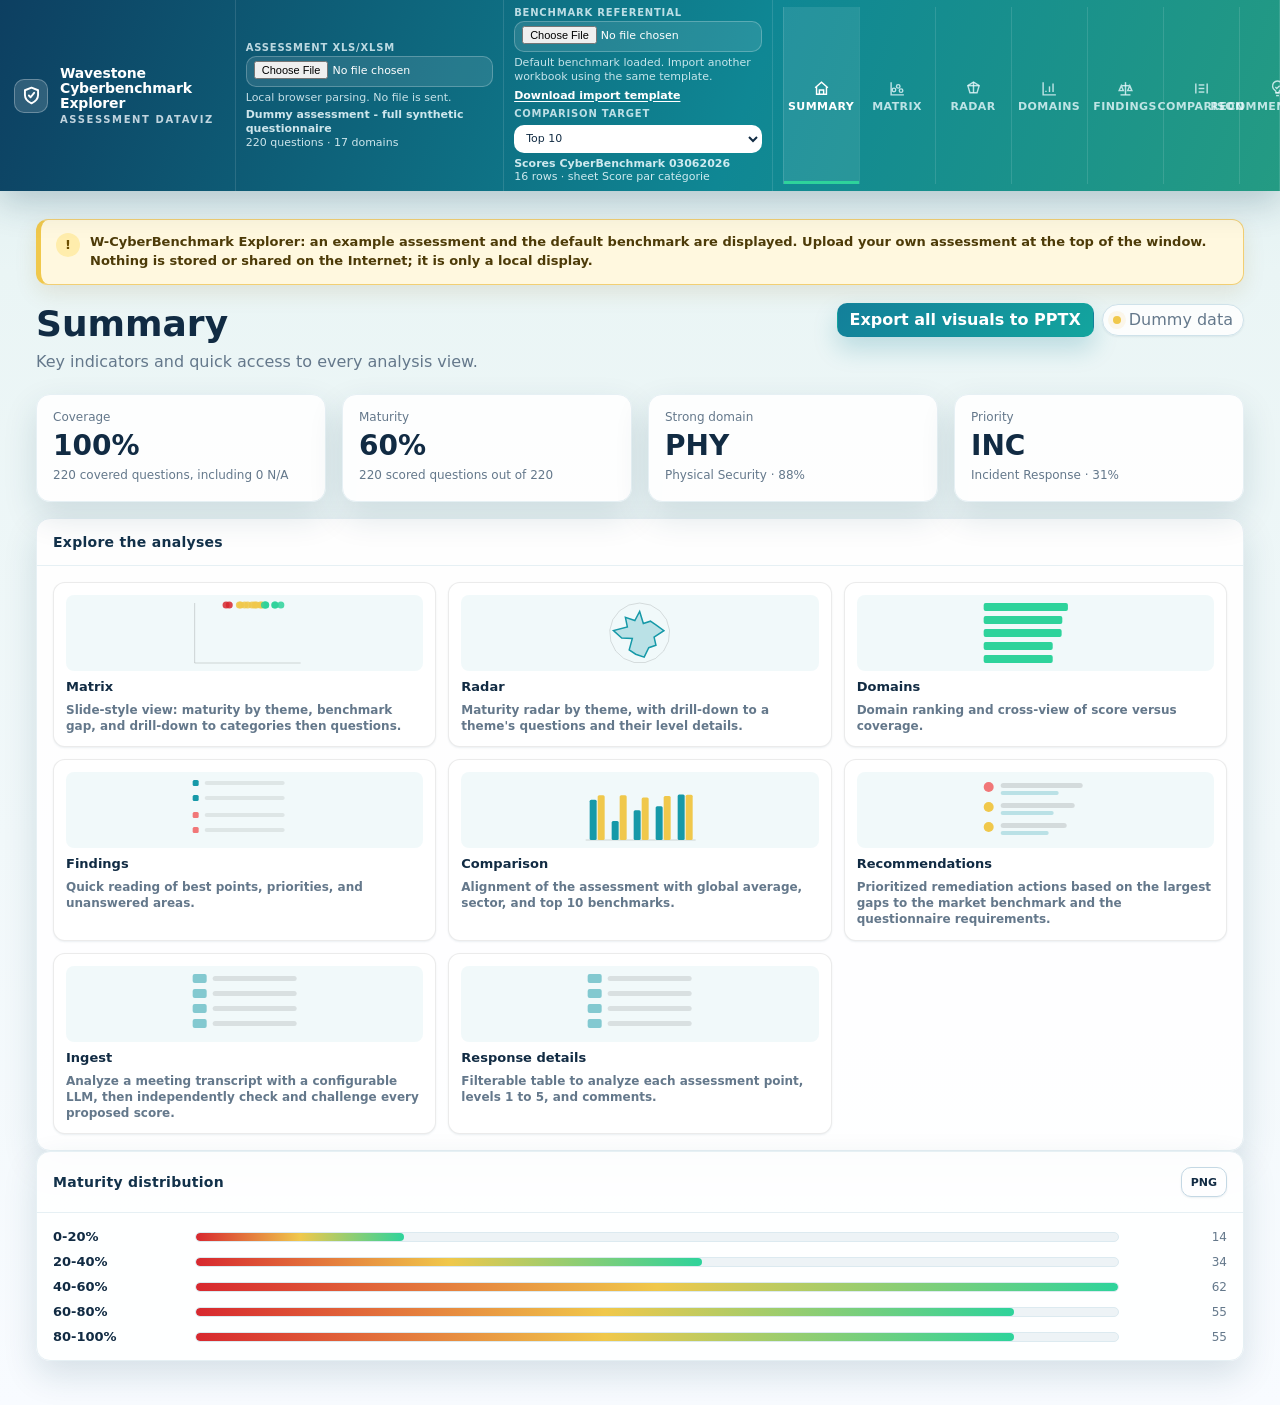
==== commit 03639bae: "Add PowerPoint export for all visuals" ====
--- a/index.html
+++ b/index.html
@@ -5,6 +5,7 @@
   <meta name="viewport" content="width=device-width, initial-scale=1">
   <title>Wavestone Cyberbenchmark Explorer</title>
   <script src="vendor/xlsx.full.min.js"></script>
+  <script src="vendor/pptxgen.bundle.js"></script>
   <style>
     :root {
       color-scheme: light;
@@ -246,6 +247,8 @@
       background: rgba(255,255,255,.84);
       box-shadow: 0 1px 2px rgba(15,70,90,.08);
     }
+    .topbar-actions { display: flex; align-items: center; gap: 8px; flex-wrap: wrap; justify-content: flex-end; }
+    .pptx-export { min-height: 34px; white-space: nowrap; }
     .dot { width: 8px; height: 8px; border-radius: 50%; background: var(--muted-2); }
     .dot.ready { background: var(--green); box-shadow: 0 0 0 5px rgba(99,210,124,.1); }
     .dot.warn { background: var(--amber); box-shadow: 0 0 0 5px rgba(241,184,75,.1); }
@@ -809,7 +812,10 @@
             <h2 id="pageTitle">Overview</h2>
             <p id="pageIntro">Upload a completed W-CyberBenchmark file to generate indicators, rankings, and exploration views.</p>
           </div>
-          <div class="status-pill"><span id="statusDot" class="dot"></span><span id="statusText">Waiting for file</span></div>
+          <div class="topbar-actions">
+            <button class="primary pptx-export" id="exportPptx">Export all visuals to PPTX</button>
+            <div class="status-pill"><span id="statusDot" class="dot"></span><span id="statusText">Waiting for file</span></div>
+          </div>
         </div>
 
         <section id="emptyState" class="empty">
@@ -1131,6 +1137,9 @@
         assessmentVsSelected: "Assessment vs selected target",
         exportPng: "Export PNG",
         exportPngError: "The visual could not be exported as PNG.",
+        exportPptx: "Export all visuals to PPTX",
+        exportPptxWorking: "Creating PPTX...",
+        exportPptxError: "The PowerPoint export could not be created.",
         navHome: "Summary",
         navDashboard: "Matrix",
         navOverview: "Radar",
@@ -1174,6 +1183,7 @@
         assessment: "Assessment",
         benchmark: "Benchmark",
         maturityDistribution: "Maturity distribution",
+        maturityByTheme: "Maturity by theme",
         questionRadarTitle: "{name} · questions",
         backToThemes: "← All themes",
         scoresByDomain: "Scores by domain",
@@ -1307,6 +1317,9 @@
         assessmentVsSelected: "Evaluation vs cible sélectionnée",
         exportPng: "Exporter en PNG",
         exportPngError: "Le visuel n'a pas pu être exporté en PNG.",
+        exportPptx: "Exporter tous les visuels en PPTX",
+        exportPptxWorking: "Création du PPTX...",
+        exportPptxError: "L'export PowerPoint n'a pas pu être généré.",
         navHome: "Synthèse",
         navDashboard: "Matrice",
         navOverview: "Rosace",
@@ -1350,6 +1363,7 @@
         assessment: "Evaluation",
         benchmark: "Benchmark",
         maturityDistribution: "Distribution des maturités",
+        maturityByTheme: "Maturité par thème",
         questionRadarTitle: "{name} · questions",
         backToThemes: "← Tous les thèmes",
         scoresByDomain: "Scores par domaine",
@@ -1600,6 +1614,7 @@
       const noticeText = $("dummyNotice")?.querySelector("span:last-child");
       if (noticeText) noticeText.textContent = t("localDisplayNotice");
       $("benchmarkTemplate").textContent = t("benchmarkTemplate");
+      $("exportPptx").textContent = t("exportPptx");
       document.querySelectorAll(".png-export").forEach((button) => button.title = t("exportPng"));
       $("search").placeholder = t("searchPlaceholder");
       [
@@ -3406,47 +3421,121 @@
       URL.revokeObjectURL(url);
     }
 
+    async function captureVisual(target) {
+      const width = Math.max(1, Math.ceil(target.scrollWidth || target.getBoundingClientRect().width));
+      const height = Math.max(1, Math.ceil(target.scrollHeight || target.getBoundingClientRect().height));
+      const clone = target.cloneNode(true);
+      clone.querySelectorAll("button").forEach((element) => element.removeAttribute("tabindex"));
+      const css = [...document.styleSheets].map((sheet) => {
+        try { return [...sheet.cssRules].map((rule) => rule.cssText).join("\n"); }
+        catch (error) { return ""; }
+      }).join("\n");
+      const serialized = new XMLSerializer().serializeToString(clone);
+      const svg = `<svg xmlns="http://www.w3.org/2000/svg" width="${width}" height="${height}" viewBox="0 0 ${width} ${height}"><rect width="100%" height="100%" fill="#ffffff"/><foreignObject width="100%" height="100%"><div xmlns="http://www.w3.org/1999/xhtml" style="width:${width}px;height:${height}px;background:#ffffff;color:#112b43;"><style>${css}</style>${serialized}</div></foreignObject></svg>`;
+      const url = `data:image/svg+xml;charset=utf-8,${encodeURIComponent(svg)}`;
+      const image = new Image();
+      await new Promise((resolve, reject) => {
+        image.onload = resolve;
+        image.onerror = reject;
+        image.src = url;
+      });
+      const scale = 2;
+      const canvas = document.createElement("canvas");
+      canvas.width = width * scale;
+      canvas.height = height * scale;
+      const context = canvas.getContext("2d");
+      context.scale(scale, scale);
+      context.drawImage(image, 0, 0, width, height);
+      return { data: canvas.toDataURL("image/png"), width, height };
+    }
+
     async function exportVisualPng(button) {
       const target = $(button.dataset.exportTarget);
       if (!target) return;
       button.disabled = true;
       try {
-        const width = Math.max(1, Math.ceil(target.scrollWidth || target.getBoundingClientRect().width));
-        const height = Math.max(1, Math.ceil(target.scrollHeight || target.getBoundingClientRect().height));
-        const clone = target.cloneNode(true);
-        clone.querySelectorAll("button").forEach((element) => element.removeAttribute("tabindex"));
-        const css = [...document.styleSheets].map((sheet) => {
-          try { return [...sheet.cssRules].map((rule) => rule.cssText).join("\n"); }
-          catch (error) { return ""; }
-        }).join("\n");
-        const serialized = new XMLSerializer().serializeToString(clone);
-        const svg = `<svg xmlns="http://www.w3.org/2000/svg" width="${width}" height="${height}" viewBox="0 0 ${width} ${height}"><rect width="100%" height="100%" fill="#ffffff"/><foreignObject width="100%" height="100%"><div xmlns="http://www.w3.org/1999/xhtml" style="width:${width}px;height:${height}px;background:#ffffff;color:#112b43;"><style>${css}</style>${serialized}</div></foreignObject></svg>`;
-        const url = `data:image/svg+xml;charset=utf-8,${encodeURIComponent(svg)}`;
-        const image = new Image();
-        await new Promise((resolve, reject) => {
-          image.onload = resolve;
-          image.onerror = reject;
-          image.src = url;
-        });
-        const scale = 2;
-        const canvas = document.createElement("canvas");
-        canvas.width = width * scale;
-        canvas.height = height * scale;
-        const context = canvas.getContext("2d");
-        context.scale(scale, scale);
-        context.drawImage(image, 0, 0, width, height);
-        const blob = await new Promise((resolve) => canvas.toBlob(resolve, "image/png"));
-        if (!blob) throw new Error(t("exportPngError"));
-        const downloadUrl = URL.createObjectURL(blob);
+        const image = await captureVisual(target);
         const link = document.createElement("a");
-        link.href = downloadUrl;
+        link.href = image.data;
         link.download = `${button.dataset.exportName || button.dataset.exportTarget}.png`;
         link.click();
-        URL.revokeObjectURL(downloadUrl);
       } catch (error) {
         toast(t("exportPngError"));
       } finally {
         button.disabled = false;
+      }
+    }
+
+    function addPptxHeader(slide, title, subtitle = "") {
+      slide.background = { color: "F7FBFE" };
+      slide.addShape("rect", { x: 0, y: 0, w: 13.333, h: 0.12, line: { color: "1699A8", transparency: 100 }, fill: { color: "1699A8" } });
+      slide.addText(title, { x: 0.55, y: 0.28, w: 12.2, h: 0.42, fontFace: "Aptos Display", fontSize: 22, bold: true, color: "112B43", margin: 0 });
+      if (subtitle) slide.addText(subtitle, { x: 0.57, y: 0.76, w: 12, h: 0.24, fontFace: "Aptos", fontSize: 9, color: "64788B", margin: 0 });
+    }
+
+    function addPptxImage(slide, image) {
+      const box = { x: 0.55, y: 1.15, w: 12.23, h: 5.85 };
+      const ratio = image.width / image.height;
+      let width = box.w;
+      let height = width / ratio;
+      if (height > box.h) {
+        height = box.h;
+        width = height * ratio;
+      }
+      slide.addImage({ data: image.data, x: box.x + (box.w - width) / 2, y: box.y + (box.h - height) / 2, w: width, h: height });
+    }
+
+    async function exportAllVisualsPptx() {
+      if (!state.assessment) return;
+      if (!window.PptxGenJS) return toast(t("exportPptxError"));
+      const button = $("exportPptx");
+      const originalTab = state.tab;
+      const visuals = [
+        { tab: "home", target: "distributionChart", title: t("maturityDistribution") },
+        { tab: "dashboard", target: "bubbleChart", title: t("maturityByTheme") },
+        { tab: "overview", target: "radarChart", title: t("domainRadar") },
+        { tab: "domains", target: "domainBars", title: t("scoresByDomain") },
+        { tab: "domains", target: "domainScatter", title: t("coverageScoreMatrix") },
+        { tab: "compare", target: "compareRows", title: t("comparisonByDomain"), enabled: Boolean(state.benchmark) }
+      ].filter((visual) => visual.enabled !== false);
+      button.disabled = true;
+      button.textContent = t("exportPptxWorking");
+      try {
+        const pptx = new PptxGenJS();
+        pptx.layout = "LAYOUT_WIDE";
+        pptx.author = "Wavestone Cyberbenchmark Explorer";
+        pptx.company = "Wavestone";
+        pptx.subject = "Cyberbenchmark assessment visuals";
+        pptx.title = "Cyberbenchmark assessment";
+        pptx.lang = lang === "fr" ? "fr-FR" : "en-US";
+
+        const titleSlide = pptx.addSlide();
+        titleSlide.background = { color: "0D3F61" };
+        titleSlide.addShape("rect", { x: 0, y: 5.92, w: 13.333, h: 1.58, line: { color: "1699A8", transparency: 100 }, fill: { color: "1699A8" } });
+        titleSlide.addText("Wavestone Cyberbenchmark Explorer", { x: 0.72, y: 1.48, w: 11.9, h: 0.7, fontFace: "Aptos Display", fontSize: 30, bold: true, color: "FFFFFF", margin: 0 });
+        titleSlide.addText(lang === "fr" ? "Export de tous les visuels" : "All visuals export", { x: 0.74, y: 2.32, w: 11.5, h: 0.45, fontFace: "Aptos", fontSize: 18, color: "BFEDEF", margin: 0 });
+        titleSlide.addText(new Date().toLocaleDateString(lang === "fr" ? "fr-FR" : "en-US"), { x: 0.74, y: 6.52, w: 4, h: 0.3, fontFace: "Aptos", fontSize: 12, color: "FFFFFF", margin: 0 });
+
+        for (const visual of visuals) {
+          state.tab = visual.tab;
+          render();
+          await new Promise((resolve) => requestAnimationFrame(() => requestAnimationFrame(resolve)));
+          const target = $(visual.target);
+          if (!target) continue;
+          const image = await captureVisual(target);
+          const slide = pptx.addSlide();
+          addPptxHeader(slide, visual.title, `${t("assessment")} · ${new Date().toLocaleDateString(lang === "fr" ? "fr-FR" : "en-US")}`);
+          addPptxImage(slide, image);
+        }
+        await pptx.writeFile({ fileName: `CyberBenchmark-visuals-${new Date().toISOString().slice(0, 10)}.pptx` });
+      } catch (error) {
+        console.error(error);
+        toast(t("exportPptxError"));
+      } finally {
+        state.tab = originalTab;
+        render();
+        button.disabled = false;
+        button.textContent = t("exportPptx");
       }
     }
 
@@ -3511,6 +3600,7 @@
       renderQuestions();
     }));
     $("exportCsv").addEventListener("click", exportCsv);
+    $("exportPptx").addEventListener("click", exportAllVisualsPptx);
     document.querySelectorAll(".png-export").forEach((button) => button.addEventListener("click", () => exportVisualPng(button)));
 
     applyLocale();
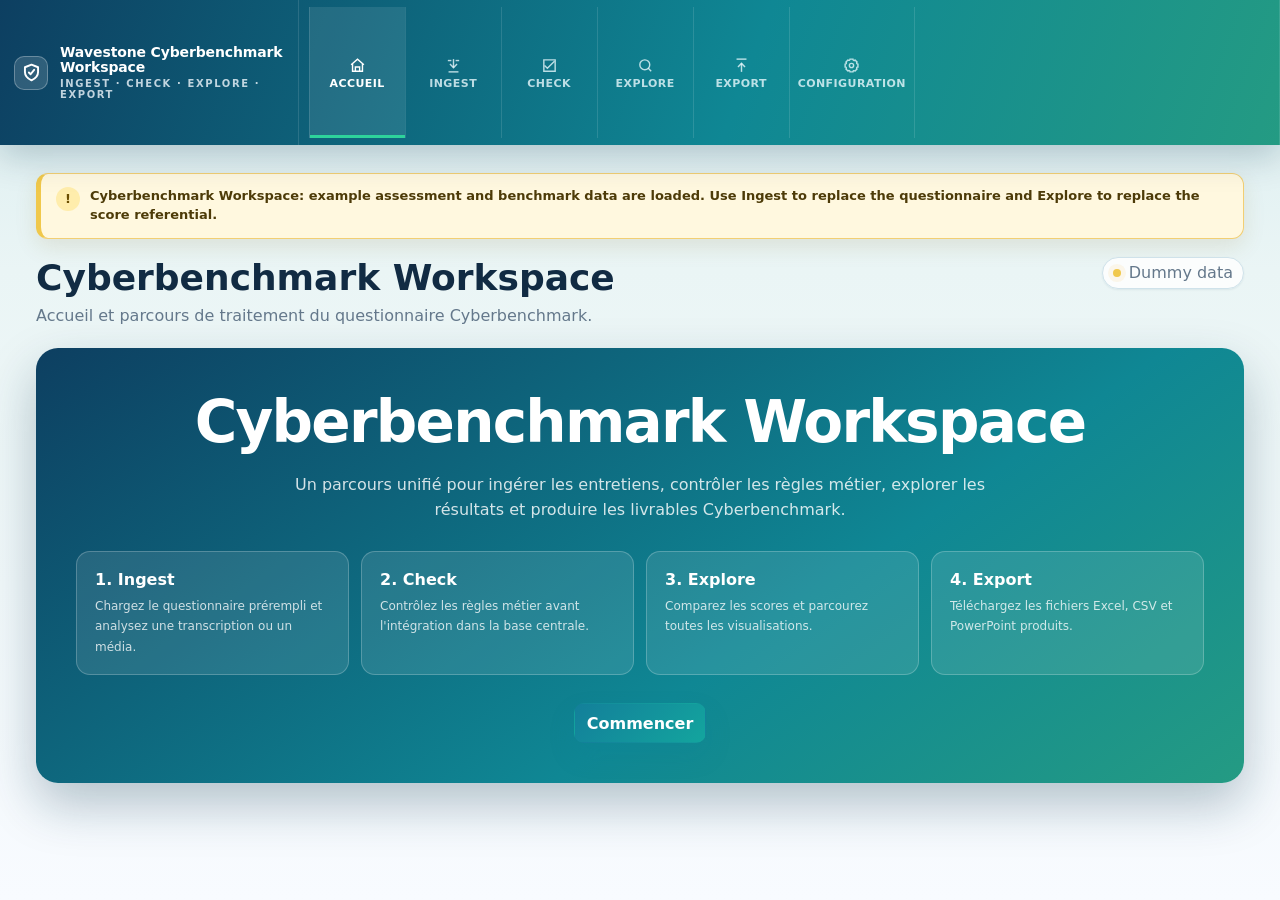
==== commit 78874750: "Restructure app around Cyberbenchmark workflow" ====
--- a/index.html
+++ b/index.html
@@ -3,7 +3,7 @@
 <head>
   <meta charset="utf-8">
   <meta name="viewport" content="width=device-width, initial-scale=1">
-  <title>Wavestone Cyberbenchmark Explorer</title>
+  <title>Wavestone Cyberbenchmark Workspace</title>
   <script src="vendor/xlsx.full.min.js"></script>
   <script src="vendor/pptxgen.bundle.js"></script>
   <style>
@@ -113,7 +113,7 @@
       padding: 0;
       overflow: visible;
       display: grid;
-      grid-template-columns: minmax(220px, .72fr) minmax(240px, .82fr) minmax(240px, .82fr) minmax(460px, 1.55fr);
+      grid-template-columns: minmax(250px, .7fr) minmax(680px, 2.3fr);
       align-items: stretch;
     }
 
@@ -196,6 +196,33 @@
     .nav button:hover, .nav button.active { background: rgba(255,255,255,.09); color: #fff; }
     .nav button.active::after { background: var(--green); }
     .nav svg { width: 17px; height: 17px; color: currentColor; }
+    .workflow-nav button { min-width: 96px; }
+    .explore-nav {
+      display: flex; flex-wrap: wrap; gap: 6px; margin-bottom: 16px; padding: 7px;
+      border: 1px solid var(--line); border-radius: 14px; background: rgba(255,255,255,.86); box-shadow: var(--shadow);
+    }
+    .explore-nav button { min-height: 34px; padding: 0 11px; font-size: 12px; }
+    .arrival-hero {
+      min-height: 430px; display: grid; place-items: center; text-align: center; padding: 40px;
+      background: linear-gradient(145deg, #0d3f61, #0f8794 62%, #249b83); color: #fff;
+      border-radius: 22px; box-shadow: 0 22px 50px rgba(9,53,76,.28);
+    }
+    .arrival-hero h3 { margin: 0; font-size: clamp(30px, 5vw, 58px); letter-spacing: -.03em; }
+    .arrival-hero p { max-width: 760px; margin: 16px auto 0; color: rgba(255,255,255,.82); font-size: 16px; line-height: 1.6; }
+    .workflow-steps { display: grid; grid-template-columns: repeat(4, minmax(0, 1fr)); gap: 12px; margin-top: 28px; }
+    .workflow-step { padding: 18px; border: 1px solid rgba(255,255,255,.22); border-radius: 14px; background: rgba(255,255,255,.1); text-align: left; }
+    .workflow-step b { display: block; font-size: 16px; margin-bottom: 6px; }
+    .workflow-step span { color: rgba(255,255,255,.78); font-size: 12px; line-height: 1.45; }
+    .source-grid { display: grid; grid-template-columns: repeat(3, minmax(0, 1fr)); gap: 12px; margin-bottom: 16px; }
+    .source-card { padding: 14px; border: 1px solid var(--line-soft); border-radius: 12px; background: #f8fbfc; }
+    .source-card h4 { margin: 0 0 10px; font-size: 13px; }
+    .check-summary { display: grid; grid-template-columns: repeat(3, minmax(0, 1fr)); gap: 12px; margin-bottom: 16px; }
+    .check-ok { color: #067647; }
+    .check-error { color: #b42318; }
+    .export-grid { display: grid; grid-template-columns: repeat(3, minmax(0, 1fr)); gap: 16px; }
+    .export-card { padding: 20px; }
+    .export-card h3 { margin: 0 0 8px; }
+    .export-card p { color: var(--muted); font-size: 13px; line-height: 1.5; min-height: 58px; }
 
     .content { padding: 28px clamp(18px, 3vw, 36px) 44px; }
     .dummy-notice {
@@ -713,6 +740,7 @@
       .bar-row, .compare-row { grid-template-columns: 1fr; gap: 7px; }
       .recommendation-toolbar, .recommendation-head { grid-template-columns: 1fr; }
       .ingest-grid, .ingest-fields { grid-template-columns: 1fr; }
+      .workflow-steps, .source-grid, .check-summary, .export-grid { grid-template-columns: 1fr; }
       .ingest-fields .wide { grid-column: auto; }
       .scatter-stage { min-height: 380px; }
       .slide-chart { min-height: 320px; }
@@ -732,69 +760,36 @@
           </svg>
         </div>
         <div>
-          <h1>Wavestone Cyberbenchmark Explorer</h1>
-          <p>Assessment dataviz</p>
+          <h1>Wavestone Cyberbenchmark Workspace</h1>
+          <p>Ingest · Check · Explore · Export</p>
         </div>
       </div>
 
-      <section class="side-section stack">
-        <div>
-          <label for="assessmentFile">Assessment XLS/XLSM</label>
-          <input id="assessmentFile" type="file" accept=".xls,.xlsx,.xlsm,.xlsb">
-          <p class="help" id="assessmentHelp">Local browser parsing. No file is sent.</p>
-        </div>
-        <div id="assessmentMeta" class="file-meta"></div>
-      </section>
-
-      <section class="side-section stack">
-        <div>
-          <label for="benchmarkFile">Benchmark referential</label>
-          <input id="benchmarkFile" type="file" accept=".xls,.xlsx,.xlsm,.xlsb,.csv">
-          <p class="help" id="benchmarkHelp">Optional: global average, sector, top 10. Columns are detected automatically.</p>
-          <a class="template-link" id="benchmarkTemplate" href="data/Scores-CyberBenchmark-03062026.xlsx" download>Download import template</a>
-          <label class="target-label" for="benchmarkTarget">Comparison target</label>
-          <select id="benchmarkTarget"></select>
-        </div>
-        <div id="benchmarkMeta" class="file-meta"></div>
-      </section>
-
       <section class="side-section">
-        <nav class="nav" id="nav">
-          <button data-tab="home" class="active" title="Synthèse">
+        <nav class="nav workflow-nav" id="nav">
+          <button data-workflow-tab="arrival" class="active" title="Accueil">
             <svg viewBox="0 0 24 24" fill="none" stroke="currentColor" stroke-width="2"><path d="M3 11 12 3l9 8"></path><path d="M5 10v10h14V10"></path><path d="M9 20v-6h6v6"></path></svg>
-            Synthèse
+            Accueil
           </button>
-          <button data-tab="dashboard" title="Matrice de maturité">
-            <svg viewBox="0 0 24 24" fill="none" stroke="currentColor" stroke-width="2"><circle cx="7" cy="14" r="2.5"></circle><circle cx="13" cy="9" r="2.5"></circle><circle cx="17" cy="15" r="2.5"></circle><path d="M3 3v18h18"></path></svg>
-            Matrice
-          </button>
-          <button data-tab="overview" title="Rosace de maturité">
-            <svg viewBox="0 0 24 24" fill="none" stroke="currentColor" stroke-width="2"><polygon points="12,3 20,8 17,18 7,18 4,8"></polygon><path d="M12 3v15"></path><path d="M4 8l16 0"></path></svg>
-            Rosace
-          </button>
-          <button data-tab="domains" title="Scores par domaine">
-            <svg viewBox="0 0 24 24" fill="none" stroke="currentColor" stroke-width="2"><path d="M3 3v18h18"></path><path d="M7 15v2"></path><path d="M12 9v8"></path><path d="M17 5v12"></path></svg>
-            Domaines
-          </button>
-          <button data-tab="findings" title="Forces et faiblesses">
-            <svg viewBox="0 0 24 24" fill="none" stroke="currentColor" stroke-width="2"><path d="M12 3v18"></path><path d="M7 8h10"></path><path d="M5 21h14"></path><path d="m6 8-3 7h6L6 8Z"></path><path d="m18 8-3 7h6l-3-7Z"></path></svg>
-            Constats
-          </button>
-          <button data-tab="compare" title="Comparaison au benchmark">
-            <svg viewBox="0 0 24 24" fill="none" stroke="currentColor" stroke-width="2"><path d="M4 19V5"></path><path d="M20 19V5"></path><path d="M8 7h8"></path><path d="M8 12h8"></path><path d="M8 17h8"></path></svg>
-            Comparaison
-          </button>
-          <button data-tab="recommendations" title="Recommandations">
-            <svg viewBox="0 0 24 24" fill="none" stroke="currentColor" stroke-width="2"><path d="M9 18h6"></path><path d="M10 22h4"></path><path d="M8.5 14.5A7 7 0 1 1 15.5 14.5C14.5 15.3 14 16 14 18h-4c0-2-.5-2.7-1.5-3.5Z"></path><path d="m9 10 2 2 4-4"></path></svg>
-            Recommandations
-          </button>
-          <button data-tab="ingest" title="Ingestion de transcription">
+          <button data-workflow-tab="ingest" title="Ingest">
             <svg viewBox="0 0 24 24" fill="none" stroke="currentColor" stroke-width="2"><path d="M12 3v12"></path><path d="m7 10 5 5 5-5"></path><path d="M5 21h14"></path><path d="M4 5h5"></path><path d="M15 5h5"></path></svg>
             Ingest
           </button>
-          <button data-tab="questions" title="Détails des réponses">
-            <svg viewBox="0 0 24 24" fill="none" stroke="currentColor" stroke-width="2"><path d="M8 6h13"></path><path d="M8 12h13"></path><path d="M8 18h13"></path><path d="M3 6h.01"></path><path d="M3 12h.01"></path><path d="M3 18h.01"></path></svg>
-            Détails réponse
+          <button data-workflow-tab="check" title="Check">
+            <svg viewBox="0 0 24 24" fill="none" stroke="currentColor" stroke-width="2"><path d="m5 12 4 4L19 6"></path><path d="M4 4h16v16H4z"></path></svg>
+            Check
+          </button>
+          <button data-workflow-tab="explore" title="Explore">
+            <svg viewBox="0 0 24 24" fill="none" stroke="currentColor" stroke-width="2"><circle cx="11" cy="11" r="7"></circle><path d="m20 20-4-4"></path></svg>
+            Explore
+          </button>
+          <button data-workflow-tab="export" title="Export">
+            <svg viewBox="0 0 24 24" fill="none" stroke="currentColor" stroke-width="2"><path d="M12 21V9"></path><path d="m7 14 5-5 5 5"></path><path d="M5 3h14"></path></svg>
+            Export
+          </button>
+          <button data-workflow-tab="configuration" title="Configuration">
+            <svg viewBox="0 0 24 24" fill="none" stroke="currentColor" stroke-width="2"><circle cx="12" cy="12" r="3"></circle><path d="M19.4 15a1.7 1.7 0 0 0 .3 1.9l.1.1-2.8 2.8-.1-.1a1.7 1.7 0 0 0-1.9-.3 1.7 1.7 0 0 0-1 1.6V21h-4v-.1a1.7 1.7 0 0 0-1-1.6 1.7 1.7 0 0 0-1.9.3l-.1.1L4.2 17l.1-.1a1.7 1.7 0 0 0 .3-1.9A1.7 1.7 0 0 0 3 14H3v-4h.1a1.7 1.7 0 0 0 1.6-1 1.7 1.7 0 0 0-.3-1.9L4.2 7 7 4.2l.1.1a1.7 1.7 0 0 0 1.9.3A1.7 1.7 0 0 0 10 3V3h4v.1a1.7 1.7 0 0 0 1 1.6 1.7 1.7 0 0 0 1.9-.3l.1-.1L19.8 7l-.1.1a1.7 1.7 0 0 0-.3 1.9 1.7 1.7 0 0 0 1.6 1h.1v4H21a1.7 1.7 0 0 0-1.6 1Z"></path></svg>
+            Configuration
           </button>
         </nav>
       </section>
@@ -812,20 +807,102 @@
             <h2 id="pageTitle">Overview</h2>
             <p id="pageIntro">Upload a completed W-CyberBenchmark file to generate indicators, rankings, and exploration views.</p>
           </div>
-          <div class="topbar-actions">
-            <button class="primary pptx-export" id="exportPptx">Export all visuals to PPTX</button>
-            <div class="status-pill"><span id="statusDot" class="dot"></span><span id="statusText">Waiting for file</span></div>
-          </div>
+          <div class="status-pill"><span id="statusDot" class="dot"></span><span id="statusText">Waiting for file</span></div>
         </div>
 
-        <section id="emptyState" class="empty">
+        <section id="emptyState" class="empty hidden">
           <div>
             <h3 id="emptyTitle">Upload an assessment file</h3>
             <p id="emptyText">The file is parsed in your browser. Domain sheets, maturity levels, comments, and response reliability are extracted to generate the views.</p>
           </div>
         </section>
 
-        <section id="home" class="tab-panel">
+        <section id="arrival" class="workflow-panel">
+          <div class="arrival-hero">
+            <div>
+              <h3>Cyberbenchmark Workspace</h3>
+              <p>Un parcours unifié pour ingérer les entretiens, contrôler les règles métier, explorer les résultats et produire les livrables Cyberbenchmark.</p>
+              <div class="workflow-steps">
+                <div class="workflow-step"><b>1. Ingest</b><span>Chargez le questionnaire prérempli et analysez une transcription ou un média.</span></div>
+                <div class="workflow-step"><b>2. Check</b><span>Contrôlez les règles métier avant l'intégration dans la base centrale.</span></div>
+                <div class="workflow-step"><b>3. Explore</b><span>Comparez les scores et parcourez toutes les visualisations.</span></div>
+                <div class="workflow-step"><b>4. Export</b><span>Téléchargez les fichiers Excel, CSV et PowerPoint produits.</span></div>
+              </div>
+              <button class="primary" data-go-workflow="ingest" style="margin-top:28px;">Commencer</button>
+            </div>
+          </div>
+        </section>
+
+        <section id="check" class="workflow-panel hidden">
+          <div class="check-summary">
+            <div class="card kpi"><div class="label">Questions contrôlées</div><div class="value" id="checkTotal">-</div><div class="sub">Règles applicables</div></div>
+            <div class="card kpi"><div class="label">Conformes</div><div class="value check-ok" id="checkOk">-</div><div class="sub">Sans anomalie</div></div>
+            <div class="card kpi"><div class="label">Anomalies</div><div class="value check-error" id="checkErrors">-</div><div class="sub">À corriger avant export</div></div>
+          </div>
+          <div class="card">
+            <div class="card-head"><h3>Contrôles métier Cyberbenchmark</h3><button class="primary" id="runChecks">Relancer les contrôles</button></div>
+            <div class="card-body">
+              <p class="muted">Règles initiales : identifiants uniques, pourcentages compris entre 0 et 100 %, somme des niveaux égale à 100 % pour une réponse scorée, et absence de score pour une réponse N/A.</p>
+              <div class="table-wrap"><table id="checkTable"><thead><tr><th class="small">ID</th><th class="small">Domaine</th><th class="small">Sévérité</th><th>Règle</th><th>Détail</th></tr></thead><tbody></tbody></table></div>
+            </div>
+          </div>
+        </section>
+
+        <section id="export" class="workflow-panel hidden">
+          <div class="export-grid">
+            <div class="card export-card"><h3>Excel enrichi</h3><p>Questionnaire Cyberbenchmark complété avec les scores, commentaires et niveaux revus.</p><button class="primary" id="exportExcelWorkflow">Télécharger Excel</button></div>
+            <div class="card export-card"><h3>CSV base centrale</h3><p>Format tabulaire contrôlé pour ajout dans la base de données centrale Cyberbenchmark.</p><button class="primary" id="exportCentralCsv">Télécharger CSV</button></div>
+            <div class="card export-card"><h3>PowerPoint résultats</h3><p>Présentation 16:9 contenant l'ensemble des principaux visuels de l'Explorer.</p><button class="primary pptx-export" id="exportPptx">Télécharger PPTX</button></div>
+          </div>
+        </section>
+
+        <section id="configuration" class="workflow-panel hidden">
+          <div class="grid two">
+            <div class="card">
+              <div class="card-head"><h3>Configuration LLM</h3></div>
+              <div class="card-body">
+                <div class="ingest-warning" id="ingestWarning">Les données sont envoyées au fournisseur configuré. Les clés restent uniquement en mémoire.</div>
+                <div class="ingest-fields" style="margin-top:14px;">
+                  <div><label for="ingestProvider">Fournisseur</label><select id="ingestProvider"><option value="anthropic">Anthropic</option><option value="openai">OpenAI</option><option value="azure_openai">Azure OpenAI</option><option value="google_gemini">Google Gemini</option></select></div>
+                  <div><label for="ingestModel">Modèle</label><input id="ingestModel" value="claude-sonnet-4-20250514"></div>
+                  <div class="wide" id="ingestApiKeyField"><label for="ingestApiKey">Clé API</label><input id="ingestApiKey" type="password" autocomplete="off"></div>
+                  <div class="wide hidden" id="ingestAzureFields"><div class="ingest-fields">
+                    <div class="wide"><label for="ingestAzureEndpoint">Endpoint Azure OpenAI</label><input id="ingestAzureEndpoint" type="url" placeholder="https://resource.openai.azure.com"></div>
+                    <div><label for="ingestAzureDeployment">Déploiement</label><input id="ingestAzureDeployment"></div>
+                    <div><label for="ingestAzureKey">Clé Azure OpenAI</label><input id="ingestAzureKey" type="password" autocomplete="off"></div>
+                  </div></div>
+                </div>
+                <div class="ingest-actions"><button id="ingestTest">Tester la connexion LLM</button></div>
+              </div>
+            </div>
+            <div class="card">
+              <div class="card-head"><h3>Azure Speech-to-Text</h3></div>
+              <div class="card-body">
+                <div class="ingest-fields">
+                  <div class="wide"><label for="azureSpeechKey">Clé Azure Speech</label><input id="azureSpeechKey" type="password" autocomplete="off"></div>
+                  <div><label for="azureSpeechRegion">Région</label><input id="azureSpeechRegion" value="westeurope"></div>
+                  <div><label for="azureSpeechLocale">Langue</label><input id="azureSpeechLocale" value="fr-FR"></div>
+                </div>
+                <p class="muted">Utilise l'API Fast Transcription Azure Speech. Les fichiers audio ou vidéo sont transmis directement à Microsoft Azure.</p>
+              </div>
+            </div>
+          </div>
+        </section>
+
+        <section id="exploreToolbar" class="workflow-panel hidden">
+          <div class="card" style="margin-bottom:16px;"><div class="card-body">
+            <div class="source-grid" style="margin-bottom:0;">
+              <div><label for="benchmarkFile">Fichier de références des scores</label><input id="benchmarkFile" type="file" accept=".xls,.xlsx,.xlsm,.xlsb,.csv"><div id="benchmarkMeta" class="muted"></div></div>
+              <div><label for="benchmarkTarget">Cible de comparaison</label><select id="benchmarkTarget"></select></div>
+              <div><a class="template-link" id="benchmarkTemplate" href="data/Scores-CyberBenchmark-03062026.xlsx" download>Télécharger le modèle de référence</a></div>
+            </div>
+          </div></div>
+          <nav class="explore-nav" id="exploreNav">
+            <button data-explore-tab="home" class="active">Synthèse</button><button data-explore-tab="dashboard">Matrice</button><button data-explore-tab="overview">Rosace</button><button data-explore-tab="domains">Domaines</button><button data-explore-tab="findings">Constats</button><button data-explore-tab="compare">Comparaison</button><button data-explore-tab="recommendations">Recommandations</button><button data-explore-tab="questions">Détails réponse</button>
+          </nav>
+        </section>
+
+        <section id="home" class="analysis-panel hidden">
           <div class="grid kpis">
             <div class="card kpi"><div class="label" id="kpiCoverageLabel">Coverage</div><div class="value" id="kpiCoverage">-</div><div class="sub" id="kpiCoverageSub">Excluding N/A</div></div>
             <div class="card kpi"><div class="label" id="kpiScoreLabel">Maturity</div><div class="value" id="kpiScore">-</div><div class="sub" id="kpiScoreSub">Scored questions</div></div>
@@ -842,7 +919,7 @@
           </div>
         </section>
 
-        <section id="dashboard" class="tab-panel hidden">
+        <section id="dashboard" class="analysis-panel hidden">
           <div class="dashboard-layout">
             <div class="card scatter-card">
               <div class="card-head">
@@ -865,7 +942,7 @@
           </div>
         </section>
 
-        <section id="overview" class="tab-panel hidden">
+        <section id="overview" class="analysis-panel hidden">
           <div class="card">
             <div class="card-head">
               <h3 id="radarTitle">Domain radar</h3>
@@ -880,7 +957,7 @@
           </div>
         </section>
 
-        <section id="domains" class="tab-panel hidden">
+        <section id="domains" class="analysis-panel hidden">
           <div class="grid two">
             <div class="card">
               <div class="card-head">
@@ -903,7 +980,7 @@
           </div>
         </section>
 
-        <section id="findings" class="tab-panel hidden">
+        <section id="findings" class="analysis-panel hidden">
           <div class="findings-filter">
             <label for="findingsDomainFilter">Domain</label>
             <select id="findingsDomainFilter"><option value="">All</option></select>
@@ -924,7 +1001,7 @@
           </div>
         </section>
 
-        <section id="questions" class="tab-panel hidden">
+        <section id="questions" class="analysis-panel hidden">
           <div class="card">
             <div class="card-head">
               <h3 id="questionsTitle">Detailed exploration</h3>
@@ -966,7 +1043,7 @@
           </div>
         </section>
 
-        <section id="compare" class="tab-panel hidden">
+        <section id="compare" class="analysis-panel hidden">
           <div id="compareEmpty" class="empty">
             <div>
               <h3 id="compareEmptyTitle">Upload a benchmark referential</h3>
@@ -1032,7 +1109,7 @@
           </div>
         </section>
 
-        <section id="recommendations" class="tab-panel hidden">
+        <section id="recommendations" class="analysis-panel hidden">
           <div class="card">
             <div class="card-head"><h3 id="recommendationsListTitle">Priority remediation actions</h3></div>
             <div class="card-body">
@@ -1051,7 +1128,17 @@
           </div>
         </section>
 
-        <section id="ingest" class="tab-panel hidden">
+        <section id="ingest" class="workflow-panel hidden">
+          <div class="card" style="margin-bottom:16px;">
+            <div class="card-head"><h3>Sources d'ingestion</h3></div>
+            <div class="card-body">
+              <div class="source-grid">
+                <div class="source-card"><h4>0. Questionnaire Cyberbenchmark</h4><label for="assessmentFile">Excel avec scores prépositionnés</label><input id="assessmentFile" type="file" accept=".xls,.xlsx,.xlsm,.xlsb"><p id="assessmentHelp" class="muted">Le fichier sert de base à enrichir.</p><div id="assessmentMeta" class="muted"></div></div>
+                <div class="source-card"><h4>1. Audio ou vidéo</h4><label for="ingestMedia">Média à transcrire via Azure</label><input id="ingestMedia" type="file" accept="audio/*,video/*"><p id="ingestMediaMeta" class="muted">Configuration Azure Speech requise.</p><button id="transcribeMedia">Transcrire le média</button></div>
+                <div class="source-card"><h4>2. Transcription directe</h4><p class="muted">Collez la transcription dans la zone ci-dessous, puis lancez l'analyse.</p></div>
+              </div>
+            </div>
+          </div>
           <div class="ingest-grid">
             <div class="card">
               <div class="card-head"><h3 id="ingestTranscriptTitle">Meeting transcript</h3></div>
@@ -1061,7 +1148,6 @@
                 <div class="ingest-actions">
                   <button class="primary" id="ingestRun">Run extraction + check &amp; challenge</button>
                   <button id="ingestApply" disabled>Apply reviewed results</button>
-                  <button id="ingestExport" disabled>Download completed Excel</button>
                 </div>
                 <div class="ingest-progress hidden" id="ingestProgress">
                   <div class="ingest-progress-line"><span id="ingestProgressBar" style="width:0%"></span></div>
@@ -1072,23 +1158,11 @@
               </div>
             </div>
             <div class="card">
-              <div class="card-head"><h3 id="ingestConfigTitle">LLM configuration</h3></div>
+              <div class="card-head"><h3>Options d'analyse</h3></div>
               <div class="card-body">
-                <div class="ingest-warning" id="ingestWarning">The transcript and selected questionnaire requirements are sent to the configured provider. Obtain authorization before processing confidential data. API keys remain in memory and are never saved.</div>
-                <div class="ingest-fields" style="margin-top:14px;">
-                  <div><label for="ingestProvider">Provider</label><select id="ingestProvider"><option value="anthropic">Anthropic</option><option value="openai">OpenAI</option><option value="azure_openai">Azure OpenAI</option><option value="google_gemini">Google Gemini</option></select></div>
-                  <div><label for="ingestModel">Model</label><input id="ingestModel" value="claude-sonnet-4-20250514"></div>
-                  <div class="wide" id="ingestApiKeyField"><label for="ingestApiKey">API key</label><input id="ingestApiKey" type="password" autocomplete="off"></div>
-                  <div class="wide hidden" id="ingestAzureFields">
-                    <div class="ingest-fields">
-                      <div class="wide"><label for="ingestAzureEndpoint">Azure endpoint</label><input id="ingestAzureEndpoint" type="url" placeholder="https://resource.openai.azure.com"></div>
-                      <div><label for="ingestAzureDeployment">Deployment</label><input id="ingestAzureDeployment"></div>
-                      <div><label for="ingestAzureKey">Azure API key</label><input id="ingestAzureKey" type="password" autocomplete="off"></div>
-                    </div>
-                  </div>
-                  <div class="wide"><label for="ingestDomain">Scope</label><select id="ingestDomain"><option value="">All domains, sequentially</option></select></div>
-                </div>
-                <div class="ingest-actions"><button id="ingestTest">Test connection</button></div>
+                <label for="ingestDomain">Périmètre</label><select id="ingestDomain"><option value="">Tous les domaines, séquentiellement</option></select>
+                <p class="muted">Pour une meilleure qualité, chaque domaine fait l'objet d'un appel d'extraction puis d'un appel indépendant de check &amp; challenge.</p>
+                <button data-go-workflow="configuration">Ouvrir la configuration API</button>
               </div>
             </div>
           </div>
@@ -1303,7 +1377,7 @@
         avgShortMarker: "Avg.",
         sectorShort: "Sector",
         topShort: "Top",
-        localDisplayNotice: "W-CyberBenchmark Explorer: an example assessment and the default benchmark are displayed. Upload your own assessment at the top of the window. Nothing is stored or shared on the Internet; it is only a local display."
+        localDisplayNotice: "Cyberbenchmark Workspace: example assessment and benchmark data are loaded. Use Ingest to replace the questionnaire and Explore to replace the score referential."
       },
       fr: {
         all: "Tous",
@@ -1483,7 +1557,7 @@
         avgShortMarker: "Moy.",
         sectorShort: "Sect.",
         topShort: "Top",
-        localDisplayNotice: "W-CyberBenchmark Explorer : une évaluation exemple et le benchmark par défaut sont affichés. Chargez votre propre évaluation en haut de la fenêtre. Rien n'est stocké ni partagé sur Internet ; il s'agit uniquement d'un affichage local."
+        localDisplayNotice: "Cyberbenchmark Workspace : une évaluation exemple et le benchmark par défaut sont chargés. Utilisez Ingest pour remplacer le questionnaire et Explore pour remplacer le référentiel de scores."
       }
     };
 
@@ -1500,6 +1574,7 @@
     const state = {
       assessment: null,
       benchmark: null,
+      workflowTab: "arrival",
       tab: "home",
       domainSort: "asc",
       tableSort: { key: "id", dir: "asc" },
@@ -1525,7 +1600,8 @@
       },
       filters: { search: "", domain: "", type: "", status: "", score: "" },
       dummyAssessment: false,
-      dummyBenchmark: false
+      dummyBenchmark: false,
+      checkResults: []
     };
 
     const RECOMMENDATION_ENRICHMENT = {
@@ -1544,6 +1620,35 @@
       }
     };
 
+    // Add future Cyberbenchmark controls here without changing the Check workflow.
+    const BUSINESS_RULES = [
+      {
+        id: "percent-total",
+        severity: "Erreur",
+        label: "Somme des pourcentages",
+        evaluate(question) {
+          if (question.status !== "scored") return null;
+          const total = normalizeLevels(question.levels).reduce((sum, value) => sum + value, 0);
+          return Math.abs(total - 1) > 0.001 ? `La somme des niveaux vaut ${pct(total * 100)} au lieu de 100 %.` : null;
+        }
+      },
+      {
+        id: "na-consistency",
+        severity: "Erreur",
+        label: "Cohérence N/A",
+        evaluate(question) {
+          const total = normalizeLevels(question.levels).reduce((sum, value) => sum + value, 0);
+          return question.status === "na" && total > 0.001 ? "Une réponse N/A ne doit contenir aucun pourcentage." : null;
+        }
+      },
+      {
+        id: "assessment-point-required",
+        severity: "Alerte",
+        label: "Point d'évaluation requis",
+        evaluate(question) { return question.question ? null : "Le libellé du point d'évaluation est vide."; }
+      }
+    ];
+
     const $ = (id) => document.getElementById(id);
     const fmt = new Intl.NumberFormat("fr-FR", { maximumFractionDigits: 0 });
     const pct = (v) => Number.isFinite(v) ? `${fmt.format(v)}%` : "-";
@@ -1564,7 +1669,8 @@
       statusText: $("statusText"),
       pageTitle: $("pageTitle"),
       pageIntro: $("pageIntro"),
-      panels: [...document.querySelectorAll(".tab-panel")]
+      workflowPanels: [...document.querySelectorAll(".workflow-panel")],
+      analysisPanels: [...document.querySelectorAll(".analysis-panel")]
     };
 
     function applyLocale() {
@@ -1617,11 +1723,9 @@
       $("exportPptx").textContent = t("exportPptx");
       document.querySelectorAll(".png-export").forEach((button) => button.title = t("exportPng"));
       $("search").placeholder = t("searchPlaceholder");
-      [
-        ["home", "navHome"], ["dashboard", "navDashboard"], ["overview", "navOverview"], ["domains", "navDomains"], ["findings", "navFindings"], ["questions", "navQuestions"], ["compare", "navCompare"], ["recommendations", "navRecommendations"], ["ingest", "navIngest"]
-      ].forEach(([tab, key]) => {
-        const button = document.querySelector(`[data-tab="${tab}"]`);
-        if (button?.lastChild) button.lastChild.textContent = t(key);
+      document.querySelectorAll("[data-explore-tab]").forEach((button) => {
+        const key = { home: "navHome", dashboard: "navDashboard", overview: "navOverview", domains: "navDomains", findings: "navFindings", questions: "navQuestions", compare: "navCompare", recommendations: "navRecommendations" }[button.dataset.exploreTab];
+        if (key) button.textContent = t(key);
       });
       const statusOptions = $("statusFilter").options;
       if (statusOptions.length >= 4) {
@@ -2186,6 +2290,7 @@
         refs.assessmentMeta.innerHTML = `<strong>${file.name}</strong><br>${t("comparedQuestionCount", { count: assessment.questions.length })} · ${t("domainsCount", { count: assessment.sheetCount })}`;
         refs.statusDot.className = "dot ready";
         refs.statusText.textContent = t("assessmentLoaded");
+        runBusinessChecks();
         render();
       } catch (error) {
         toast(error.message);
@@ -2412,8 +2517,92 @@
       });
       state.assessment.domainStats = buildDomainStats(state.assessment.questions);
       state.ingest.applied = true;
+      runBusinessChecks();
       render();
       toast("Reviewed results applied to the assessment.");
+    }
+
+    async function transcribeAzureMedia() {
+      const file = $("ingestMedia").files?.[0];
+      const key = $("azureSpeechKey").value.trim();
+      const region = clean($("azureSpeechRegion").value) || "westeurope";
+      const locale = clean($("azureSpeechLocale").value) || "fr-FR";
+      if (!file) return toast("Sélectionnez un fichier audio ou vidéo.");
+      if (!key) return toast("Configurez la clé Azure Speech dans Configuration.");
+      const button = $("transcribeMedia");
+      button.disabled = true;
+      button.textContent = "Transcription Azure en cours...";
+      try {
+        const form = new FormData();
+        form.append("audio", file, file.name);
+        form.append("definition", JSON.stringify({ locales: [locale] }));
+        const endpoint = `https://${encodeURIComponent(region)}.api.cognitive.microsoft.com/speechtotext/transcriptions:transcribe?api-version=2025-10-15`;
+        const response = await fetch(endpoint, { method: "POST", headers: { "Ocp-Apim-Subscription-Key": key }, body: form });
+        const data = await response.json().catch(() => ({}));
+        if (!response.ok) throw new Error(data.error?.message || data.message || `Azure Speech HTTP ${response.status}`);
+        const transcript = (data.combinedPhrases || []).map((phrase) => phrase.text || phrase.display || "").filter(Boolean).join("\n")
+          || (data.phrases || []).map((phrase) => phrase.text || phrase.display || "").filter(Boolean).join("\n");
+        if (!transcript) throw new Error("Azure Speech n'a retourné aucune transcription exploitable.");
+        $("ingestTranscript").value = transcript;
+        $("ingestMediaMeta").textContent = `${file.name} · transcription prête (${transcript.length} caractères)`;
+        toast("Transcription Azure terminée.");
+      } catch (error) {
+        toast(`Transcription Azure impossible : ${error.message}`);
+      } finally {
+        button.disabled = false;
+        button.textContent = "Transcrire le média";
+      }
+    }
+
+    function runBusinessChecks() {
+      if (!state.assessment) return [];
+      const results = [];
+      const ids = new Map();
+      state.assessment.questions.forEach((question) => {
+        ids.set(question.id, (ids.get(question.id) || 0) + 1);
+        BUSINESS_RULES.forEach((rule) => {
+          const detail = rule.evaluate(question, state.assessment);
+          if (detail) results.push({ id: question.id, domain: question.domain, severity: rule.severity, rule: rule.label, ruleId: rule.id, detail });
+        });
+      });
+      ids.forEach((count, id) => {
+        if (count > 1) results.push({ id, domain: inferDomain(id), severity: "Erreur", rule: "Identifiant unique", detail: `${count} occurrences détectées.` });
+      });
+      state.checkResults = results;
+      renderChecks();
+      return results;
+    }
+
+    function renderChecks() {
+      if (!state.assessment) return;
+      const results = state.checkResults;
+      $("checkTotal").textContent = String(state.assessment.questions.length);
+      $("checkErrors").textContent = String(results.length);
+      $("checkOk").textContent = String(state.assessment.questions.length - new Set(results.map((row) => row.id)).size);
+      $("checkTable").querySelector("tbody").innerHTML = results.length ? results.map((row) => `
+        <tr><td class="small">${html(row.id)}</td><td class="small">${html(row.domain)}</td><td class="small check-error">${html(row.severity)}</td><td>${html(row.rule)}</td><td>${html(row.detail)}</td></tr>`).join("")
+        : '<tr><td colspan="5" class="check-ok"><strong>Aucune anomalie détectée.</strong></td></tr>';
+    }
+
+    function exportCentralCsv() {
+      if (!state.assessment) return;
+      const checks = runBusinessChecks();
+      const checksById = new Map();
+      checks.forEach((check) => {
+        if (!checksById.has(check.id)) checksById.set(check.id, []);
+        checksById.get(check.id).push(`${check.rule}: ${check.detail}`);
+      });
+      const headers = ["ID", "DOMAIN", "TYPE", "SUBTOPIC", "ASSESSMENT_POINT", "L1_PERCENT", "L2_PERCENT", "L3_PERCENT", "L4_PERCENT", "L5_PERCENT", "SCORE", "STATUS", "COMMENT", "ANSWER_RELIABILITY", "CONTROL", "CHECK_STATUS", "CHECK_ERRORS"];
+      const rows = state.assessment.questions.map((q) => {
+        const errors = checksById.get(q.id) || [];
+        return [q.id, q.domain, q.type, q.subtopic, q.question, ...normalizeLevels(q.levels).map((value) => Math.round(value * 10000) / 100), q.score ?? "", q.status, q.comment, q.reliability, q.control, errors.length ? "ERROR" : "OK", errors.join(" | ")];
+      });
+      const csv = [headers, ...rows].map((row) => row.map((cell) => `"${String(cell ?? "").replace(/"/g, '""')}"`).join(",")).join("\n");
+      const link = document.createElement("a");
+      link.href = URL.createObjectURL(new Blob(["\ufeff" + csv], { type: "text/csv;charset=utf-8" }));
+      link.download = `CyberBenchmark-central-${new Date().toISOString().slice(0, 10)}.csv`;
+      link.click();
+      URL.revokeObjectURL(link.href);
     }
 
     function exportAssessmentWorkbook() {
@@ -2447,7 +2636,6 @@
       $("ingestLog").innerHTML = state.ingest.log.map((line) => `<div>${html(line)}</div>`).join("");
       $("ingestRun").disabled = state.ingest.running;
       $("ingestApply").disabled = state.ingest.running || !state.ingest.results.length;
-      $("ingestExport").disabled = !state.ingest.applied;
       $("ingestReview").innerHTML = state.ingest.challenges.slice(0, 20).map((challenge) => `
         <div class="ingest-review-card"><strong>${html(challenge.id || "Review")}</strong><p>${html(challenge.issue || "")}</p><p><b>Correction:</b> ${html(challenge.correction || "")}</p></div>`).join("");
     }
@@ -2455,9 +2643,11 @@
     function render() {
       const ready = Boolean(state.assessment);
       refs.dummyNotice.classList.toggle("hidden", !(state.dummyAssessment || state.dummyBenchmark));
-      refs.emptyState.classList.toggle("hidden", ready);
-      refs.panels.forEach((panel) => panel.classList.toggle("hidden", !ready || panel.id !== state.tab));
-      document.querySelectorAll("[data-tab]").forEach((btn) => btn.classList.toggle("active", btn.dataset.tab === state.tab));
+      refs.emptyState.classList.add("hidden");
+      refs.workflowPanels.forEach((panel) => panel.classList.toggle("hidden", panel.id !== state.workflowTab && !(panel.id === "exploreToolbar" && state.workflowTab === "explore")));
+      refs.analysisPanels.forEach((panel) => panel.classList.toggle("hidden", state.workflowTab !== "explore" || !ready || panel.id !== state.tab));
+      document.querySelectorAll("[data-workflow-tab]").forEach((btn) => btn.classList.toggle("active", btn.dataset.workflowTab === state.workflowTab));
+      document.querySelectorAll("[data-explore-tab]").forEach((btn) => btn.classList.toggle("active", btn.dataset.exploreTab === state.tab));
       updateTitle();
       if (!ready) return;
       renderFilters();
@@ -2470,21 +2660,19 @@
       renderIngest();
       renderQuestions();
       renderCompare();
+      renderChecks();
     }
 
     function updateTitle() {
       const titles = {
-        home: [t("homeTitle"), t("homeIntro")],
-        dashboard: [t("dashboardTitle"), t("dashboardIntro")],
-        overview: [t("overviewTitle"), t("overviewIntro")],
-        domains: [t("domainsTitle"), t("domainsIntro")],
-        findings: [t("findingsTitle"), t("findingsIntro")],
-        recommendations: [t("recommendationsTitle"), t("recommendationsIntro")],
-        ingest: [t("ingestTitle"), t("ingestIntro")],
-        questions: [t("questionsTitle"), t("questionsIntro")],
-        compare: [t("compareTitle"), t("compareIntro")]
+        arrival: ["Cyberbenchmark Workspace", "Accueil et parcours de traitement du questionnaire Cyberbenchmark."],
+        ingest: ["Ingest", "Chargez le questionnaire, transcrivez un média ou collez directement une transcription, puis enrichissez les scores."],
+        check: ["Check", "Vérifiez les règles métier avant intégration dans la base centrale Cyberbenchmark."],
+        explore: ["Explore", "Chargez le référentiel de scores et parcourez toutes les analyses existantes."],
+        export: ["Export", "Téléchargez les livrables enrichis, contrôlés et visualisés."],
+        configuration: ["Configuration", "Configurez les fournisseurs LLM et Azure Speech utilisés par l'ingestion."]
       };
-      const [title, intro] = titles[state.tab];
+      const [title, intro] = titles[state.workflowTab];
       refs.pageTitle.textContent = title;
       refs.pageIntro.textContent = intro;
     }
@@ -2790,7 +2978,6 @@
         { tab: "findings", title: t("navFindings"), text: t("findingsIntro"), preview: miniFindings() },
         { tab: "compare", title: t("navCompare"), text: t("compareIntro"), preview: miniCompare() },
         { tab: "recommendations", title: t("navRecommendations"), text: t("recommendationsIntro"), preview: miniRecommendations() },
-        { tab: "ingest", title: t("navIngest"), text: t("ingestIntro"), preview: miniTable() },
         { tab: "questions", title: t("navQuestions"), text: t("questionsIntro"), preview: miniTable() }
       ];
       $("thumbGrid").innerHTML = tiles.map((tile) => `
@@ -3490,6 +3677,7 @@
       if (!window.PptxGenJS) return toast(t("exportPptxError"));
       const button = $("exportPptx");
       const originalTab = state.tab;
+      const originalWorkflowTab = state.workflowTab;
       const visuals = [
         { tab: "home", target: "distributionChart", title: t("maturityDistribution") },
         { tab: "dashboard", target: "bubbleChart", title: t("maturityByTheme") },
@@ -3517,6 +3705,7 @@
         titleSlide.addText(new Date().toLocaleDateString(lang === "fr" ? "fr-FR" : "en-US"), { x: 0.74, y: 6.52, w: 4, h: 0.3, fontFace: "Aptos", fontSize: 12, color: "FFFFFF", margin: 0 });
 
         for (const visual of visuals) {
+          state.workflowTab = "explore";
           state.tab = visual.tab;
           render();
           await new Promise((resolve) => requestAnimationFrame(() => requestAnimationFrame(resolve)));
@@ -3532,6 +3721,7 @@
         console.error(error);
         toast(t("exportPptxError"));
       } finally {
+        state.workflowTab = originalWorkflowTab;
         state.tab = originalTab;
         render();
         button.disabled = false;
@@ -3547,8 +3737,17 @@
       const [file] = event.target.files;
       if (file) handleBenchmark(file);
     });
-    document.querySelectorAll("[data-tab]").forEach((btn) => btn.addEventListener("click", () => {
-      state.tab = btn.dataset.tab;
+    document.querySelectorAll("[data-workflow-tab]").forEach((btn) => btn.addEventListener("click", () => {
+      state.workflowTab = btn.dataset.workflowTab;
+      if (state.workflowTab === "check") runBusinessChecks();
+      render();
+    }));
+    document.querySelectorAll("[data-go-workflow]").forEach((btn) => btn.addEventListener("click", () => {
+      state.workflowTab = btn.dataset.goWorkflow;
+      render();
+    }));
+    document.querySelectorAll("[data-explore-tab]").forEach((btn) => btn.addEventListener("click", () => {
+      state.tab = btn.dataset.exploreTab;
       render();
     }));
     document.querySelectorAll("#domainSort button").forEach((btn) => btn.addEventListener("click", () => {
@@ -3586,7 +3785,11 @@
     $("ingestTest").addEventListener("click", testIngestConnection);
     $("ingestRun").addEventListener("click", runIngest);
     $("ingestApply").addEventListener("click", applyIngestResults);
-    $("ingestExport").addEventListener("click", exportAssessmentWorkbook);
+    $("transcribeMedia").addEventListener("click", transcribeAzureMedia);
+    $("ingestMedia").addEventListener("change", (event) => {
+      const file = event.target.files?.[0];
+      $("ingestMediaMeta").textContent = file ? `${file.name} · ${fmt.format(file.size / 1024 / 1024)} Mo` : "Configuration Azure Speech requise.";
+    });
     ["search", "domainFilter", "typeFilter", "statusFilter", "scoreFilter"].forEach((id) => {
       $(id).addEventListener("input", (event) => {
         const key = id.replace("Filter", "");
@@ -3600,6 +3803,9 @@
       renderQuestions();
     }));
     $("exportCsv").addEventListener("click", exportCsv);
+    $("runChecks").addEventListener("click", runBusinessChecks);
+    $("exportExcelWorkflow").addEventListener("click", exportAssessmentWorkbook);
+    $("exportCentralCsv").addEventListener("click", exportCentralCsv);
     $("exportPptx").addEventListener("click", exportAllVisualsPptx);
     document.querySelectorAll(".png-export").forEach((button) => button.addEventListener("click", () => exportVisualPng(button)));
 
